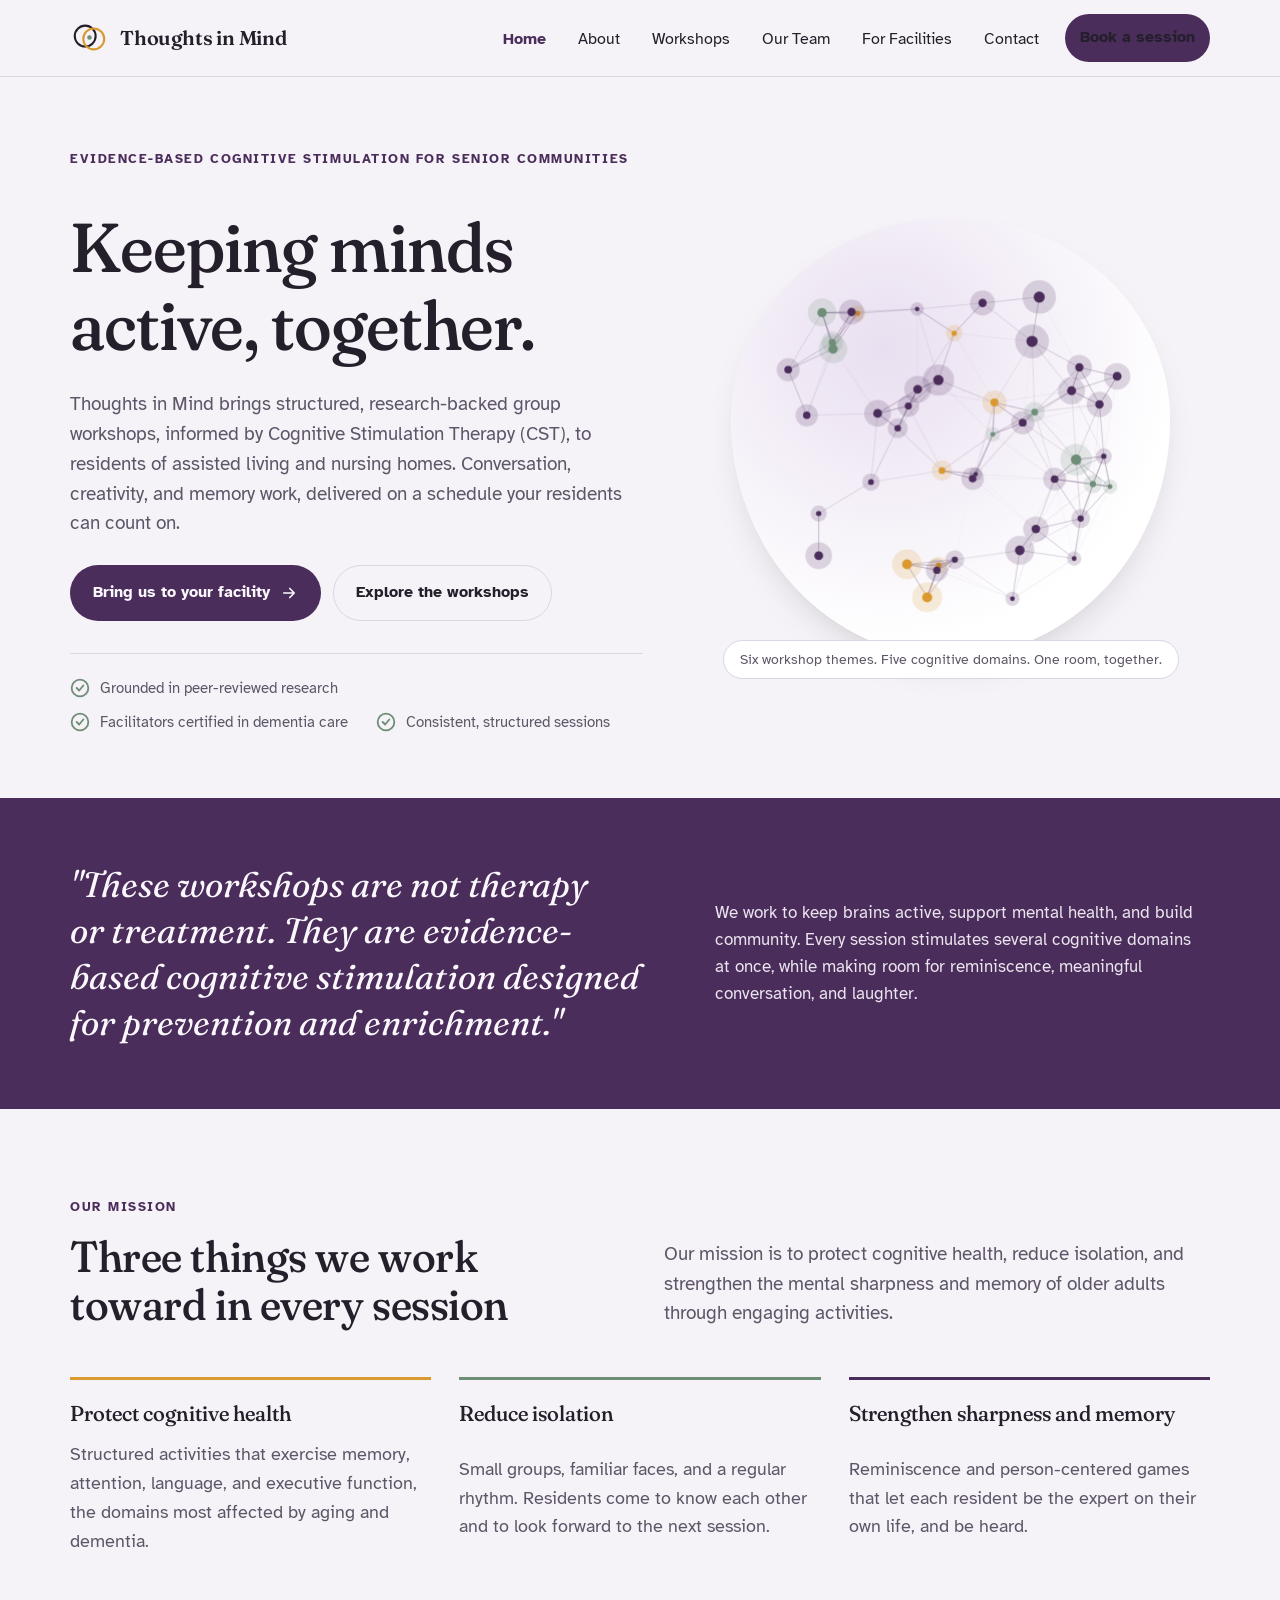
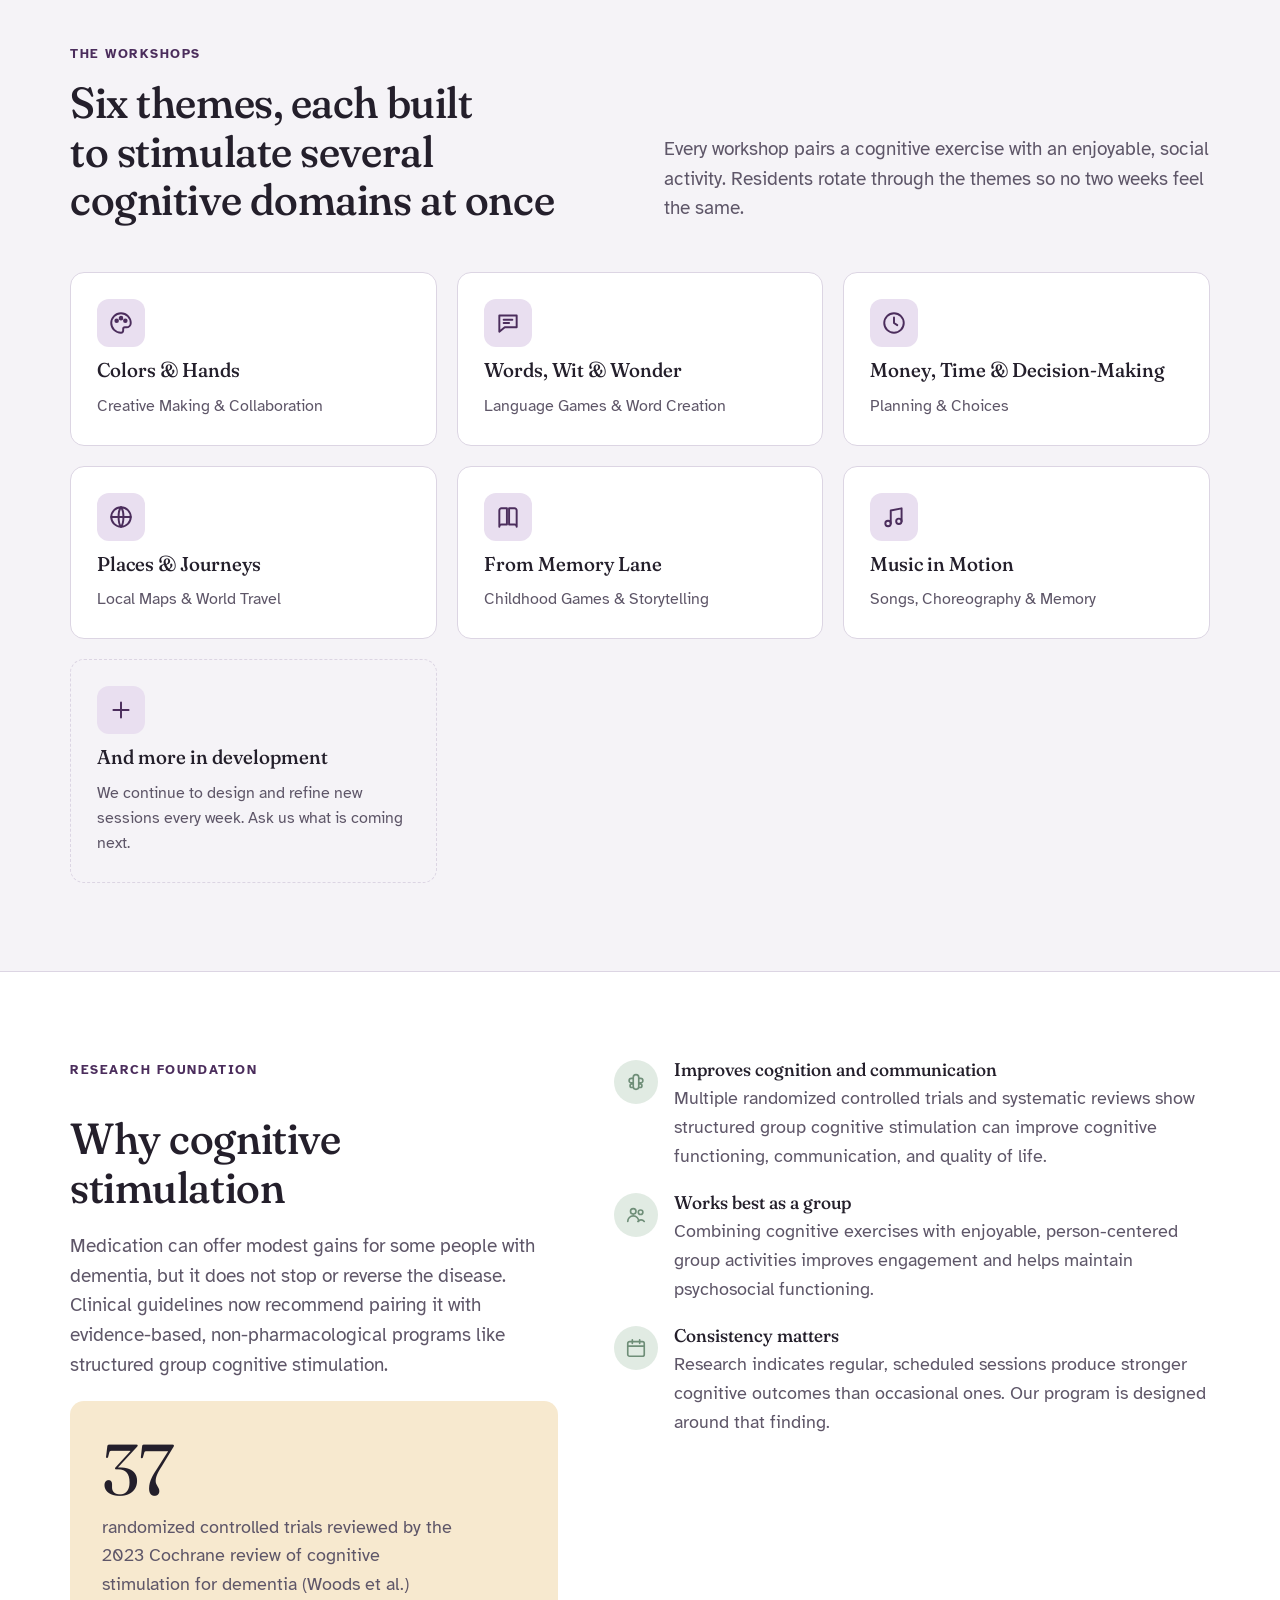
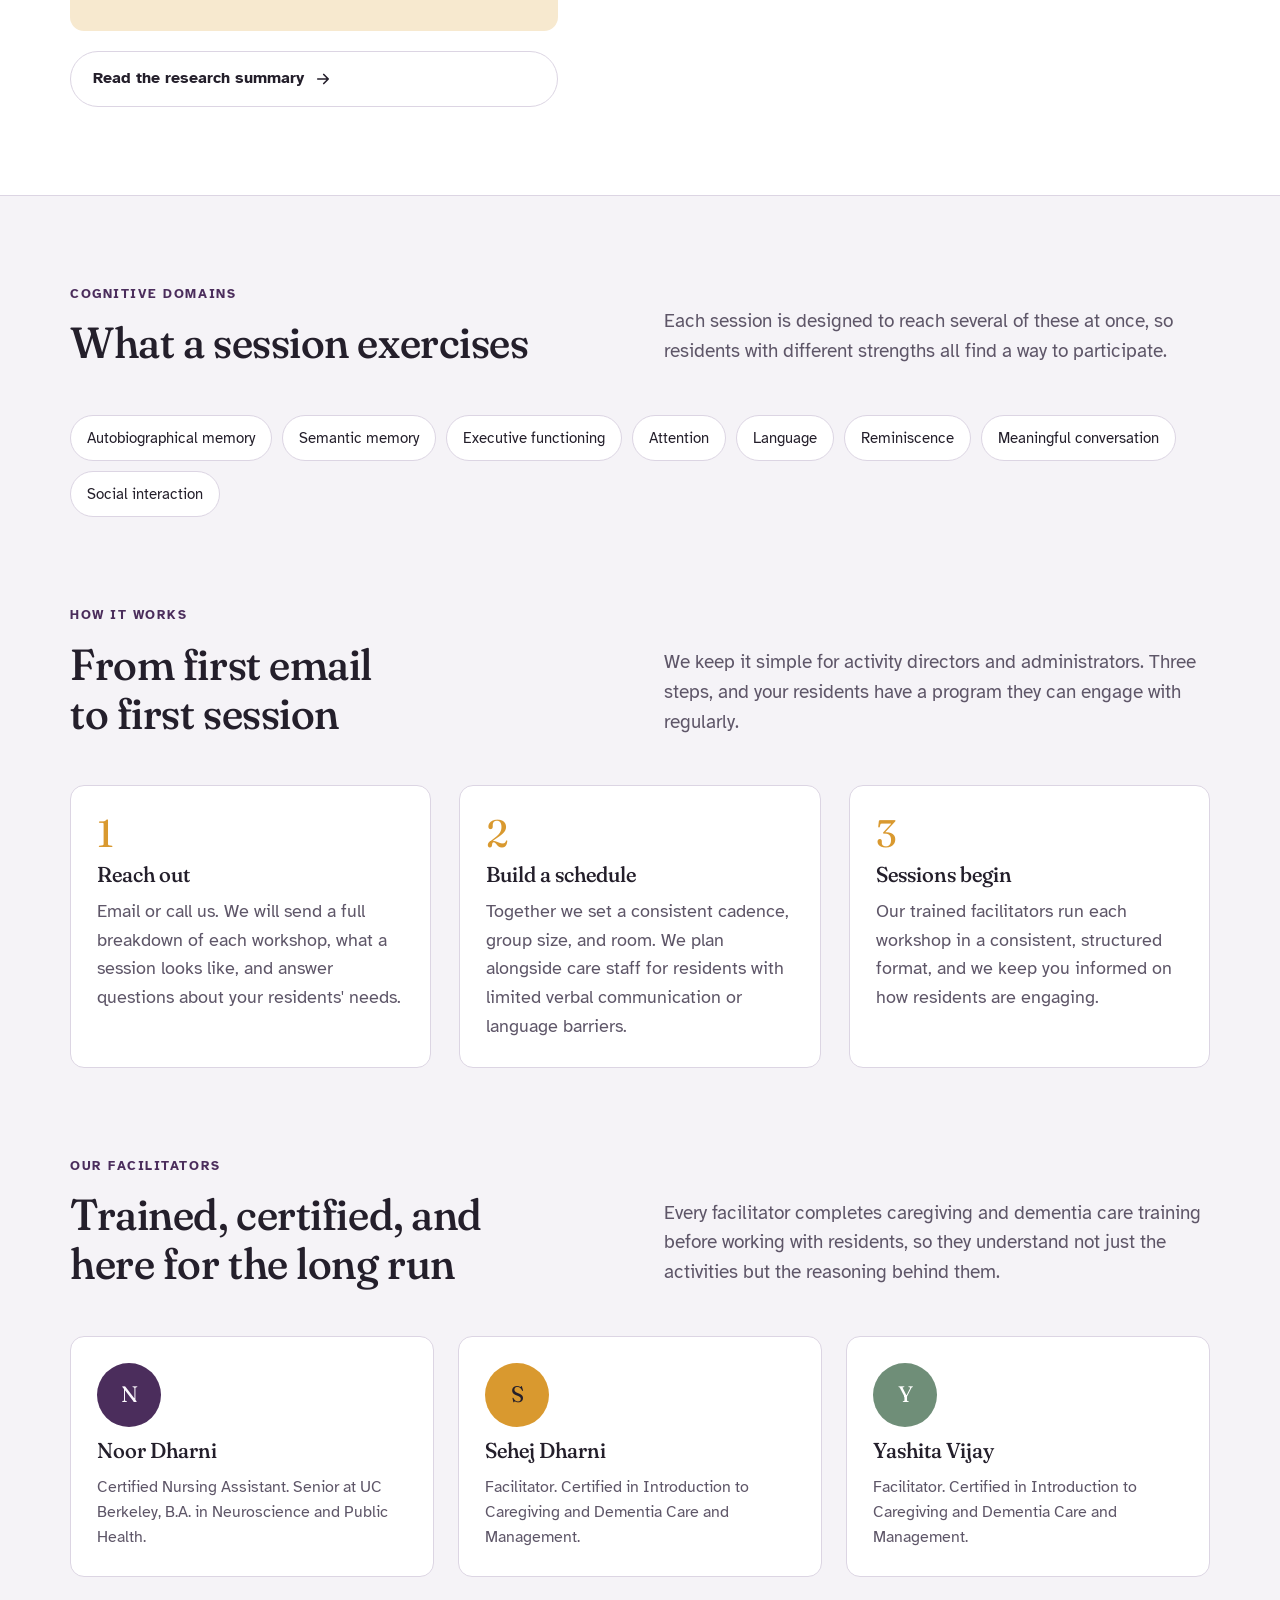
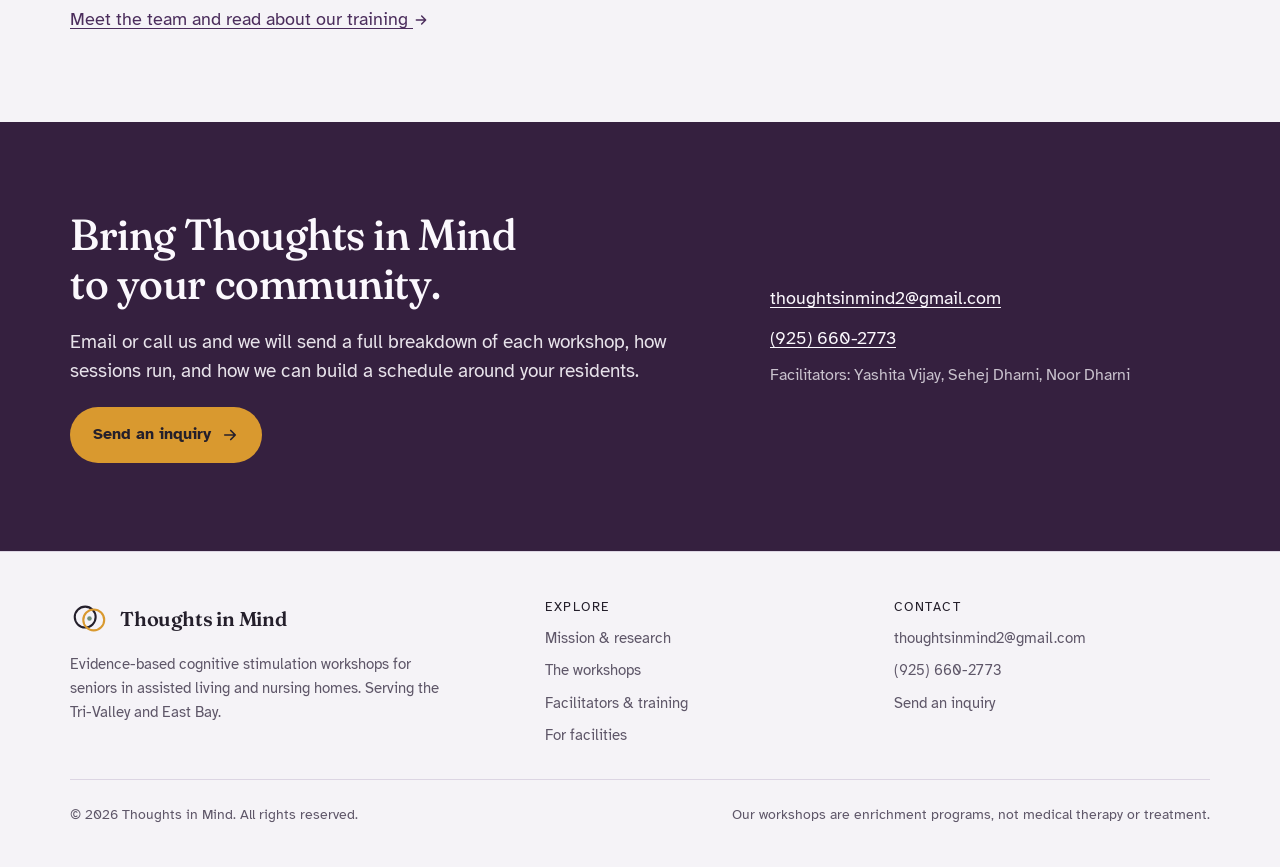
==== index.html @ d36929c8 "Add Thoughts in Mind website Six-page static site: home, about, workshops, team, facilities, contact" ====
<!doctype html>
<html lang="en">
<head>
<meta charset="utf-8">
<meta name="viewport" content="width=device-width, initial-scale=1">
<title>Thoughts in Mind</title><meta name="description" content="Evidence-based cognitive stimulation workshops for seniors in assisted living and nursing homes."><link rel="preconnect" href="https://fonts.googleapis.com"><link rel="preconnect" href="https://fonts.gstatic.com" crossorigin><link rel="stylesheet" href="https://fonts.googleapis.com/css2?family=Fraunces:ital,opsz,wght@0,9..144,300..700;1,9..144,300..700&family=Atkinson+Hyperlegible:ital,wght@0,400;0,700;1,400&display=swap"><link rel="stylesheet" href="styles.css">
</head>
<body>
<a class="skip" href="#main">Skip to content</a>
<header class="nav"><div class="wrap">
  <a class="brand" href="index.html"><svg viewBox="0 0 40 40" aria-hidden="true"><circle cx="16" cy="18" r="11" fill="none" stroke="currentColor" stroke-width="2.2"/><circle cx="25" cy="21" r="11" fill="none" stroke="var(--marigold)" stroke-width="2.2"/><circle cx="20.5" cy="19.5" r="2.4" fill="var(--sage)"/></svg><span>Thoughts in Mind</span></a>
  <button class="menu-btn" aria-expanded="false" aria-controls="nav-links" aria-label="Open menu"><svg viewBox="0 0 24 24" fill="none" stroke="currentColor" stroke-width="2" stroke-linecap="round"><path d="M4 7h16M4 12h16M4 17h16"/></svg></button>
  <nav aria-label="Primary"><ul class="nav-links" id="nav-links"><li><a href="index.html" aria-current="page">Home</a></li><li><a href="about.html">About</a></li><li><a href="workshops.html">Workshops</a></li><li><a href="team.html">Our Team</a></li><li><a href="facilities.html">For Facilities</a></li><li><a href="contact.html">Contact</a></li><li class="nav-cta"><a class="btn btn-primary" href="contact.html">Book a session</a></li></ul></nav>
</div></header>
<main id="main">

<section class="hero"><div class="wrap">
  <div class="hero-copy">
    <p class="eyebrow">Evidence-based cognitive stimulation for senior communities</p>
    <h1>Keeping minds active, together.</h1>
    <p class="lede measure">Thoughts in Mind brings structured, research-backed group workshops, informed by Cognitive Stimulation Therapy (CST), to residents of assisted living and nursing homes. Conversation, creativity, and memory work, delivered on a schedule your residents can count on.</p>
    <div class="hero-actions"><a class="btn btn-primary" href="contact.html">Bring us to your facility <svg viewBox="0 0 24 24" fill="none" stroke="currentColor" stroke-width="2.2" stroke-linecap="round" stroke-linejoin="round" aria-hidden="true"><path d="M5 12h14M13 6l6 6-6 6"/></svg></a><a class="btn btn-ghost" href="workshops.html">Explore the workshops</a></div>
    <div class="trust"><ul>
      <li><svg viewBox="0 0 24 24" fill="none" stroke="currentColor" stroke-width="2.2" stroke-linecap="round" stroke-linejoin="round" aria-hidden="true"><circle cx="12" cy="12" r="10"/><path d="m8 12 3 3 5-6"/></svg><span>Grounded in peer-reviewed research</span></li>
      <li><svg viewBox="0 0 24 24" fill="none" stroke="currentColor" stroke-width="2.2" stroke-linecap="round" stroke-linejoin="round" aria-hidden="true"><circle cx="12" cy="12" r="10"/><path d="m8 12 3 3 5-6"/></svg><span>Facilitators certified in dementia care</span></li>
      <li><svg viewBox="0 0 24 24" fill="none" stroke="currentColor" stroke-width="2.2" stroke-linecap="round" stroke-linejoin="round" aria-hidden="true"><circle cx="12" cy="12" r="10"/><path d="m8 12 3 3 5-6"/></svg><span>Consistent, structured sessions</span></li>
    </ul></div>
  </div>
  <figure class="hero-art"><canvas id="constellation" aria-label="Abstract animation of connected points, representing memory and connection"></canvas><figcaption>Six workshop themes. Five cognitive domains. One room, together.</figcaption></figure>
</div></section>

<section class="band"><div class="wrap">
  <p class="statement">"These workshops are not therapy or treatment. They are evidence-based cognitive stimulation designed for prevention and enrichment."</p>
  <p class="aside">We work to keep brains active, support mental health, and build community. Every session stimulates several cognitive domains at once, while making room for reminiscence, meaningful conversation, and laughter.</p>
</div></section>

<section><div class="wrap">
  <div class="sec-head"><div><p class="eyebrow">Our mission</p><h2>Three things we work toward in every session</h2></div><p class="lede">Our mission is to protect cognitive health, reduce isolation, and strengthen the mental sharpness and memory of older adults through engaging activities.</p></div>
  <div class="pillars">
    <div class="pillar"><h3>Protect cognitive health</h3><p>Structured activities that exercise memory, attention, language, and executive function, the domains most affected by aging and dementia.</p></div>
    <div class="pillar"><h3>Reduce isolation</h3><p>Small groups, familiar faces, and a regular rhythm. Residents come to know each other and to look forward to the next session.</p></div>
    <div class="pillar"><h3>Strengthen sharpness and memory</h3><p>Reminiscence and person-centered games that let each resident be the expert on their own life, and be heard.</p></div>
  </div>
</div></section>

<section style="padding-top:0"><div class="wrap">
  <div class="sec-head"><div><p class="eyebrow">The workshops</p><h2>Six themes, each built to stimulate several cognitive domains at once</h2></div><p class="lede">Every workshop pairs a cognitive exercise with an enjoyable, social activity. Residents rotate through the themes so no two weeks feel the same.</p></div>
  <div class="topics"><a class="topic" href="workshops.html#palette"><div class="icon"><svg viewBox="0 0 24 24" fill="none" stroke="currentColor" stroke-width="1.8" stroke-linecap="round" stroke-linejoin="round" aria-hidden="true"><path d="M12 3a9 9 0 1 0 0 18c1.5 0 2-1 2-2v-1.5a1.5 1.5 0 0 1 1.5-1.5H17a4 4 0 0 0 4-4c0-5-4-9-9-9Z"/><circle cx="8" cy="10" r="1.2" fill="currentColor"/><circle cx="12" cy="7.5" r="1.2" fill="currentColor"/><circle cx="16" cy="10" r="1.2" fill="currentColor"/></svg></div><h3>Colors &amp; Hands</h3><p class="sub">Creative Making &amp; Collaboration</p></a><a class="topic" href="workshops.html#words"><div class="icon"><svg viewBox="0 0 24 24" fill="none" stroke="currentColor" stroke-width="1.8" stroke-linecap="round" stroke-linejoin="round" aria-hidden="true"><path d="M4 5h16v11H9l-5 4V5Z"/><path d="M8 9h8M8 12h5"/></svg></div><h3>Words, Wit &amp; Wonder</h3><p class="sub">Language Games &amp; Word Creation</p></a><a class="topic" href="workshops.html#coins"><div class="icon"><svg viewBox="0 0 24 24" fill="none" stroke="currentColor" stroke-width="1.8" stroke-linecap="round" stroke-linejoin="round" aria-hidden="true"><circle cx="12" cy="12" r="9"/><path d="M12 7v5l3 2"/></svg></div><h3>Money, Time &amp; Decision-Making</h3><p class="sub">Planning &amp; Choices</p></a><a class="topic" href="workshops.html#map"><div class="icon"><svg viewBox="0 0 24 24" fill="none" stroke="currentColor" stroke-width="1.8" stroke-linecap="round" stroke-linejoin="round" aria-hidden="true"><circle cx="12" cy="12" r="9"/><path d="M3 12h18M12 3c3 3.5 3 14.5 0 18M12 3c-3 3.5-3 14.5 0 18"/></svg></div><h3>Places &amp; Journeys</h3><p class="sub">Local Maps &amp; World Travel</p></a><a class="topic" href="workshops.html#memory"><div class="icon"><svg viewBox="0 0 24 24" fill="none" stroke="currentColor" stroke-width="1.8" stroke-linecap="round" stroke-linejoin="round" aria-hidden="true"><path d="M4 19V6a2 2 0 0 1 2-2h5v15H6a2 2 0 0 0-2 2Z"/><path d="M20 19V6a2 2 0 0 0-2-2h-5v15h5a2 2 0 0 1 2 2Z"/></svg></div><h3>From Memory Lane</h3><p class="sub">Childhood Games &amp; Storytelling</p></a><a class="topic" href="workshops.html#music"><div class="icon"><svg viewBox="0 0 24 24" fill="none" stroke="currentColor" stroke-width="1.8" stroke-linecap="round" stroke-linejoin="round" aria-hidden="true"><path d="M9 18V6l10-2v12"/><circle cx="6.5" cy="18" r="2.5"/><circle cx="16.5" cy="16" r="2.5"/></svg></div><h3>Music in Motion</h3><p class="sub">Songs, Choreography &amp; Memory</p></a><div class="topic topic-more"><div class="icon"><svg viewBox="0 0 24 24" fill="none" stroke="currentColor" stroke-width="1.8" stroke-linecap="round" aria-hidden="true"><path d="M12 5v14M5 12h14"/></svg></div><h3>And more in development</h3><p class="sub">We continue to design and refine new sessions every week. Ask us what is coming next.</p></div></div>
</div></section>

<section class="evidence"><div class="wrap">
  <div class="stack">
    <p class="eyebrow">Research foundation</p>
    <h2>Why cognitive stimulation</h2>
    <p class="lede">Medication can offer modest gains for some people with dementia, but it does not stop or reverse the disease. Clinical guidelines now recommend pairing it with evidence-based, non-pharmacological programs like structured group cognitive stimulation.</p>
    <div class="stat"><span class="big">37</span><span class="cap">randomized controlled trials reviewed by the 2023 Cochrane review of cognitive stimulation for dementia (Woods et al.)</span></div>
    <a class="btn btn-ghost" href="about.html#research">Read the research summary <svg viewBox="0 0 24 24" fill="none" stroke="currentColor" stroke-width="2.2" stroke-linecap="round" stroke-linejoin="round" aria-hidden="true"><path d="M5 12h14M13 6l6 6-6 6"/></svg></a>
  </div>
  <ul class="points">
    <li><span class="dot"><svg viewBox="0 0 24 24" fill="none" stroke="currentColor" stroke-width="1.8" stroke-linecap="round" stroke-linejoin="round" aria-hidden="true"><path d="M12 4a3 3 0 0 0-3 3v10a3 3 0 0 0 3 3 3 3 0 0 0 3-3V7a3 3 0 0 0-3-3Z"/><path d="M9 8H7a2.5 2.5 0 0 0 0 5h2M9 14H7.5a2 2 0 0 0 0 4H9M15 8h2a2.5 2.5 0 0 1 0 5h-2M15 14h1.5a2 2 0 0 1 0 4H15"/></svg></span><div><h3>Improves cognition and communication</h3><p>Multiple randomized controlled trials and systematic reviews show structured group cognitive stimulation can improve cognitive functioning, communication, and quality of life.</p></div></li>
    <li><span class="dot"><svg viewBox="0 0 24 24" fill="none" stroke="currentColor" stroke-width="1.8" stroke-linecap="round" stroke-linejoin="round" aria-hidden="true"><circle cx="9" cy="8" r="3"/><circle cx="17" cy="9" r="2.5"/><path d="M3 19a6 6 0 0 1 12 0M14 19a4.5 4.5 0 0 1 7 0"/></svg></span><div><h3>Works best as a group</h3><p>Combining cognitive exercises with enjoyable, person-centered group activities improves engagement and helps maintain psychosocial functioning.</p></div></li>
    <li><span class="dot"><svg viewBox="0 0 24 24" fill="none" stroke="currentColor" stroke-width="1.8" stroke-linecap="round" stroke-linejoin="round" aria-hidden="true"><rect x="3" y="5" width="18" height="16" rx="2"/><path d="M3 10h18M8 3v4M16 3v4"/></svg></span><div><h3>Consistency matters</h3><p>Research indicates regular, scheduled sessions produce stronger cognitive outcomes than occasional ones. Our program is designed around that finding.</p></div></li>
  </ul>
</div></section>

<section><div class="wrap">
  <div class="sec-head"><div><p class="eyebrow">Cognitive domains</p><h2>What a session exercises</h2></div><p class="lede">Each session is designed to reach several of these at once, so residents with different strengths all find a way to participate.</p></div>
  <ul class="domains"><li>Autobiographical memory</li><li>Semantic memory</li><li>Executive functioning</li><li>Attention</li><li>Language</li><li>Reminiscence</li><li>Meaningful conversation</li><li>Social interaction</li></ul>
</div></section>

<section style="padding-top:0"><div class="wrap">
  <div class="sec-head"><div><p class="eyebrow">How it works</p><h2>From first email to first session</h2></div><p class="lede">We keep it simple for activity directors and administrators. Three steps, and your residents have a program they can engage with regularly.</p></div>
  <div class="steps">
    <div class="step"><h3>Reach out</h3><p>Email or call us. We will send a full breakdown of each workshop, what a session looks like, and answer questions about your residents' needs.</p></div>
    <div class="step"><h3>Build a schedule</h3><p>Together we set a consistent cadence, group size, and room. We plan alongside care staff for residents with limited verbal communication or language barriers.</p></div>
    <div class="step"><h3>Sessions begin</h3><p>Our trained facilitators run each workshop in a consistent, structured format, and we keep you informed on how residents are engaging.</p></div>
  </div>
</div></section>

<section style="padding-top:0"><div class="wrap">
  <div class="sec-head"><div><p class="eyebrow">Our facilitators</p><h2>Trained, certified, and here for the long run</h2></div><p class="lede">Every facilitator completes caregiving and dementia care training before working with residents, so they understand not just the activities but the reasoning behind them.</p></div>
  <div class="team">
    <div class="person"><div class="avatar">N</div><h3>Noor Dharni</h3><p class="role">Certified Nursing Assistant. Senior at UC Berkeley, B.A. in Neuroscience and Public Health.</p></div>
    <div class="person"><div class="avatar gold">S</div><h3>Sehej Dharni</h3><p class="role">Facilitator. Certified in Introduction to Caregiving and Dementia Care and Management.</p></div>
    <div class="person"><div class="avatar sage">Y</div><h3>Yashita Vijay</h3><p class="role">Facilitator. Certified in Introduction to Caregiving and Dementia Care and Management.</p></div>
  </div>
  <p style="margin-top:28px"><a href="team.html">Meet the team and read about our training <svg style="width:16px;height:16px;display:inline;vertical-align:-3px" viewBox="0 0 24 24" fill="none" stroke="currentColor" stroke-width="2.2" stroke-linecap="round" stroke-linejoin="round" aria-hidden="true"><path d="M5 12h14M13 6l6 6-6 6"/></svg></a></p>
</div></section>

<section class="cta"><div class="wrap">
  <div class="stack"><h2>Bring Thoughts in Mind to your community.</h2><p class="lede" style="color:inherit;opacity:.9">Email or call us and we will send a full breakdown of each workshop, how sessions run, and how we can build a schedule around your residents.</p>
    <div class="hero-actions"><a class="btn btn-gold" href="contact.html">Send an inquiry <svg viewBox="0 0 24 24" fill="none" stroke="currentColor" stroke-width="2.2" stroke-linecap="round" stroke-linejoin="round" aria-hidden="true"><path d="M5 12h14M13 6l6 6-6 6"/></svg></a></div></div>
  <div class="contact-lines"><a href="mailto:thoughtsinmind2@gmail.com">thoughtsinmind2@gmail.com</a><a href="tel:+19256602773">(925) 660-2773</a><span class="muted" style="color:inherit;opacity:.75;font-size:1rem">Facilitators: Yashita Vijay, Sehej Dharni, Noor Dharni</span></div>
</div></section>

</main>
<footer><div class="wrap">
  <div><a class="brand" href="index.html"><svg viewBox="0 0 40 40" aria-hidden="true"><circle cx="16" cy="18" r="11" fill="none" stroke="currentColor" stroke-width="2.2"/><circle cx="25" cy="21" r="11" fill="none" stroke="var(--marigold)" stroke-width="2.2"/><circle cx="20.5" cy="19.5" r="2.4" fill="var(--sage)"/></svg><span>Thoughts in Mind</span></a>
    <p style="margin-top:14px;max-width:38ch">Evidence-based cognitive stimulation workshops for seniors in assisted living and nursing homes. Serving the Tri-Valley and East Bay.</p></div>
  <div><h4>Explore</h4><ul><li><a href="about.html">Mission &amp; research</a></li><li><a href="workshops.html">The workshops</a></li><li><a href="team.html">Facilitators &amp; training</a></li><li><a href="facilities.html">For facilities</a></li></ul></div>
  <div><h4>Contact</h4><ul><li><a href="mailto:thoughtsinmind2@gmail.com">thoughtsinmind2@gmail.com</a></li><li><a href="tel:+19256602773">(925) 660-2773</a></li><li><a href="contact.html">Send an inquiry</a></li></ul></div>
  <div class="foot-note"><span>&copy; <span id="year">2026</span> Thoughts in Mind. All rights reserved.</span><span>Our workshops are enrichment programs, not medical therapy or treatment.</span></div>
</div></footer>
<script src="site.js"></script>
</body>
</html>
---- styles.css ----
/* Thoughts in Mind — shared styles */
:root {
  --ground: #F5F3F7;
  --surface: #FFFFFF;
  --surface-2: #ECE7F0;
  --ink: #241F2B;
  --muted: #5E5668;
  --line: #DCD5E3;
  --plum: #4B2D5C;
  --plum-deep: #35203F;
  --plum-soft: #E9DFF0;
  --marigold: #D9992F;
  --marigold-soft: #F7E9CF;
  --sage: #6F8E78;
  --sage-soft: #E1EBE3;
  --on-plum: #FBF8FD;
  --shadow: 0 18px 40px -24px rgba(53, 32, 63, .35);
  --radius: 14px;
  color-scheme: light;
}
@media (prefers-color-scheme: dark) {
  :root:not([data-theme="light"]) {
    --ground: #17131D; --surface: #211B29; --surface-2: #2A2333; --ink: #ECE6F0; --muted: #B3A9BE;
    --line: #362D41; --plum: #CBA9DC; --plum-deep: #E2CDEB; --plum-soft: #2E2438; --marigold: #EEBD5E;
    --marigold-soft: #3A2E1E; --sage: #93B39A; --sage-soft: #1F2B22; --on-plum: #17131D;
    --shadow: 0 18px 40px -24px rgba(0,0,0,.6); color-scheme: dark;
  }
}
:root[data-theme="dark"] {
  --ground: #17131D; --surface: #211B29; --surface-2: #2A2333; --ink: #ECE6F0; --muted: #B3A9BE;
  --line: #362D41; --plum: #CBA9DC; --plum-deep: #E2CDEB; --plum-soft: #2E2438; --marigold: #EEBD5E;
  --marigold-soft: #3A2E1E; --sage: #93B39A; --sage-soft: #1F2B22; --on-plum: #17131D;
  --shadow: 0 18px 40px -24px rgba(0,0,0,.6); color-scheme: dark;
}

*, *::before, *::after { box-sizing: border-box; }
html { scroll-behavior: smooth; }
@media (prefers-reduced-motion: reduce) { html { scroll-behavior: auto; } *, *::before, *::after { animation: none !important; transition: none !important; } }
body {
  margin: 0; background: var(--ground); color: var(--ink);
  font-family: "Atkinson Hyperlegible", "Segoe UI", system-ui, sans-serif;
  font-size: 18px; line-height: 1.6; -webkit-font-smoothing: antialiased;
}
img, svg { max-width: 100%; display: block; }
a { color: var(--plum); text-decoration-thickness: 1px; text-underline-offset: 3px; }
a:hover { color: var(--plum-deep); }
:focus-visible { outline: 3px solid var(--marigold); outline-offset: 3px; border-radius: 4px; }
h1, h2, h3, h4 { font-family: "Fraunces", Georgia, "Times New Roman", serif; font-weight: 500; line-height: 1.12; margin: 0; text-wrap: balance; color: var(--ink); font-variation-settings: "SOFT" 60, "opsz" 72; }
h1 { font-size: clamp(2.5rem, 5.4vw, 4.4rem); letter-spacing: -.015em; }
h2 { font-size: clamp(1.9rem, 3.4vw, 2.75rem); letter-spacing: -.01em; }
h3 { font-size: 1.35rem; }
p { margin: 0; }
.measure { max-width: 66ch; }
.eyebrow { font-size: .8rem; letter-spacing: .12em; text-transform: uppercase; font-weight: 700; color: var(--plum); margin-bottom: 14px; }
.lede { font-size: 1.2rem; color: var(--muted); line-height: 1.55; }
.muted { color: var(--muted); }
.skip { position: absolute; left: -999px; top: 8px; background: var(--plum); color: var(--on-plum); padding: 8px 14px; z-index: 100; }
.skip:focus { left: 8px; }

.wrap { width: min(1140px, calc(100% - 48px)); margin: 0 auto; }
section { padding: 88px 0; }
.stack { display: grid; gap: 20px; }
.stack-sm { display: grid; gap: 12px; }

/* Nav */
.nav { position: sticky; top: 0; z-index: 50; background: color-mix(in srgb, var(--ground) 88%, transparent); backdrop-filter: blur(12px); border-bottom: 1px solid var(--line); }
.nav .wrap { display: flex; align-items: center; justify-content: space-between; gap: 24px; min-height: 76px; }
.brand { display: flex; align-items: center; gap: 12px; white-space: nowrap; text-decoration: none; color: var(--ink); font-family: "Fraunces", Georgia, serif; font-size: 1.25rem; font-weight: 600; letter-spacing: -.01em; }
.brand svg { width: 38px; height: 38px; }
.nav-links { display: flex; align-items: center; gap: 4px; list-style: none; margin: 0; padding: 0; }
.nav-links a { text-decoration: none; color: var(--ink); padding: 10px 14px; border-radius: 999px; font-size: .98rem; }
.nav-links a:hover { background: var(--surface-2); }
.nav-links a[aria-current="page"] { color: var(--plum); font-weight: 700; }
.nav-cta { margin-left: 8px; }
.menu-btn { display: none; background: none; border: 1px solid var(--line); border-radius: 10px; padding: 8px 10px; color: var(--ink); cursor: pointer; }
.menu-btn svg { width: 24px; height: 24px; }
@media (max-width: 900px) {
  .menu-btn { display: inline-flex; }
  .nav-links { display: none; position: absolute; left: 0; right: 0; top: 76px; flex-direction: column; align-items: stretch; background: var(--surface); border-bottom: 1px solid var(--line); padding: 12px 24px 20px; gap: 6px; box-shadow: var(--shadow); }
  .nav-links.open { display: flex; }
  .nav-links a { padding: 12px 14px; }
  .nav-cta { margin: 6px 0 0; }
}

/* Buttons */
.btn { display: inline-flex; align-items: center; gap: 10px; padding: 14px 22px; border-radius: 999px; font-weight: 700; text-decoration: none; font-size: 1rem; border: 1px solid transparent; transition: transform .15s ease, background .15s ease; cursor: pointer; font-family: inherit; }
.btn:hover { transform: translateY(-1px); }
.btn-primary { background: var(--plum); color: var(--on-plum); }
.btn-primary:hover { background: var(--plum-deep); color: var(--on-plum); }
.btn-ghost { background: transparent; color: var(--ink); border-color: var(--line); }
.btn-ghost:hover { background: var(--surface-2); color: var(--ink); }
.btn-gold { background: var(--marigold); color: #241F2B; }
.btn-gold:hover { background: color-mix(in srgb, var(--marigold) 85%, black); color: #241F2B; }
.btn svg { width: 18px; height: 18px; }

/* Hero (home) */
.hero { padding: 72px 0 64px; position: relative; overflow: hidden; }
.hero .wrap { display: grid; grid-template-columns: 1.05fr .95fr; gap: 48px; align-items: center; }
.hero-copy { display: grid; gap: 26px; }
.hero-actions { display: flex; flex-wrap: wrap; gap: 12px; }
.hero-art { position: relative; aspect-ratio: 1 / 1; max-height: 560px; }
.hero-art canvas { width: 100%; height: 100%; border-radius: 50% 50% 50% 50% / 46% 46% 54% 54%; background: radial-gradient(circle at 35% 30%, var(--plum-soft), var(--surface) 70%); box-shadow: var(--shadow); }
.hero-art figcaption { position: absolute; left: 50%; bottom: -14px; transform: translateX(-50%); background: var(--surface); border: 1px solid var(--line); border-radius: 999px; padding: 8px 16px; font-size: .85rem; color: var(--muted); white-space: nowrap; }
.trust { display: flex; flex-wrap: wrap; gap: 10px 28px; padding-top: 6px; border-top: 1px solid var(--line); margin-top: 6px; padding-top: 22px; }
.trust li { list-style: none; display: flex; align-items: center; gap: 10px; font-size: .95rem; color: var(--muted); }
.trust svg { width: 20px; height: 20px; color: var(--sage); flex: none; }
.trust ul { display: contents; }
@media (max-width: 900px) { .hero .wrap { grid-template-columns: 1fr; } .hero-art { max-width: 420px; margin: 0 auto; } }

/* Statement band */
.band { background: var(--plum); color: var(--on-plum); padding: 64px 0; }
.band p, .band h2 { color: var(--on-plum); }
.band .statement { font-family: "Fraunces", Georgia, serif; font-size: clamp(1.5rem, 2.8vw, 2.2rem); line-height: 1.3; font-weight: 400; font-style: italic; max-width: 26ch; text-wrap: balance; }
.band .wrap { display: grid; grid-template-columns: 1.1fr .9fr; gap: 40px; align-items: center; }
.band .aside { font-size: 1.05rem; opacity: .9; max-width: 44ch; }
@media (max-width: 800px) { .band .wrap { grid-template-columns: 1fr; } }

/* Section headers */
.sec-head { display: grid; grid-template-columns: 1fr 1fr; gap: 24px 48px; align-items: end; margin-bottom: 48px; }
.sec-head .lede { max-width: 52ch; }
@media (max-width: 800px) { .sec-head { grid-template-columns: 1fr; } }

/* Pillars */
.pillars { display: grid; grid-template-columns: repeat(3, 1fr); gap: 28px; }
.pillar { display: grid; gap: 14px; padding-top: 22px; border-top: 3px solid var(--marigold); }
.pillar:nth-child(2) { border-top-color: var(--sage); }
.pillar:nth-child(3) { border-top-color: var(--plum); }
.pillar p { color: var(--muted); }
@media (max-width: 800px) { .pillars { grid-template-columns: 1fr; } }

/* Workshop grid */
.topics { display: grid; grid-template-columns: repeat(3, 1fr); gap: 20px; }
.topic { background: var(--surface); border: 1px solid var(--line); border-radius: var(--radius); padding: 26px; display: grid; gap: 12px; align-content: start; text-decoration: none; color: var(--ink); transition: transform .18s ease, box-shadow .18s ease; }
.topic:hover { transform: translateY(-3px); box-shadow: var(--shadow); color: var(--ink); }
.topic .icon { width: 48px; height: 48px; display: grid; place-items: center; border-radius: 12px; background: var(--plum-soft); color: var(--plum); }
.topic .icon svg { width: 26px; height: 26px; }
.topic h3 { font-size: 1.25rem; }
.topic .sub { color: var(--muted); font-size: .98rem; }
.topic .tag { font-size: .8rem; letter-spacing: .08em; text-transform: uppercase; color: var(--sage); font-weight: 700; }
.topic-more { border-style: dashed; background: transparent; justify-items: start; }
@media (max-width: 900px) { .topics { grid-template-columns: 1fr 1fr; } }
@media (max-width: 600px) { .topics { grid-template-columns: 1fr; } }

/* Evidence */
.evidence { background: var(--surface); border-top: 1px solid var(--line); border-bottom: 1px solid var(--line); }
.evidence .wrap { display: grid; grid-template-columns: .9fr 1.1fr; gap: 56px; align-items: start; }
.stat { background: var(--marigold-soft); border-radius: var(--radius); padding: 32px; display: grid; gap: 8px; }
.stat .big { font-family: "Fraunces", Georgia, serif; font-size: clamp(3rem, 6vw, 4.5rem); line-height: 1; color: var(--ink); font-variant-numeric: tabular-nums; }
.stat .cap { color: var(--muted); max-width: 30ch; }
.points { display: grid; gap: 22px; list-style: none; margin: 0; padding: 0; }
.points li { display: grid; grid-template-columns: 44px 1fr; gap: 16px; align-items: start; }
.points .dot { width: 44px; height: 44px; border-radius: 50%; background: var(--sage-soft); color: var(--sage); display: grid; place-items: center; }
.points .dot svg { width: 22px; height: 22px; }
.points h3 { font-size: 1.15rem; margin-bottom: 4px; }
.points p { color: var(--muted); }
@media (max-width: 800px) { .evidence .wrap { grid-template-columns: 1fr; } }

/* Domains strip */
.domains { display: flex; flex-wrap: wrap; gap: 10px; list-style: none; padding: 0; margin: 0; }
.domains li { padding: 10px 16px; border-radius: 999px; background: var(--surface); border: 1px solid var(--line); font-size: .95rem; }

/* Steps */
.steps { display: grid; grid-template-columns: repeat(3, 1fr); gap: 28px; counter-reset: step; }
.step { position: relative; background: var(--surface); border: 1px solid var(--line); border-radius: var(--radius); padding: 28px 26px 26px; display: grid; gap: 10px; align-content: start; }
.step::before { counter-increment: step; content: counter(step); font-family: "Fraunces", Georgia, serif; font-size: 2.4rem; color: var(--marigold); line-height: 1; }
.step p { color: var(--muted); }
@media (max-width: 800px) { .steps { grid-template-columns: 1fr; } }

/* Team */
.team { display: grid; grid-template-columns: repeat(3, 1fr); gap: 24px; }
.person { background: var(--surface); border: 1px solid var(--line); border-radius: var(--radius); padding: 26px; display: grid; gap: 12px; align-content: start; }
.avatar { width: 64px; height: 64px; border-radius: 50%; display: grid; place-items: center; font-family: "Fraunces", Georgia, serif; font-size: 1.4rem; color: var(--on-plum); background: var(--plum); }
.avatar.gold { background: var(--marigold); color: #241F2B; }
.avatar.sage { background: var(--sage); color: #fff; }
.person .role { color: var(--muted); font-size: .98rem; }
.creds { list-style: none; padding: 0; margin: 4px 0 0; display: grid; gap: 8px; font-size: .95rem; }
.creds li { display: flex; gap: 10px; align-items: start; }
.creds svg { width: 18px; height: 18px; flex: none; margin-top: 4px; color: var(--sage); }
@media (max-width: 900px) { .team { grid-template-columns: 1fr; } }

/* CTA */
.cta { background: var(--plum-deep); color: var(--on-plum); }
.cta .wrap { display: grid; grid-template-columns: 1.2fr .8fr; gap: 40px; align-items: center; }
.cta h2, .cta p { color: var(--on-plum); }
.cta .contact-lines { display: grid; gap: 10px; font-size: 1.15rem; }
.cta .contact-lines a { color: var(--on-plum); }
@media (max-width: 800px) { .cta .wrap { grid-template-columns: 1fr; } }
:root[data-theme="dark"] .cta, :root[data-theme="dark"] .band { --on-plum: #17131D; }

/* Footer */
footer { padding: 48px 0 40px; border-top: 1px solid var(--line); color: var(--muted); font-size: .95rem; }
footer .wrap { display: grid; grid-template-columns: 1.4fr 1fr 1fr; gap: 32px; }
footer h4 { font-family: inherit; font-size: .8rem; letter-spacing: .12em; text-transform: uppercase; color: var(--ink); margin-bottom: 12px; }
footer ul { list-style: none; margin: 0; padding: 0; display: grid; gap: 8px; }
footer a { color: var(--muted); text-decoration: none; }
footer a:hover { color: var(--plum); text-decoration: underline; }
.foot-note { grid-column: 1 / -1; padding-top: 24px; border-top: 1px solid var(--line); display: flex; flex-wrap: wrap; justify-content: space-between; gap: 12px; font-size: .88rem; }
@media (max-width: 800px) { footer .wrap { grid-template-columns: 1fr; } }

/* Inner-page header */
.page-head { padding: 72px 0 48px; border-bottom: 1px solid var(--line); background: linear-gradient(180deg, var(--plum-soft), var(--ground)); }
.page-head .wrap { display: grid; gap: 18px; }
.page-head .lede { max-width: 60ch; }

/* Prose */
.prose { display: grid; gap: 22px; max-width: 70ch; }
.prose h2 { margin-top: 24px; font-size: clamp(1.6rem, 2.6vw, 2.1rem); }
.prose h3 { margin-top: 8px; }
.prose ul { margin: 0; padding-left: 22px; display: grid; gap: 8px; }
.split { display: grid; grid-template-columns: 1fr 1fr; gap: 48px; align-items: start; }
.split .sticky { position: sticky; top: 100px; }
@media (max-width: 900px) { .split { grid-template-columns: 1fr; } .split .sticky { position: static; } }

/* Callout */
.callout { background: var(--surface); border-left: 4px solid var(--marigold); border-radius: 0 var(--radius) var(--radius) 0; padding: 22px 26px; display: grid; gap: 8px; }
.callout.sage { border-left-color: var(--sage); }
.callout.plum { border-left-color: var(--plum); }
.callout h3 { font-size: 1.1rem; }

/* References */
.refs { list-style: none; padding: 0; margin: 0; display: grid; gap: 14px; counter-reset: ref; }
.refs li { display: grid; grid-template-columns: 34px 1fr; gap: 12px; font-size: .98rem; color: var(--muted); padding: 14px 0; border-top: 1px solid var(--line); }
.refs li::before { counter-increment: ref; content: counter(ref); font-family: "Fraunces", Georgia, serif; color: var(--plum); font-size: 1.15rem; }
.refs li:last-child { border-bottom: 1px solid var(--line); }
.refs em { color: var(--ink); }

/* Workshop detail list */
.ws-list { display: grid; gap: 20px; }
.ws { display: grid; grid-template-columns: 72px 1fr; gap: 22px; background: var(--surface); border: 1px solid var(--line); border-radius: var(--radius); padding: 28px; }
.ws .icon { width: 64px; height: 64px; display: grid; place-items: center; border-radius: 16px; background: var(--plum-soft); color: var(--plum); }
.ws .icon svg { width: 32px; height: 32px; }
.ws .body { display: grid; gap: 10px; }
.ws .sub { color: var(--plum); font-weight: 700; font-size: .98rem; }
.ws p { color: var(--muted); }
.ws .doms { display: flex; flex-wrap: wrap; gap: 8px; list-style: none; padding: 0; margin: 6px 0 0; }
.ws .doms li { font-size: .82rem; padding: 5px 11px; border-radius: 999px; background: var(--sage-soft); color: var(--ink); }
@media (max-width: 600px) { .ws { grid-template-columns: 1fr; } }

/* Session timeline */
.timeline { display: grid; gap: 0; list-style: none; padding: 0; margin: 0; }
.timeline li { display: grid; grid-template-columns: 110px 1fr; gap: 18px; padding: 18px 0; border-top: 1px solid var(--line); }
.timeline li:last-child { border-bottom: 1px solid var(--line); }
.timeline .t { font-size: .8rem; letter-spacing: .1em; text-transform: uppercase; font-weight: 700; color: var(--marigold); padding-top: 4px; }
.timeline h3 { font-size: 1.1rem; margin-bottom: 4px; }
.timeline p { color: var(--muted); }

/* FAQ */
.faq { display: grid; gap: 0; }
.faq details { border-top: 1px solid var(--line); }
.faq details:last-child { border-bottom: 1px solid var(--line); }
.faq summary { cursor: pointer; padding: 20px 0; font-family: "Fraunces", Georgia, serif; font-size: 1.2rem; list-style: none; display: flex; justify-content: space-between; gap: 16px; align-items: center; }
.faq summary::-webkit-details-marker { display: none; }
.faq summary::after { content: "+"; font-size: 1.6rem; color: var(--plum); line-height: 1; flex: none; }
.faq details[open] summary::after { content: "–"; }
.faq .a { padding: 0 0 22px; color: var(--muted); max-width: 66ch; }

/* Checklist */
.check { list-style: none; padding: 0; margin: 0; display: grid; gap: 12px; }
.check li { display: grid; grid-template-columns: 26px 1fr; gap: 12px; align-items: start; }
.check svg { width: 22px; height: 22px; color: var(--sage); margin-top: 4px; }

/* Contact */
.contact-grid { display: grid; grid-template-columns: .9fr 1.1fr; gap: 48px; align-items: start; }
.contact-card { background: var(--surface); border: 1px solid var(--line); border-radius: var(--radius); padding: 28px; display: grid; gap: 18px; }
.contact-card .line { display: grid; gap: 4px; }
.contact-card .line span { font-size: .8rem; letter-spacing: .1em; text-transform: uppercase; color: var(--muted); font-weight: 700; }
.contact-card .line a { font-size: 1.15rem; text-decoration: none; }
form { display: grid; gap: 18px; }
.field { display: grid; gap: 6px; }
.field label { font-weight: 700; font-size: .95rem; }
.field input, .field select, .field textarea { font: inherit; padding: 12px 14px; border: 1px solid var(--line); border-radius: 10px; background: var(--surface); color: var(--ink); width: 100%; }
.field textarea { min-height: 140px; resize: vertical; }
.two { display: grid; grid-template-columns: 1fr 1fr; gap: 18px; }
.form-note { font-size: .9rem; color: var(--muted); }
@media (max-width: 900px) { .contact-grid { grid-template-columns: 1fr; } .two { grid-template-columns: 1fr; } }

/* Utility */
.grid-2 { display: grid; grid-template-columns: 1fr 1fr; gap: 28px; }
@media (max-width: 800px) { .grid-2 { grid-template-columns: 1fr; } }
.card { background: var(--surface); border: 1px solid var(--line); border-radius: var(--radius); padding: 26px; display: grid; gap: 12px; align-content: start; }
.card p { color: var(--muted); }
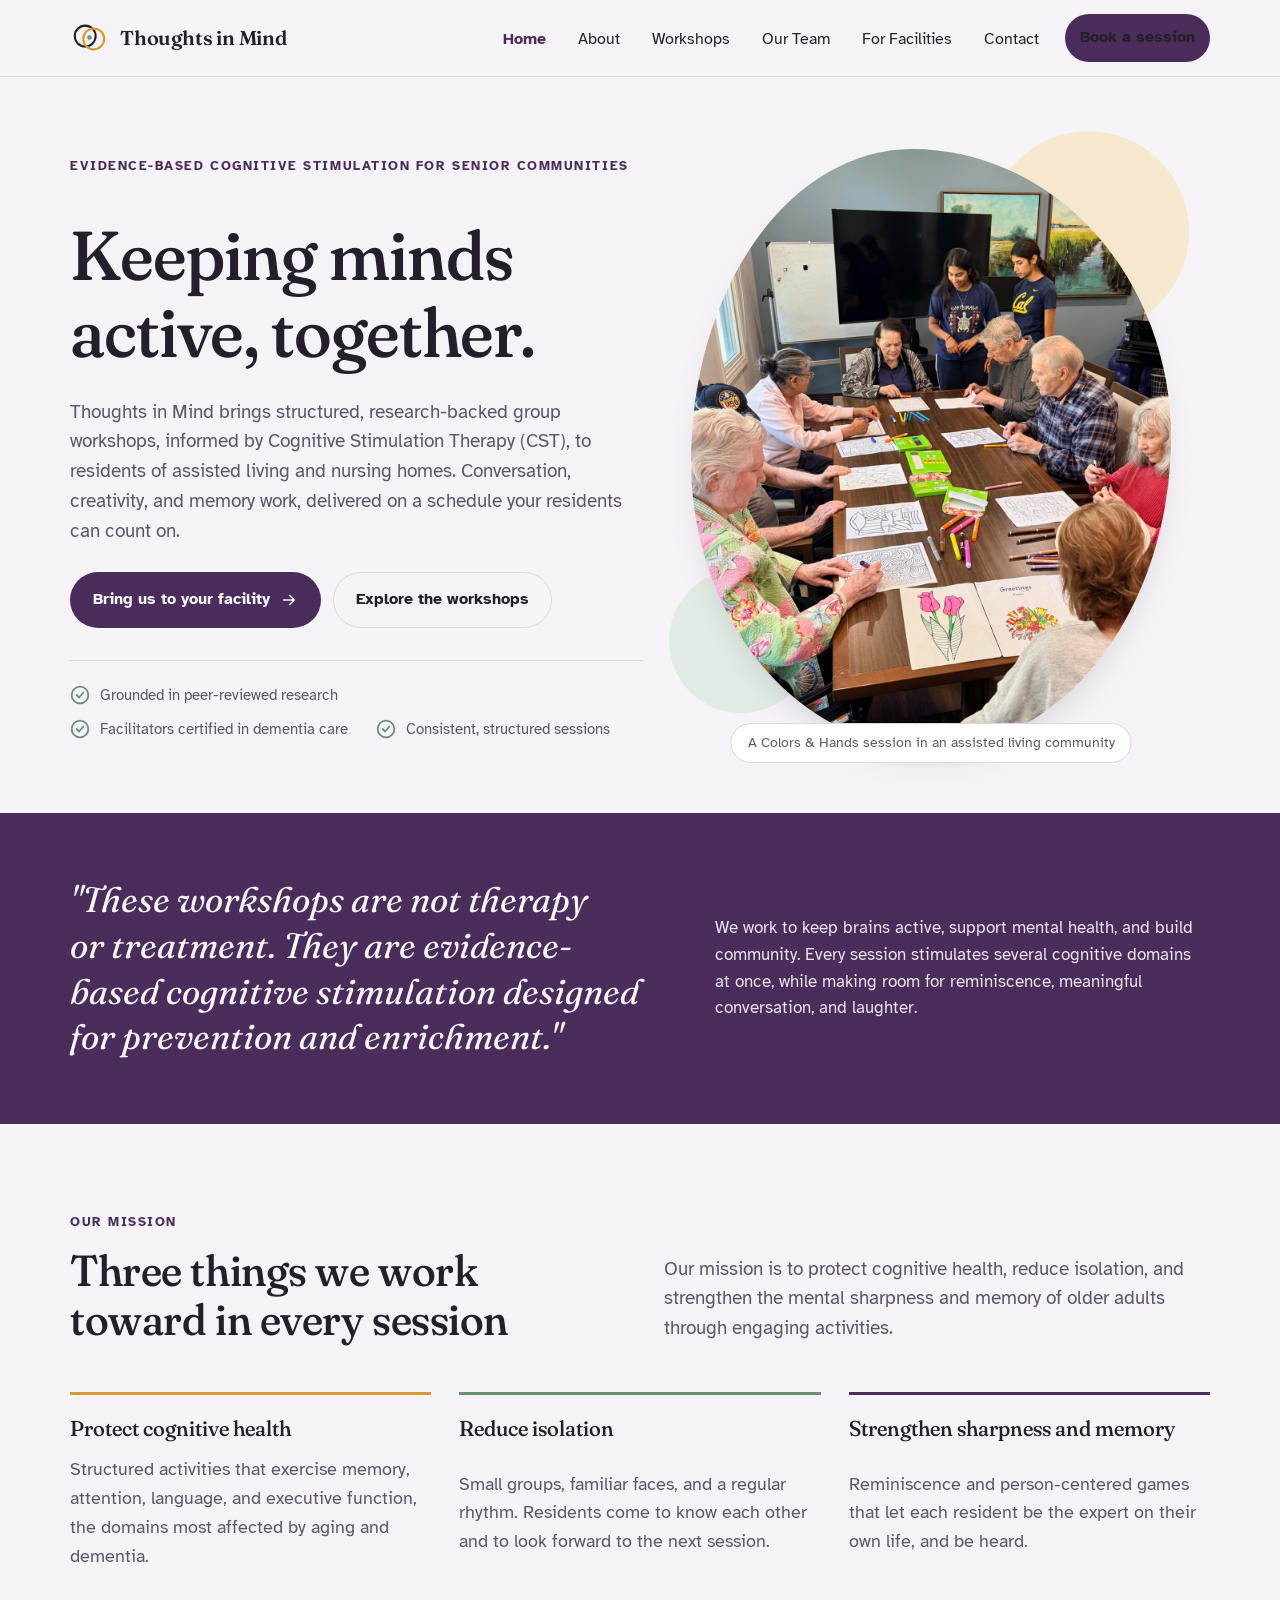
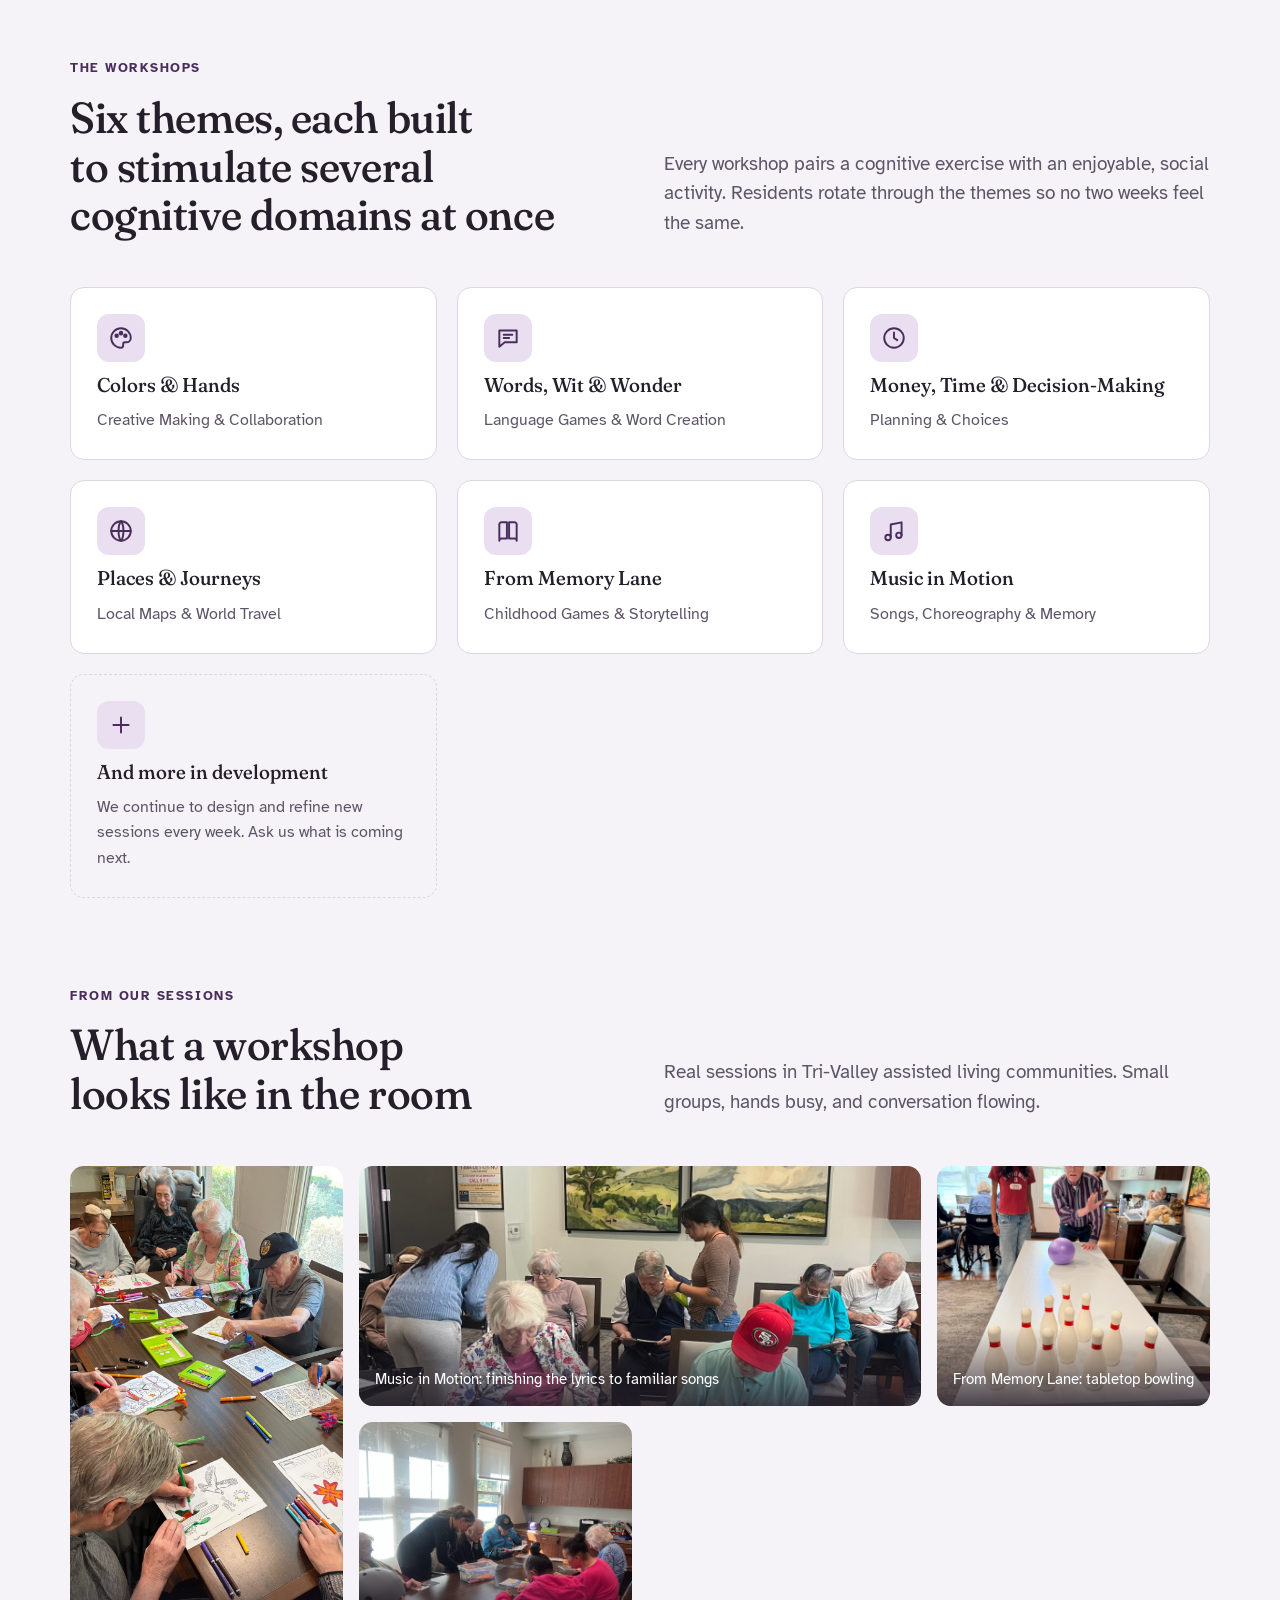
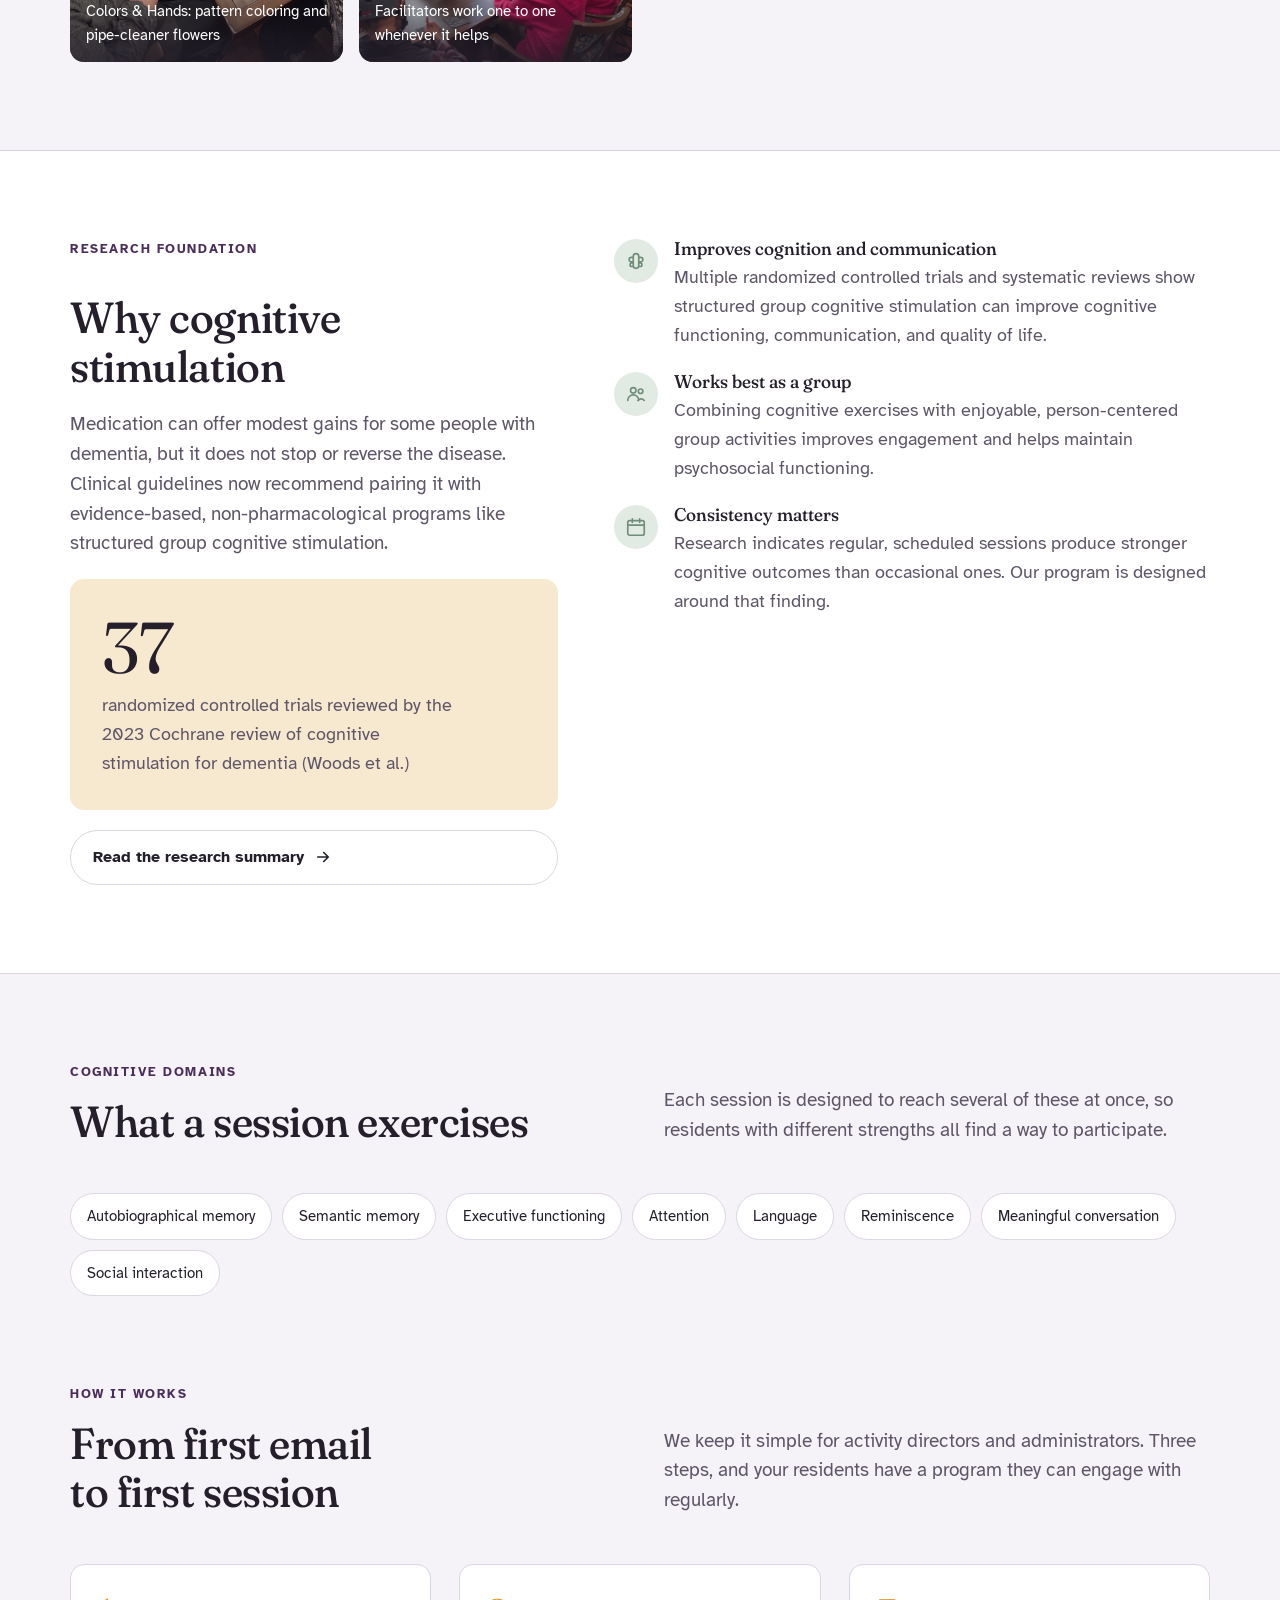
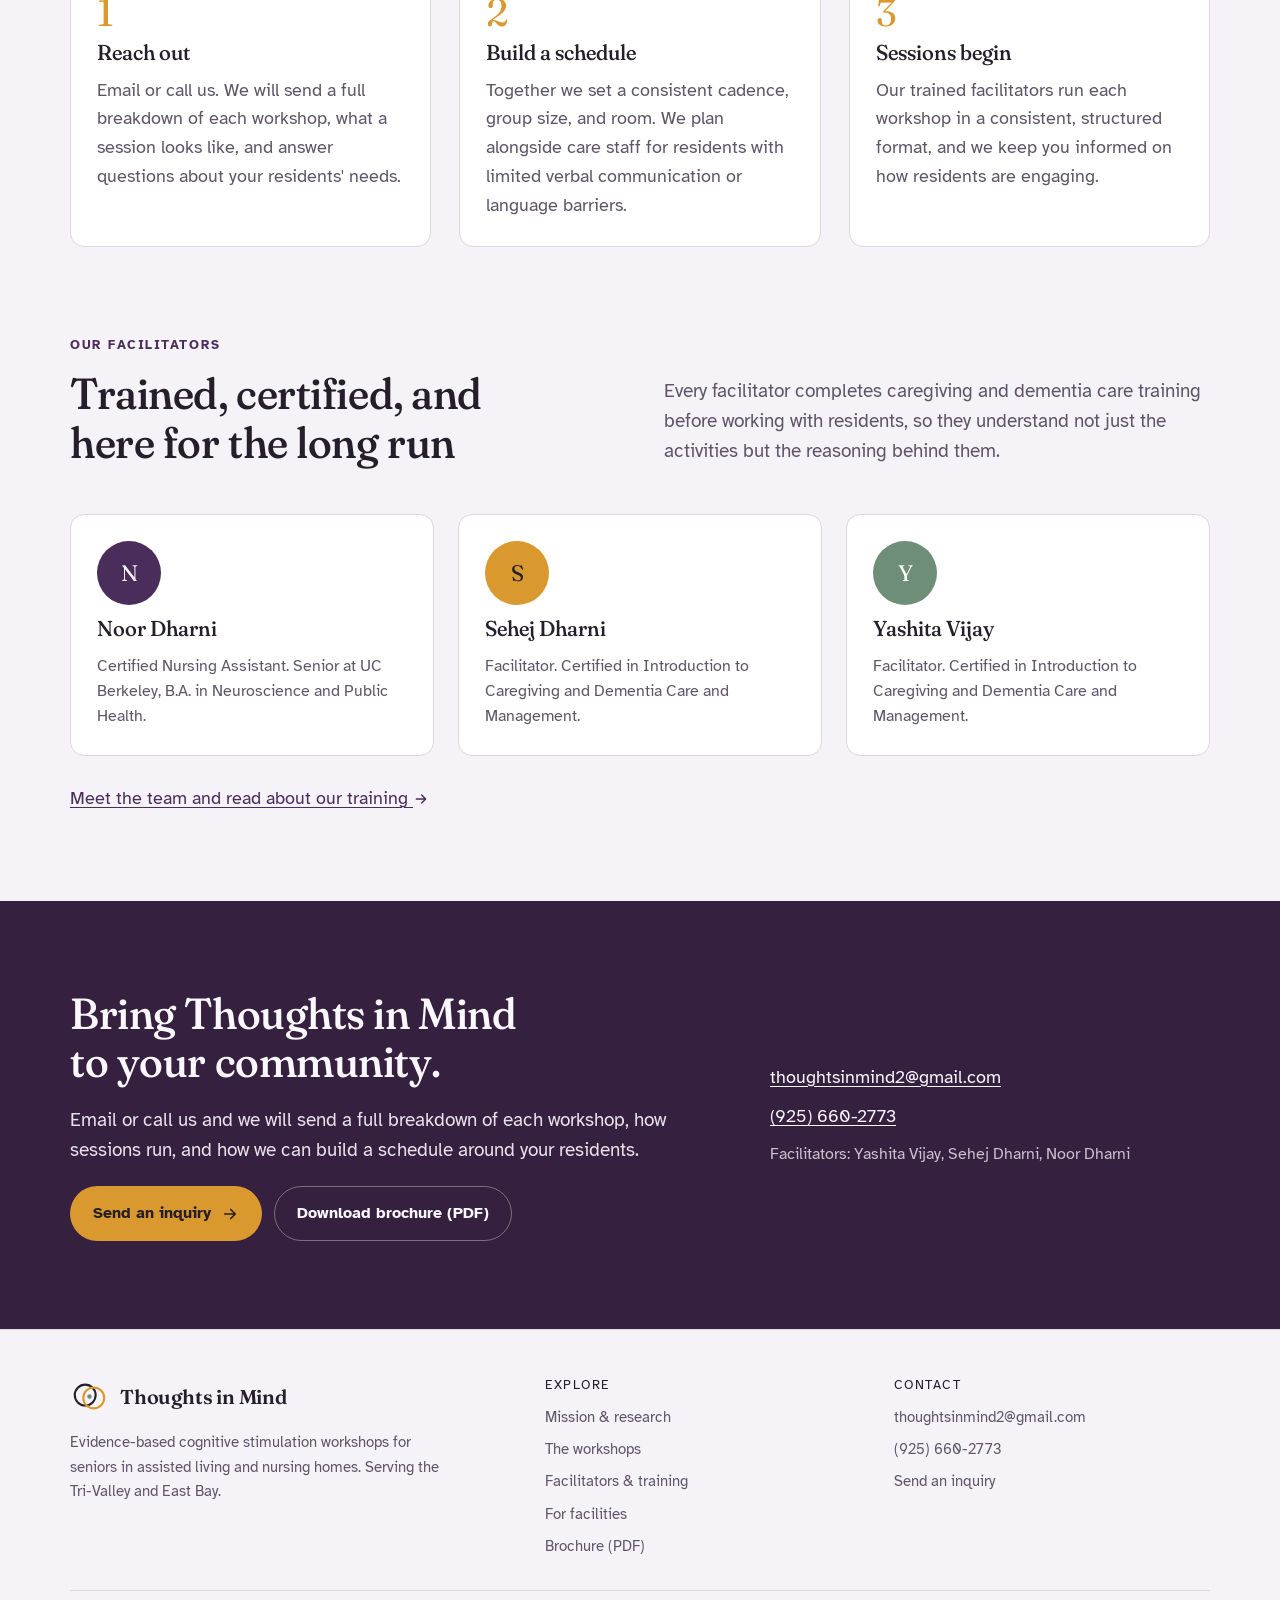
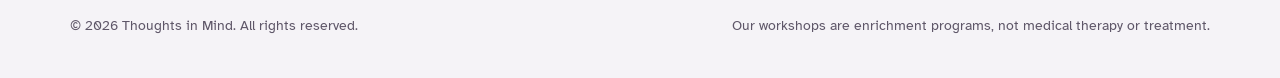
==== commit af43392a: "Add session photos, gallery, and downloadable PDF brochure Co-Authored-By: Claude Fable 5.1 <noreply" ====
--- a/index.html
+++ b/index.html
@@ -26,7 +26,7 @@
       <li><svg viewBox="0 0 24 24" fill="none" stroke="currentColor" stroke-width="2.2" stroke-linecap="round" stroke-linejoin="round" aria-hidden="true"><circle cx="12" cy="12" r="10"/><path d="m8 12 3 3 5-6"/></svg><span>Consistent, structured sessions</span></li>
     </ul></div>
   </div>
-  <figure class="hero-art"><canvas id="constellation" aria-label="Abstract animation of connected points, representing memory and connection"></canvas><figcaption>Six workshop themes. Five cognitive domains. One room, together.</figcaption></figure>
+  <figure class="hero-photo"><img src="images/session-group.jpg" alt="Residents coloring and making greeting cards around a table while two facilitators look on" width="1200" height="1600" fetchpriority="high"><figcaption>A Colors &amp; Hands session in an assisted living community</figcaption></figure>
 </div></section>
 
 <section class="band"><div class="wrap">
@@ -46,6 +46,16 @@
 <section style="padding-top:0"><div class="wrap">
   <div class="sec-head"><div><p class="eyebrow">The workshops</p><h2>Six themes, each built to stimulate several cognitive domains at once</h2></div><p class="lede">Every workshop pairs a cognitive exercise with an enjoyable, social activity. Residents rotate through the themes so no two weeks feel the same.</p></div>
   <div class="topics"><a class="topic" href="workshops.html#palette"><div class="icon"><svg viewBox="0 0 24 24" fill="none" stroke="currentColor" stroke-width="1.8" stroke-linecap="round" stroke-linejoin="round" aria-hidden="true"><path d="M12 3a9 9 0 1 0 0 18c1.5 0 2-1 2-2v-1.5a1.5 1.5 0 0 1 1.5-1.5H17a4 4 0 0 0 4-4c0-5-4-9-9-9Z"/><circle cx="8" cy="10" r="1.2" fill="currentColor"/><circle cx="12" cy="7.5" r="1.2" fill="currentColor"/><circle cx="16" cy="10" r="1.2" fill="currentColor"/></svg></div><h3>Colors &amp; Hands</h3><p class="sub">Creative Making &amp; Collaboration</p></a><a class="topic" href="workshops.html#words"><div class="icon"><svg viewBox="0 0 24 24" fill="none" stroke="currentColor" stroke-width="1.8" stroke-linecap="round" stroke-linejoin="round" aria-hidden="true"><path d="M4 5h16v11H9l-5 4V5Z"/><path d="M8 9h8M8 12h5"/></svg></div><h3>Words, Wit &amp; Wonder</h3><p class="sub">Language Games &amp; Word Creation</p></a><a class="topic" href="workshops.html#coins"><div class="icon"><svg viewBox="0 0 24 24" fill="none" stroke="currentColor" stroke-width="1.8" stroke-linecap="round" stroke-linejoin="round" aria-hidden="true"><circle cx="12" cy="12" r="9"/><path d="M12 7v5l3 2"/></svg></div><h3>Money, Time &amp; Decision-Making</h3><p class="sub">Planning &amp; Choices</p></a><a class="topic" href="workshops.html#map"><div class="icon"><svg viewBox="0 0 24 24" fill="none" stroke="currentColor" stroke-width="1.8" stroke-linecap="round" stroke-linejoin="round" aria-hidden="true"><circle cx="12" cy="12" r="9"/><path d="M3 12h18M12 3c3 3.5 3 14.5 0 18M12 3c-3 3.5-3 14.5 0 18"/></svg></div><h3>Places &amp; Journeys</h3><p class="sub">Local Maps &amp; World Travel</p></a><a class="topic" href="workshops.html#memory"><div class="icon"><svg viewBox="0 0 24 24" fill="none" stroke="currentColor" stroke-width="1.8" stroke-linecap="round" stroke-linejoin="round" aria-hidden="true"><path d="M4 19V6a2 2 0 0 1 2-2h5v15H6a2 2 0 0 0-2 2Z"/><path d="M20 19V6a2 2 0 0 0-2-2h-5v15h5a2 2 0 0 1 2 2Z"/></svg></div><h3>From Memory Lane</h3><p class="sub">Childhood Games &amp; Storytelling</p></a><a class="topic" href="workshops.html#music"><div class="icon"><svg viewBox="0 0 24 24" fill="none" stroke="currentColor" stroke-width="1.8" stroke-linecap="round" stroke-linejoin="round" aria-hidden="true"><path d="M9 18V6l10-2v12"/><circle cx="6.5" cy="18" r="2.5"/><circle cx="16.5" cy="16" r="2.5"/></svg></div><h3>Music in Motion</h3><p class="sub">Songs, Choreography &amp; Memory</p></a><div class="topic topic-more"><div class="icon"><svg viewBox="0 0 24 24" fill="none" stroke="currentColor" stroke-width="1.8" stroke-linecap="round" aria-hidden="true"><path d="M12 5v14M5 12h14"/></svg></div><h3>And more in development</h3><p class="sub">We continue to design and refine new sessions every week. Ask us what is coming next.</p></div></div>
+</div></section>
+
+<section style="padding-top:0"><div class="wrap">
+  <div class="sec-head"><div><p class="eyebrow">From our sessions</p><h2>What a workshop looks like in the room</h2></div><p class="lede">Real sessions in Tri-Valley assisted living communities. Small groups, hands busy, and conversation flowing.</p></div>
+  <div class="gallery">
+    <figure class="tall"><img src="images/coloring-closeup.jpg" alt="Close-up of residents coloring detailed patterns with markers and pipe cleaners" loading="lazy"><figcaption>Colors &amp; Hands: pattern coloring and pipe-cleaner flowers</figcaption></figure>
+    <figure class="wide"><img src="images/song-lyrics.jpg" alt="Residents seated in a circle writing on clipboards while a facilitator helps one of them" loading="lazy"><figcaption>Music in Motion: finishing the lyrics to familiar songs</figcaption></figure>
+    <figure><img src="images/tabletop-bowling.jpg" alt="A resident rolling a ball toward tabletop bowling pins as a facilitator watches" loading="lazy"><figcaption>From Memory Lane: tabletop bowling</figcaption></figure>
+    <figure><img src="images/creative-table.jpg" alt="A facilitator leaning in to help residents with scratch-art cards at a long table" loading="lazy"><figcaption>Facilitators work one to one whenever it helps</figcaption></figure>
+  </div>
 </div></section>
 
 <section class="evidence"><div class="wrap">
@@ -89,7 +99,7 @@
 
 <section class="cta"><div class="wrap">
   <div class="stack"><h2>Bring Thoughts in Mind to your community.</h2><p class="lede" style="color:inherit;opacity:.9">Email or call us and we will send a full breakdown of each workshop, how sessions run, and how we can build a schedule around your residents.</p>
-    <div class="hero-actions"><a class="btn btn-gold" href="contact.html">Send an inquiry <svg viewBox="0 0 24 24" fill="none" stroke="currentColor" stroke-width="2.2" stroke-linecap="round" stroke-linejoin="round" aria-hidden="true"><path d="M5 12h14M13 6l6 6-6 6"/></svg></a></div></div>
+    <div class="hero-actions"><a class="btn btn-gold" href="contact.html">Send an inquiry <svg viewBox="0 0 24 24" fill="none" stroke="currentColor" stroke-width="2.2" stroke-linecap="round" stroke-linejoin="round" aria-hidden="true"><path d="M5 12h14M13 6l6 6-6 6"/></svg></a><a class="btn btn-ghost" style="color:inherit;border-color:rgba(255,255,255,.35)" href="Thoughts-in-Mind-Brochure.pdf" download>Download brochure (PDF)</a></div></div>
   <div class="contact-lines"><a href="mailto:thoughtsinmind2@gmail.com">thoughtsinmind2@gmail.com</a><a href="tel:+19256602773">(925) 660-2773</a><span class="muted" style="color:inherit;opacity:.75;font-size:1rem">Facilitators: Yashita Vijay, Sehej Dharni, Noor Dharni</span></div>
 </div></section>
 
@@ -97,7 +107,7 @@
 <footer><div class="wrap">
   <div><a class="brand" href="index.html"><svg viewBox="0 0 40 40" aria-hidden="true"><circle cx="16" cy="18" r="11" fill="none" stroke="currentColor" stroke-width="2.2"/><circle cx="25" cy="21" r="11" fill="none" stroke="var(--marigold)" stroke-width="2.2"/><circle cx="20.5" cy="19.5" r="2.4" fill="var(--sage)"/></svg><span>Thoughts in Mind</span></a>
     <p style="margin-top:14px;max-width:38ch">Evidence-based cognitive stimulation workshops for seniors in assisted living and nursing homes. Serving the Tri-Valley and East Bay.</p></div>
-  <div><h4>Explore</h4><ul><li><a href="about.html">Mission &amp; research</a></li><li><a href="workshops.html">The workshops</a></li><li><a href="team.html">Facilitators &amp; training</a></li><li><a href="facilities.html">For facilities</a></li></ul></div>
+  <div><h4>Explore</h4><ul><li><a href="about.html">Mission &amp; research</a></li><li><a href="workshops.html">The workshops</a></li><li><a href="team.html">Facilitators &amp; training</a></li><li><a href="facilities.html">For facilities</a></li><li><a href="Thoughts-in-Mind-Brochure.pdf" download>Brochure (PDF)</a></li></ul></div>
   <div><h4>Contact</h4><ul><li><a href="mailto:thoughtsinmind2@gmail.com">thoughtsinmind2@gmail.com</a></li><li><a href="tel:+19256602773">(925) 660-2773</a></li><li><a href="contact.html">Send an inquiry</a></li></ul></div>
   <div class="foot-note"><span>&copy; <span id="year">2026</span> Thoughts in Mind. All rights reserved.</span><span>Our workshops are enrichment programs, not medical therapy or treatment.</span></div>
 </div></footer>
--- a/styles.css
+++ b/styles.css
@@ -279,3 +279,32 @@
 @media (max-width: 800px) { .grid-2 { grid-template-columns: 1fr; } }
 .card { background: var(--surface); border: 1px solid var(--line); border-radius: var(--radius); padding: 26px; display: grid; gap: 12px; align-content: start; }
 .card p { color: var(--muted); }
+
+/* Photos */
+.hero-photo { position: relative; aspect-ratio: 4 / 5; max-height: 600px; margin: 0; }
+.hero-photo img { width: 100%; height: 100%; object-fit: cover; border-radius: 46% 54% 50% 50% / 52% 48% 52% 48%; box-shadow: var(--shadow); }
+.hero-photo::before { content: ""; position: absolute; inset: -18px -18px auto auto; width: 42%; aspect-ratio: 1; border-radius: 50%; background: var(--marigold-soft); z-index: -1; }
+.hero-photo::after { content: ""; position: absolute; left: -22px; bottom: 6%; width: 30%; aspect-ratio: 1; border-radius: 50%; background: var(--sage-soft); z-index: -1; }
+.hero-photo figcaption { position: absolute; left: 50%; bottom: -14px; transform: translateX(-50%); background: var(--surface); border: 1px solid var(--line); border-radius: 999px; padding: 8px 16px; font-size: .85rem; color: var(--muted); white-space: nowrap; }
+@media (max-width: 900px) { .hero-photo { max-width: 400px; margin: 0 auto; } }
+
+.gallery { display: grid; grid-template-columns: repeat(4, 1fr); grid-auto-rows: 240px; gap: 16px; }
+.gallery figure { margin: 0; position: relative; border-radius: var(--radius); overflow: hidden; background: var(--surface-2); }
+.gallery img { width: 100%; height: 100%; object-fit: cover; transition: transform .4s ease; }
+.gallery figure:hover img { transform: scale(1.03); }
+.gallery figcaption { position: absolute; left: 0; right: 0; bottom: 0; padding: 40px 16px 14px; color: #fff; font-size: .92rem; background: linear-gradient(180deg, transparent, rgba(36,31,43,.82)); }
+.gallery .tall { grid-row: span 2; }
+.gallery .wide { grid-column: span 2; }
+@media (max-width: 900px) { .gallery { grid-template-columns: 1fr 1fr; grid-auto-rows: 200px; } }
+@media (max-width: 560px) { .gallery { grid-template-columns: 1fr; grid-auto-rows: 240px; } .gallery .tall { grid-row: span 1; } .gallery .wide { grid-column: span 1; } }
+
+.photo-band { display: grid; grid-template-columns: 1fr 1fr; gap: 24px; }
+.photo-band figure { margin: 0; border-radius: var(--radius); overflow: hidden; aspect-ratio: 3 / 2; }
+.photo-band img { width: 100%; height: 100%; object-fit: cover; }
+@media (max-width: 700px) { .photo-band { grid-template-columns: 1fr; } }
+
+.split-photo { border-radius: var(--radius); overflow: hidden; aspect-ratio: 4 / 5; margin: 0; }
+.split-photo img { width: 100%; height: 100%; object-fit: cover; }
+
+.dl { display: inline-flex; align-items: center; gap: 10px; }
+.dl small { font-weight: 400; opacity: .75; }
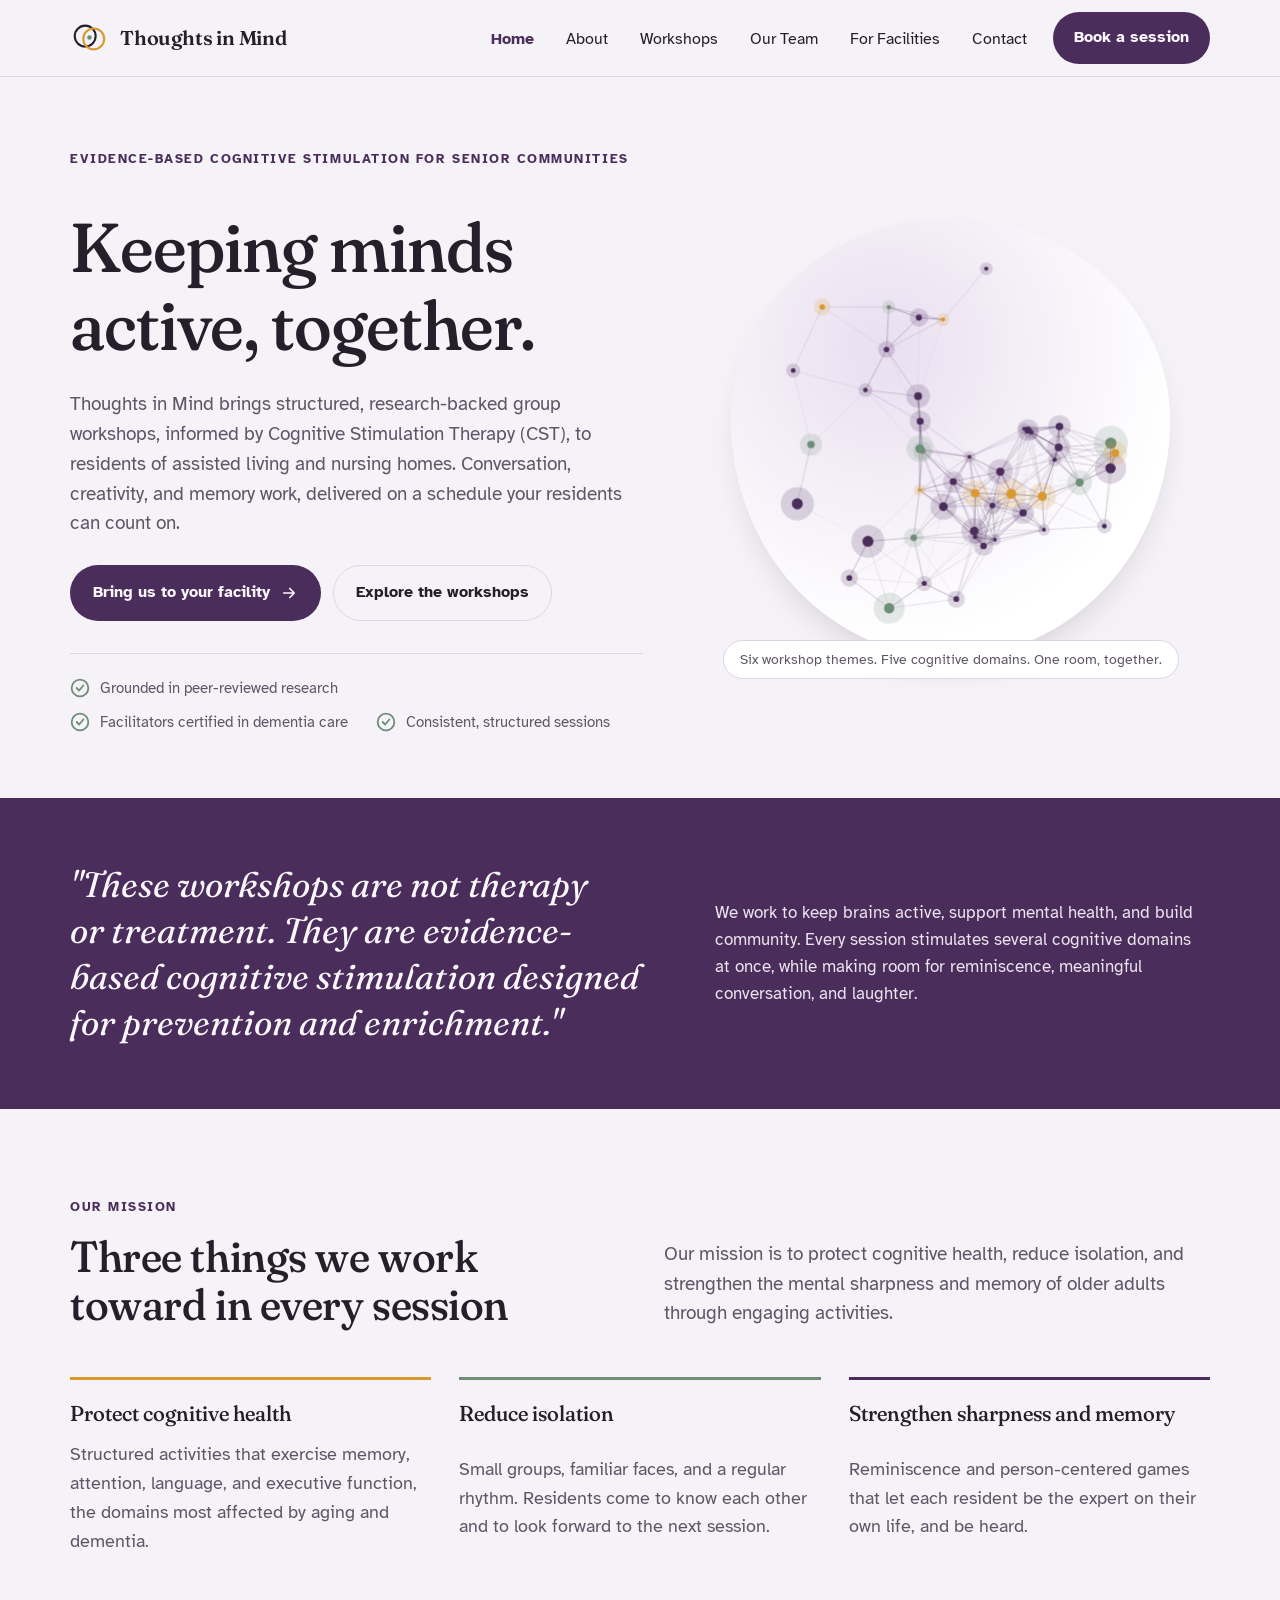
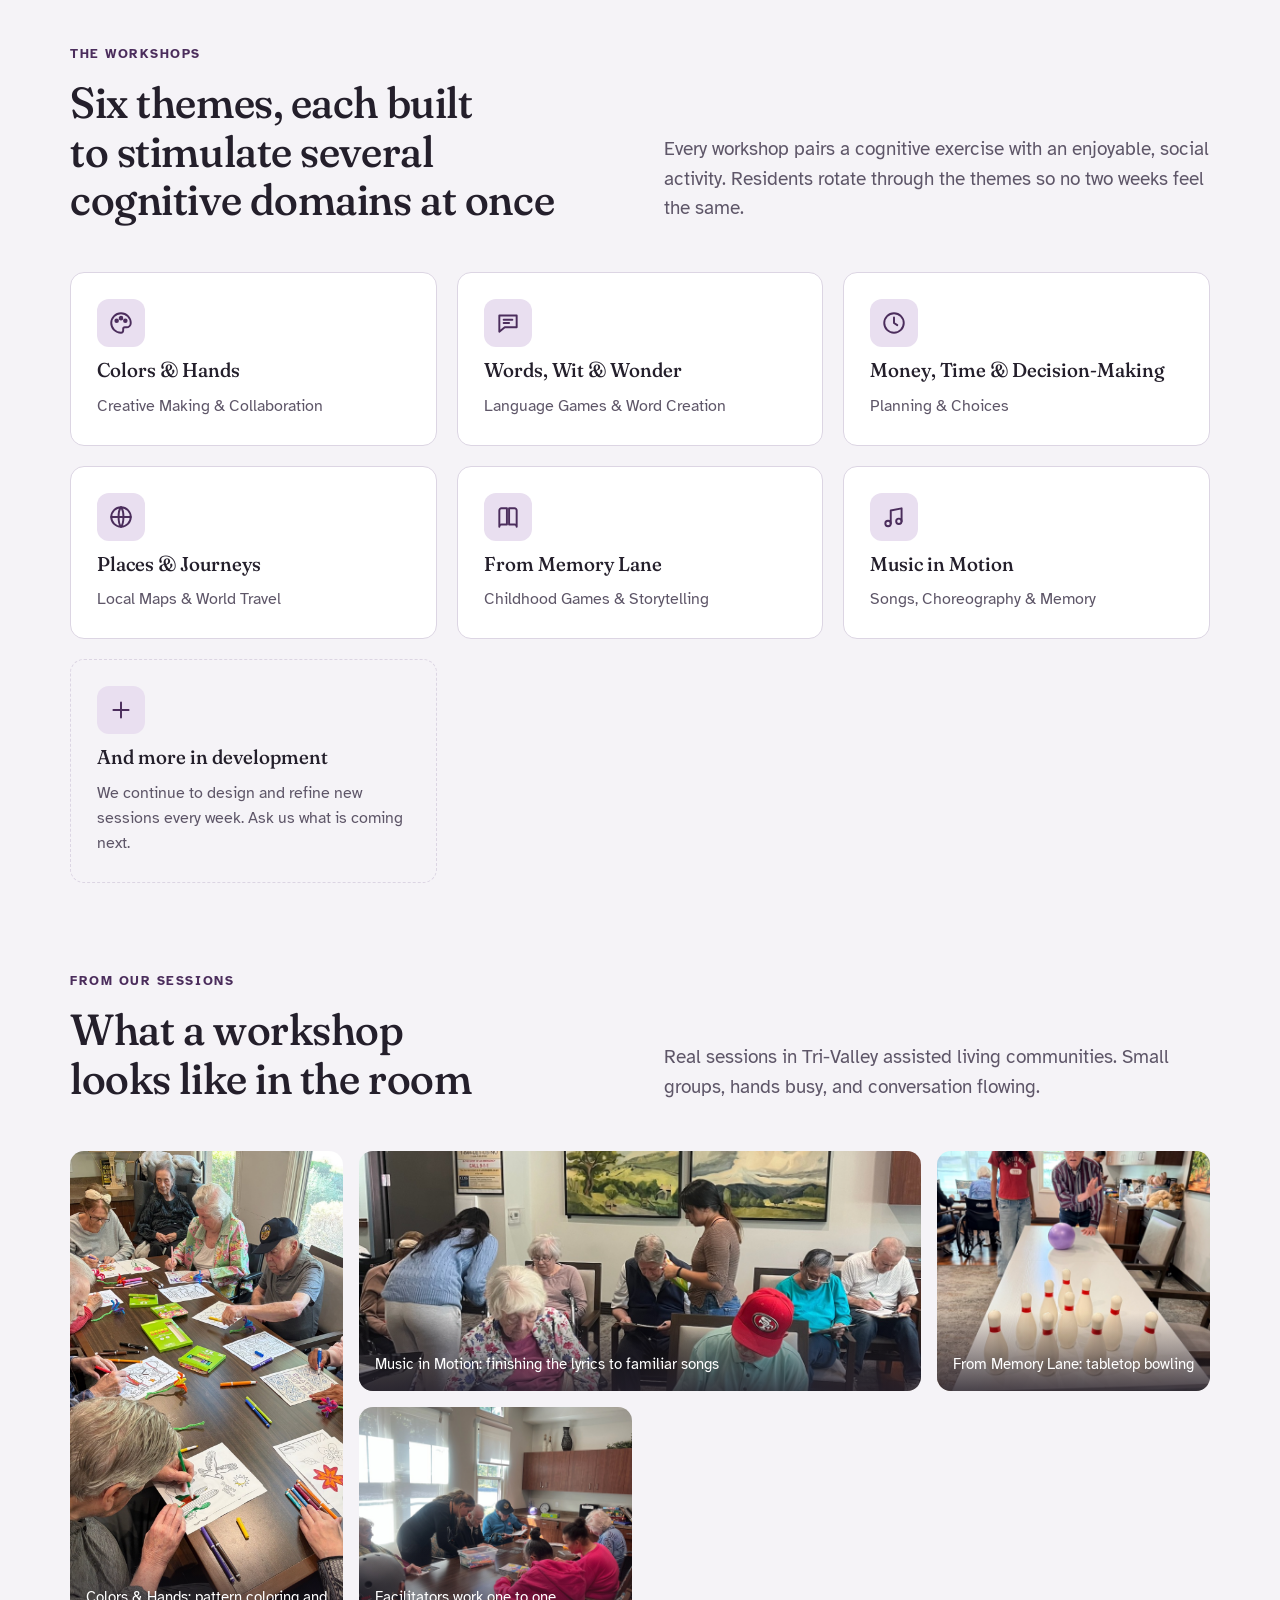
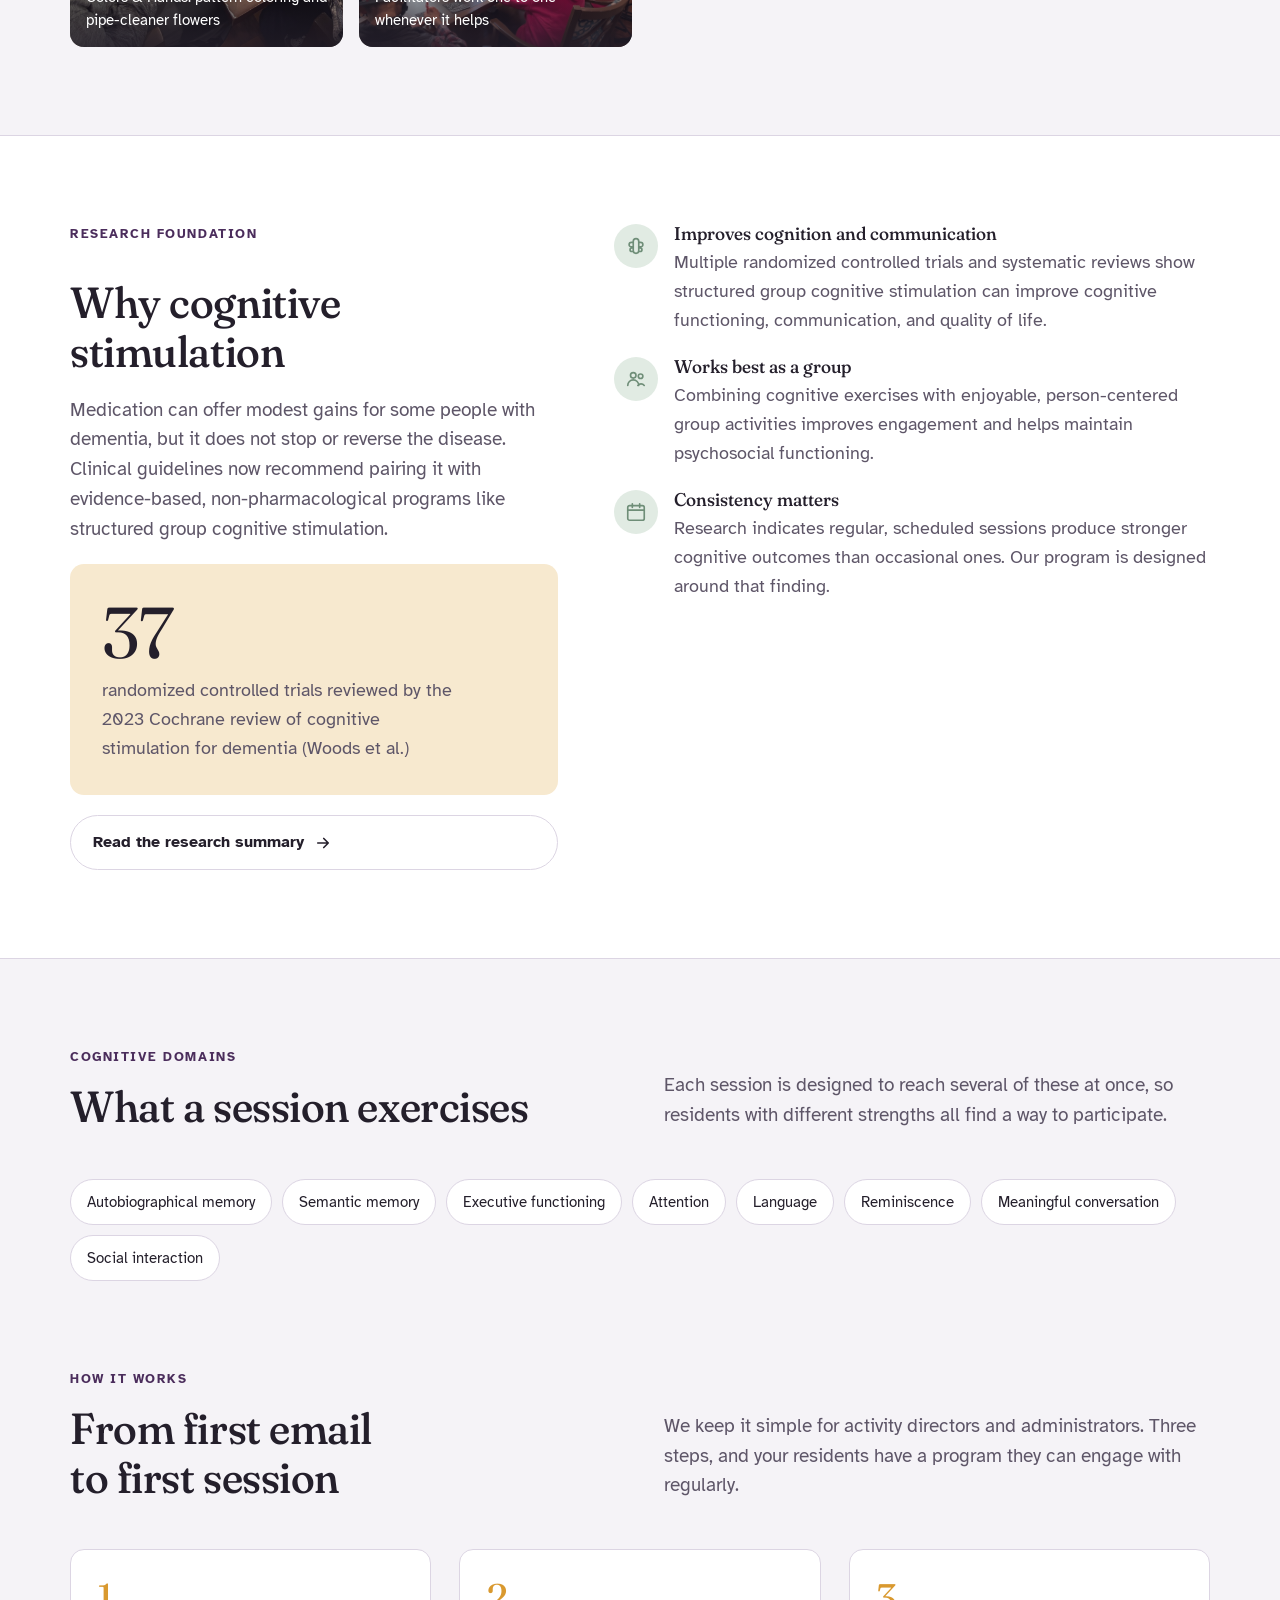
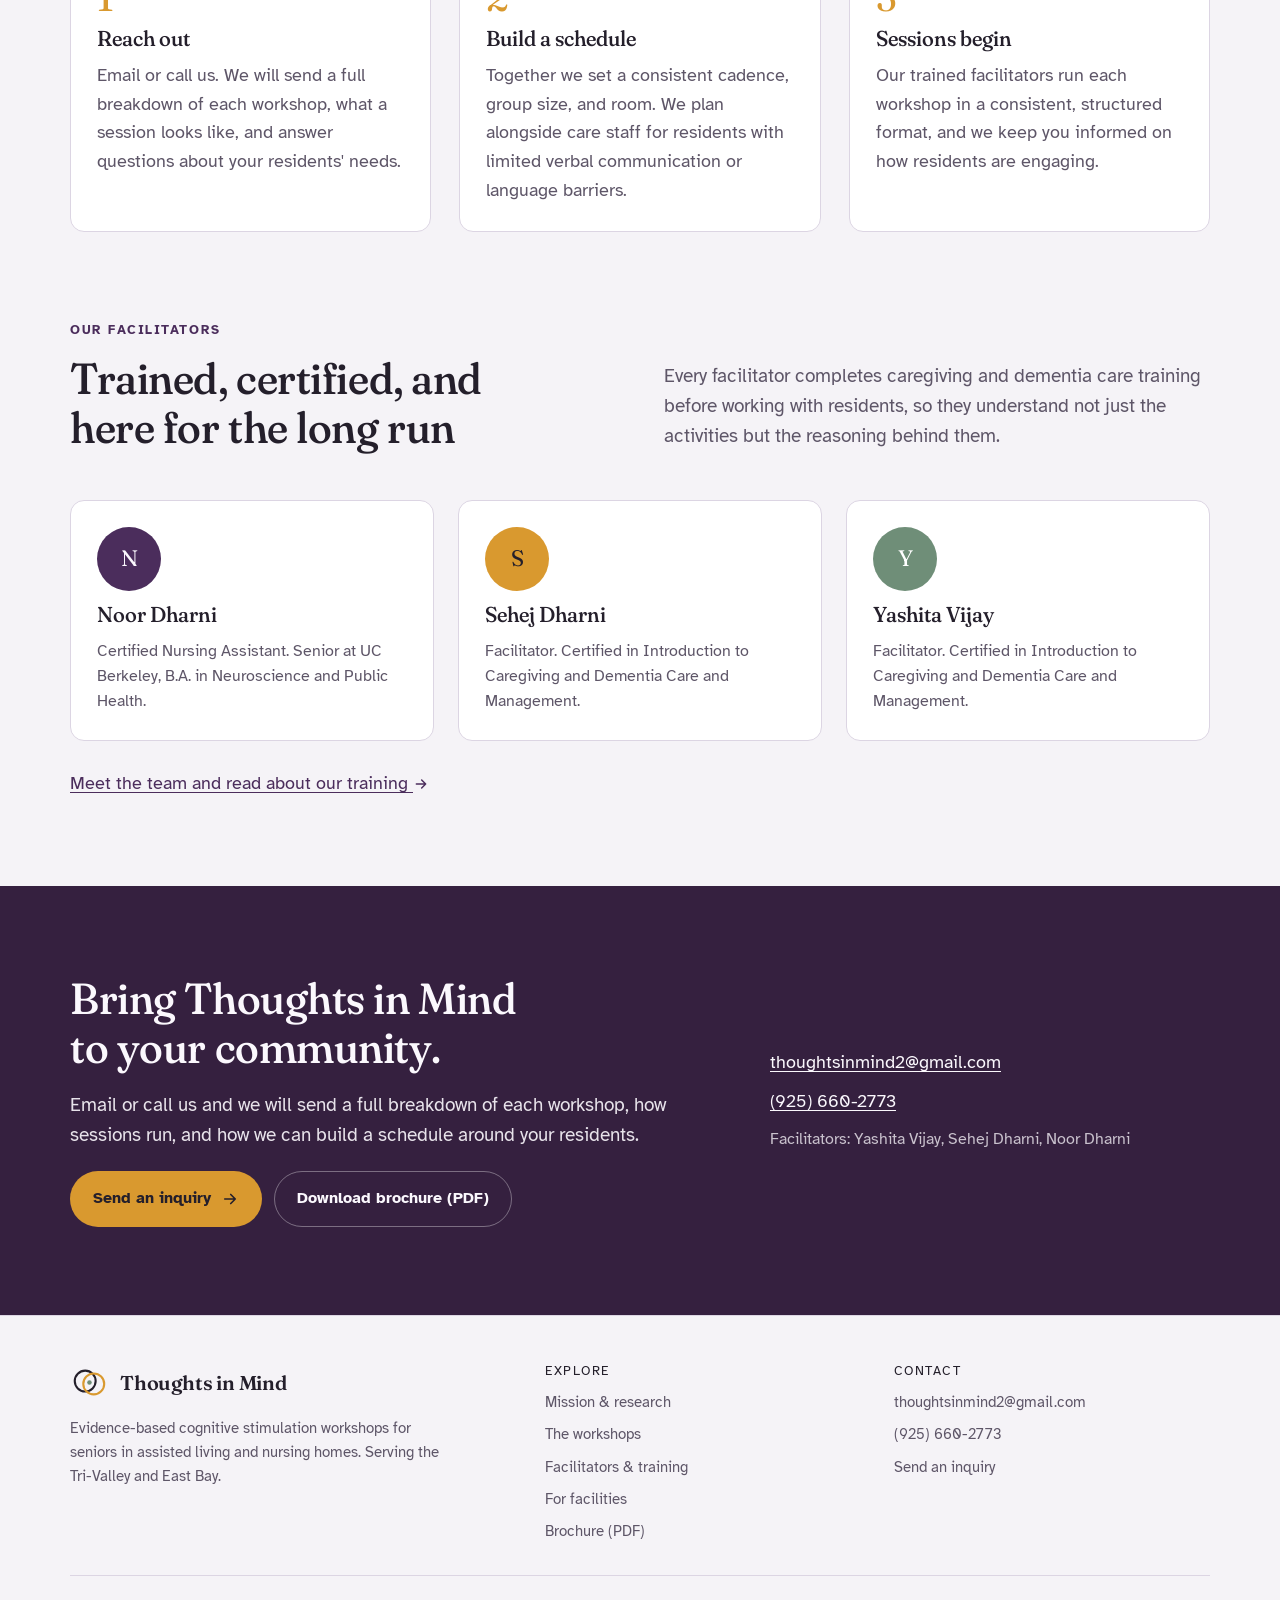
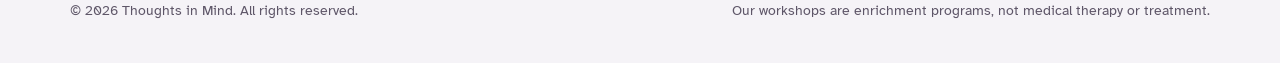
==== commit 1bcecdb7: "Restore animated hero, add link-preview image and Open Graph tags Co-Authored-By: Claude Fable 5.1 <" ====
--- a/index.html
+++ b/index.html
@@ -3,7 +3,7 @@
 <head>
 <meta charset="utf-8">
 <meta name="viewport" content="width=device-width, initial-scale=1">
-<title>Thoughts in Mind</title><meta name="description" content="Evidence-based cognitive stimulation workshops for seniors in assisted living and nursing homes."><link rel="preconnect" href="https://fonts.googleapis.com"><link rel="preconnect" href="https://fonts.gstatic.com" crossorigin><link rel="stylesheet" href="https://fonts.googleapis.com/css2?family=Fraunces:ital,opsz,wght@0,9..144,300..700;1,9..144,300..700&family=Atkinson+Hyperlegible:ital,wght@0,400;0,700;1,400&display=swap"><link rel="stylesheet" href="styles.css">
+<title>Thoughts in Mind</title><meta name="description" content="Evidence-based cognitive stimulation workshops for seniors in assisted living and nursing homes."><meta property="og:type" content="website"><meta property="og:site_name" content="Thoughts in Mind"><meta property="og:title" content="Thoughts in Mind"><meta property="og:description" content="Evidence-based cognitive stimulation workshops for seniors in assisted living and nursing homes."><meta property="og:url" content="https://thoughtsinmind.org/"><meta property="og:image" content="https://thoughtsinmind.org/images/og.png"><meta property="og:image:width" content="1200"><meta property="og:image:height" content="630"><meta name="twitter:card" content="summary_large_image"><meta name="twitter:title" content="Thoughts in Mind"><meta name="twitter:description" content="Evidence-based cognitive stimulation workshops for seniors in assisted living and nursing homes."><meta name="twitter:image" content="https://thoughtsinmind.org/images/og.png"><link rel="canonical" href="https://thoughtsinmind.org/"><link rel="preconnect" href="https://fonts.googleapis.com"><link rel="preconnect" href="https://fonts.gstatic.com" crossorigin><link rel="stylesheet" href="https://fonts.googleapis.com/css2?family=Fraunces:ital,opsz,wght@0,9..144,300..700;1,9..144,300..700&family=Atkinson+Hyperlegible:ital,wght@0,400;0,700;1,400&display=swap"><link rel="stylesheet" href="styles.css">
 </head>
 <body>
 <a class="skip" href="#main">Skip to content</a>
@@ -26,7 +26,7 @@
       <li><svg viewBox="0 0 24 24" fill="none" stroke="currentColor" stroke-width="2.2" stroke-linecap="round" stroke-linejoin="round" aria-hidden="true"><circle cx="12" cy="12" r="10"/><path d="m8 12 3 3 5-6"/></svg><span>Consistent, structured sessions</span></li>
     </ul></div>
   </div>
-  <figure class="hero-photo"><img src="images/session-group.jpg" alt="Residents coloring and making greeting cards around a table while two facilitators look on" width="1200" height="1600" fetchpriority="high"><figcaption>A Colors &amp; Hands session in an assisted living community</figcaption></figure>
+  <figure class="hero-art"><canvas id="constellation" aria-label="Abstract animation of connected points, representing memory and connection"></canvas><figcaption>Six workshop themes. Five cognitive domains. One room, together.</figcaption></figure>
 </div></section>
 
 <section class="band"><div class="wrap">
--- a/styles.css
+++ b/styles.css
@@ -308,3 +308,12 @@
 
 .dl { display: inline-flex; align-items: center; gap: 10px; }
 .dl small { font-weight: 400; opacity: .75; }
+
+/* Nav CTA: beat the generic .nav-links a rules */
+.nav-links .nav-cta .btn-primary, .nav-links .nav-cta .btn-primary:hover, .nav-links .nav-cta .btn-primary[aria-current="page"] { color: var(--on-plum); background: var(--plum); font-weight: 700; padding: 12px 20px; }
+.nav-links .nav-cta .btn-primary:hover { background: var(--plum-deep); }
+
+/* Contact: prepared-message panel */
+.sent-panel { background: var(--surface); border: 1px solid var(--line); border-left: 4px solid var(--sage); border-radius: 0 var(--radius) var(--radius) 0; padding: 22px 24px; display: grid; gap: 12px; }
+.sent-panel h3 { font-size: 1.15rem; }
+.sent-panel pre { margin: 0; white-space: pre-wrap; word-break: break-word; font: inherit; font-size: .95rem; background: var(--ground); border: 1px solid var(--line); border-radius: 10px; padding: 14px 16px; color: var(--ink); }
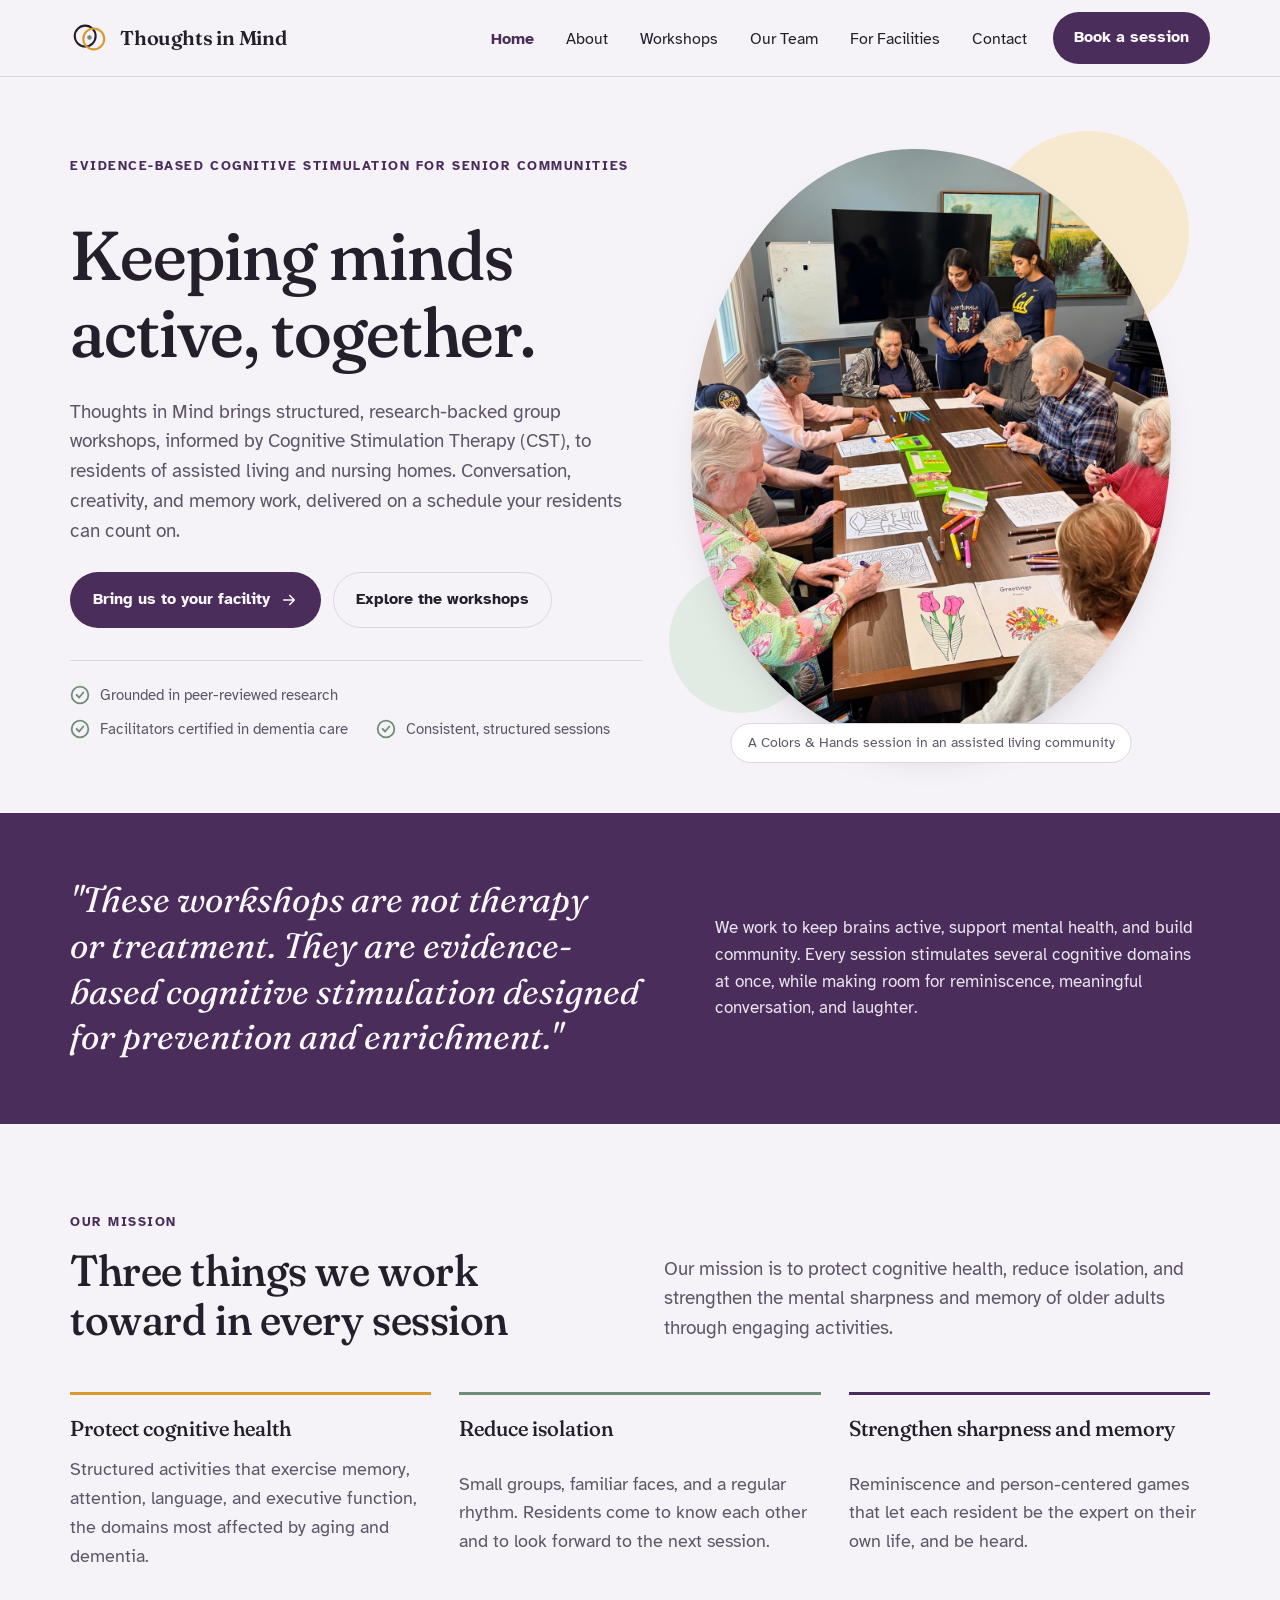
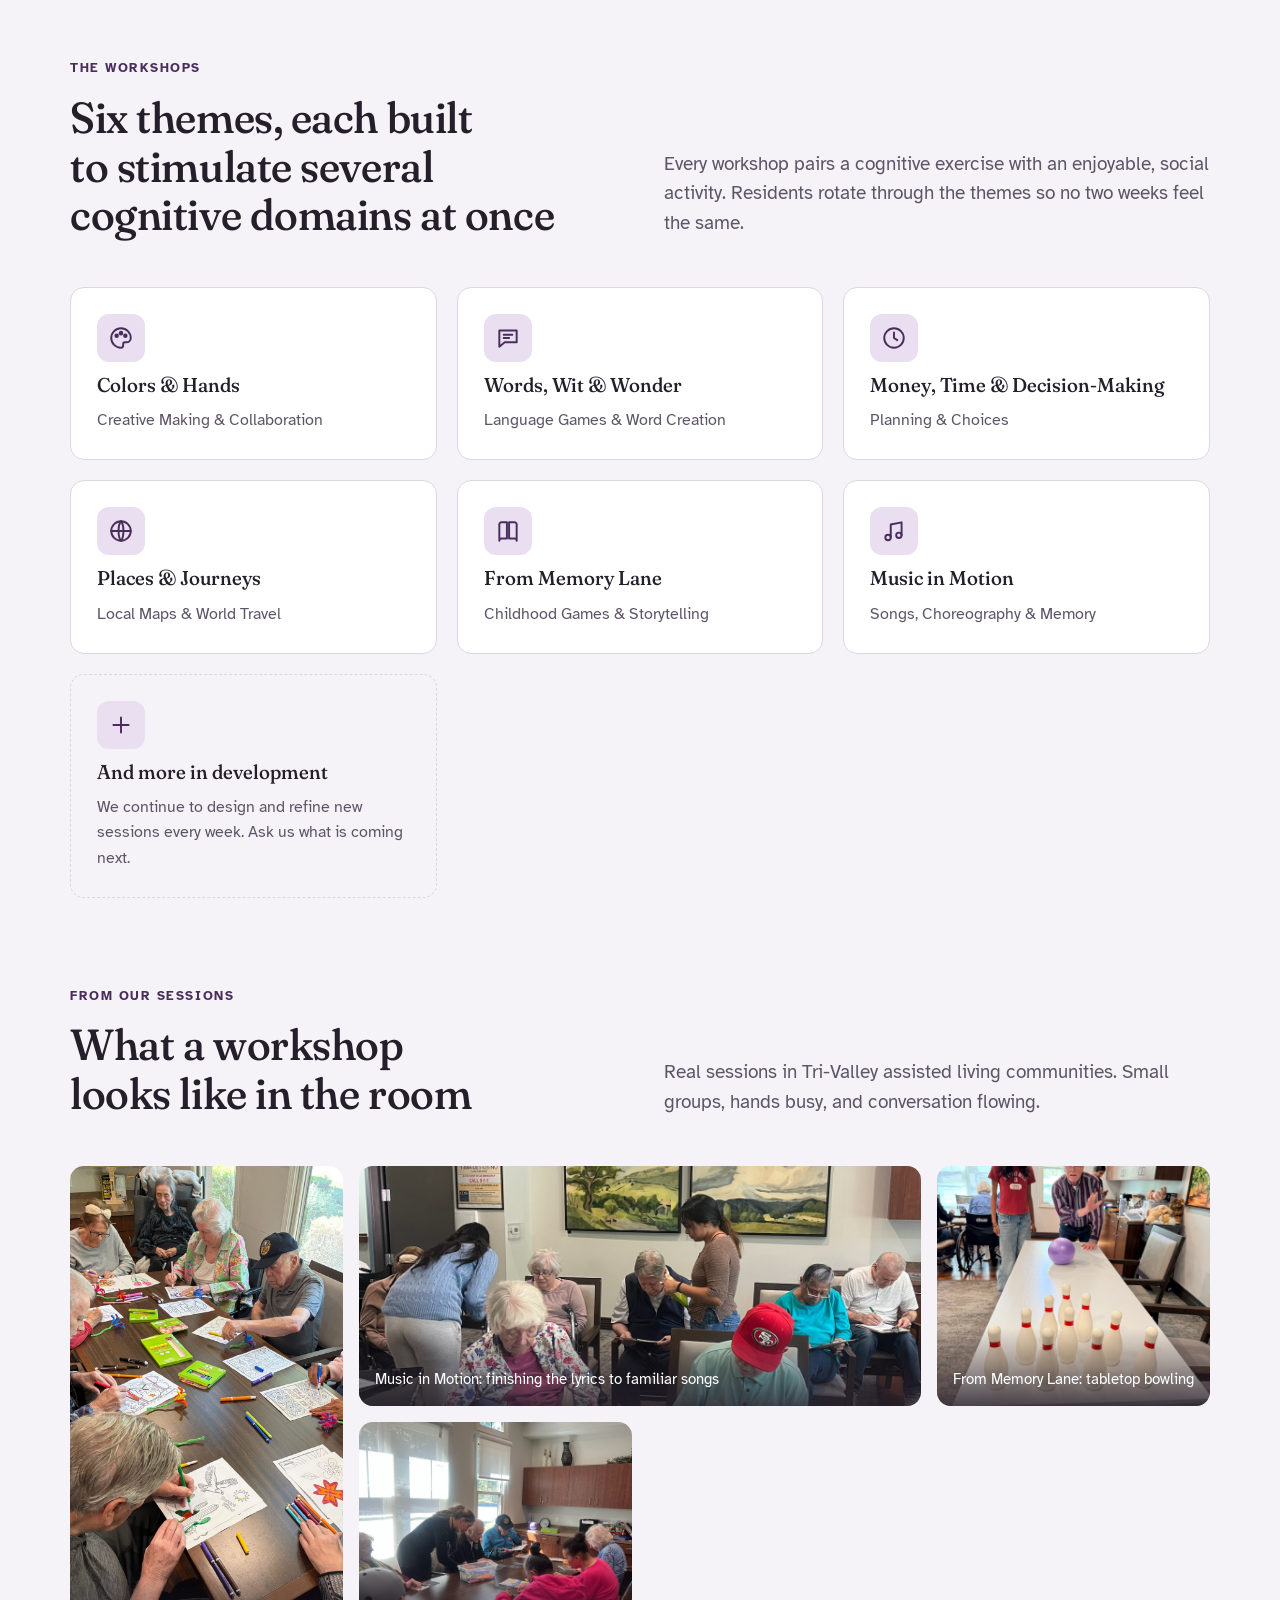
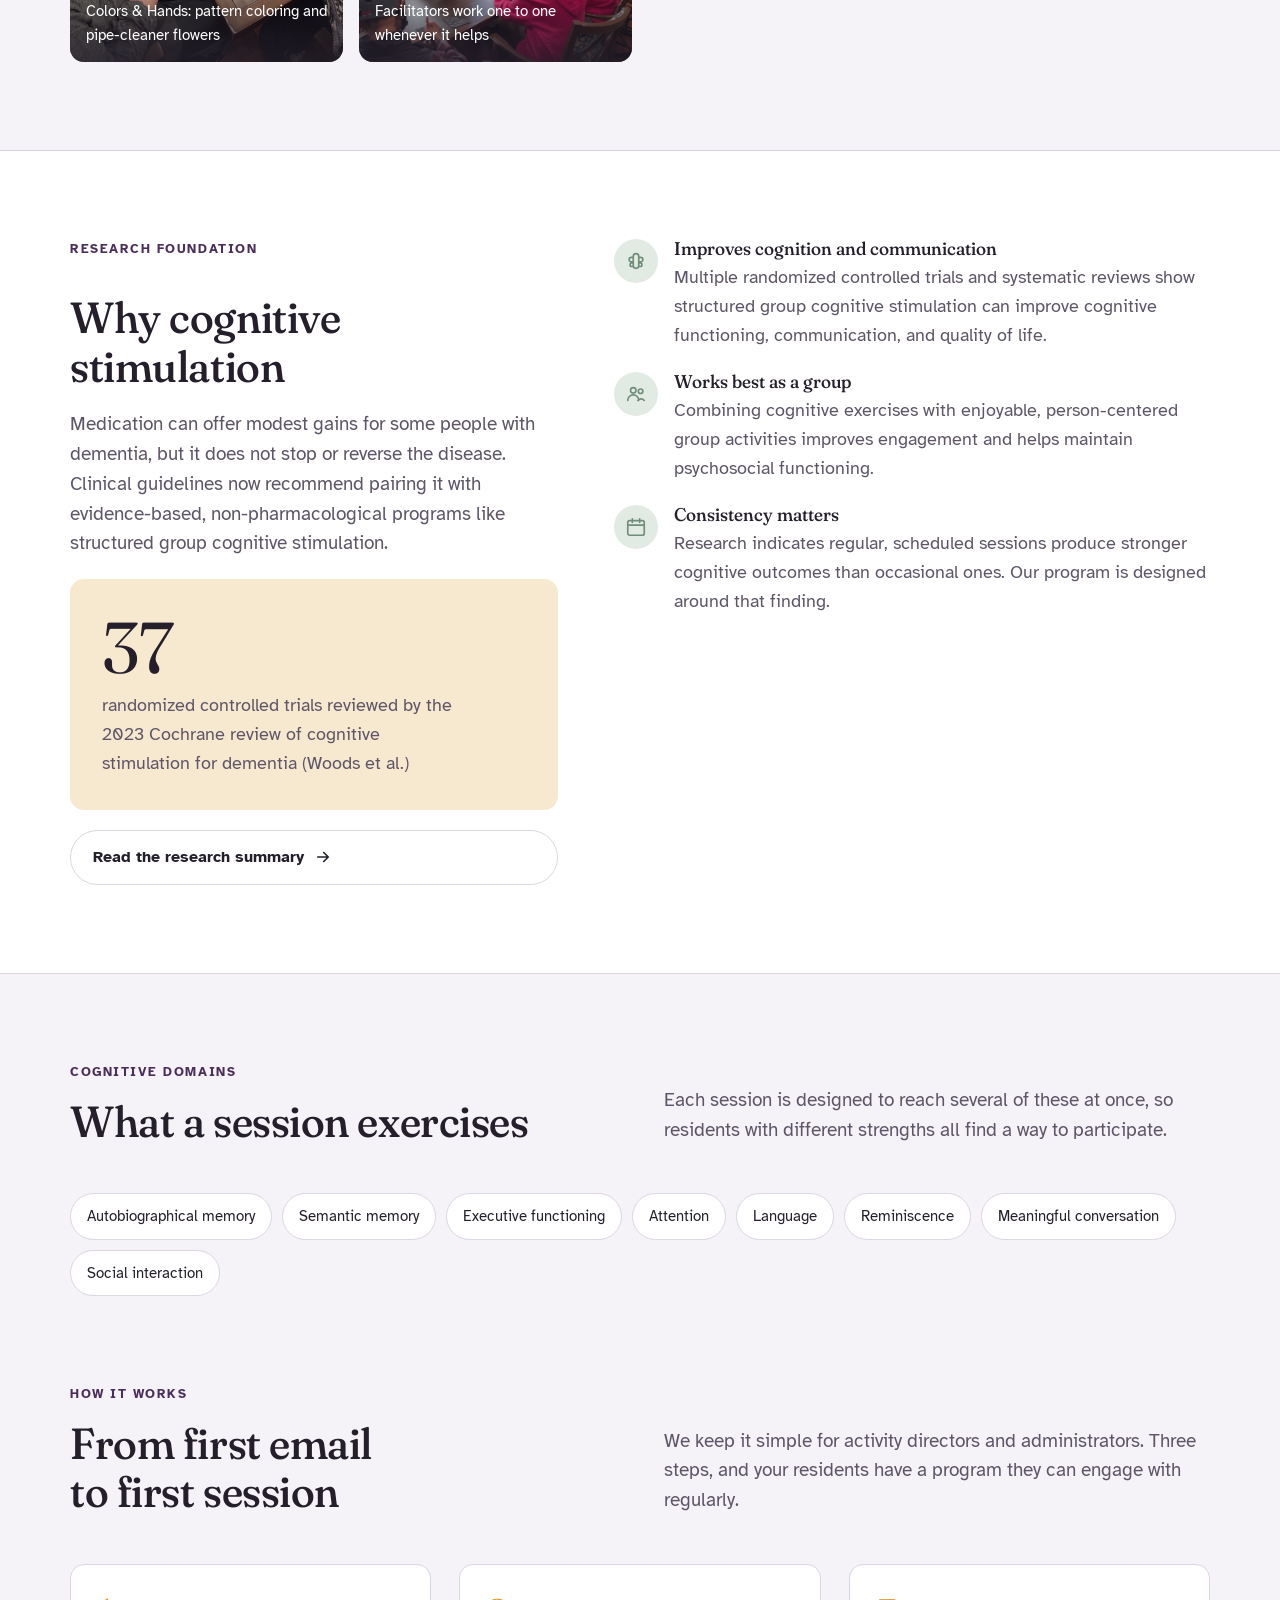
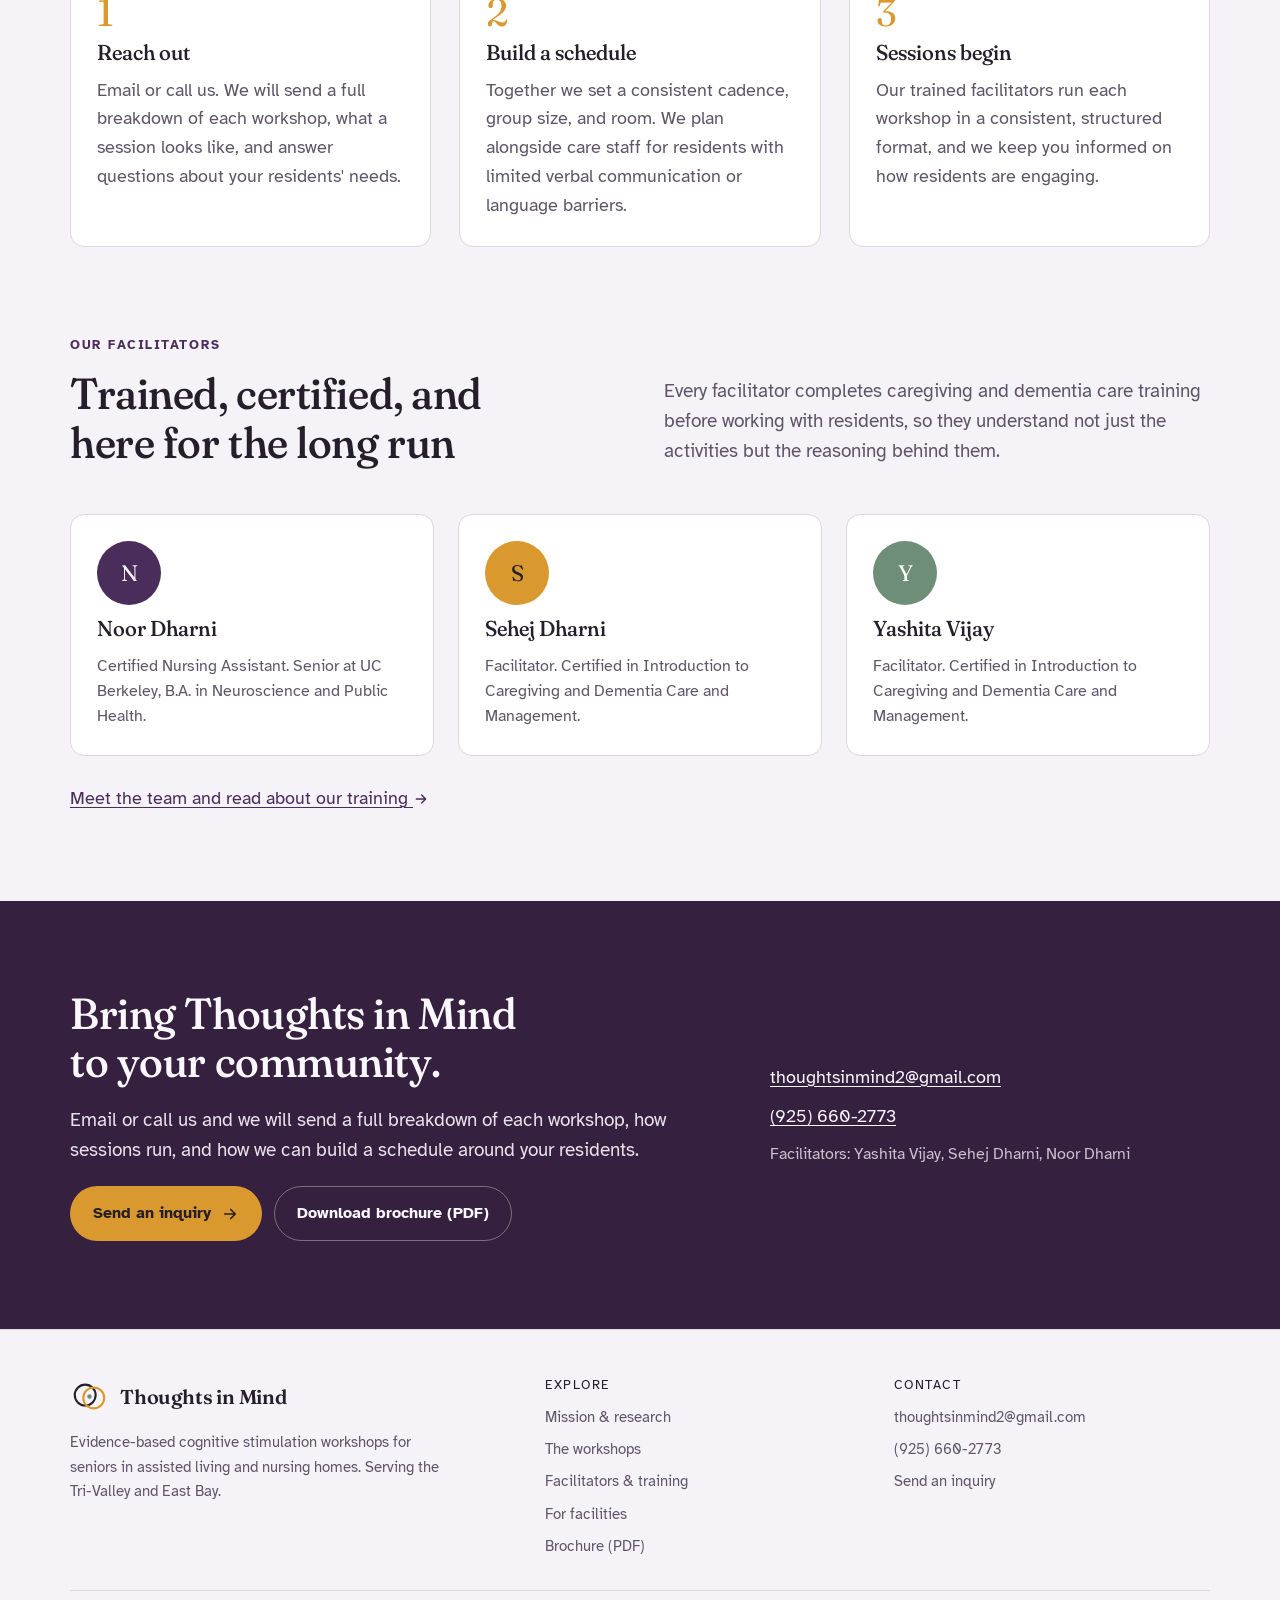
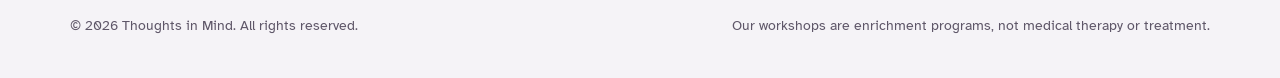
==== commit a9ae9438: "Restore session photo as home page hero Co-Authored-By: Claude Fable 5.1 <noreply@anthropic.com>" ====
--- a/index.html
+++ b/index.html
@@ -26,7 +26,7 @@
       <li><svg viewBox="0 0 24 24" fill="none" stroke="currentColor" stroke-width="2.2" stroke-linecap="round" stroke-linejoin="round" aria-hidden="true"><circle cx="12" cy="12" r="10"/><path d="m8 12 3 3 5-6"/></svg><span>Consistent, structured sessions</span></li>
     </ul></div>
   </div>
-  <figure class="hero-art"><canvas id="constellation" aria-label="Abstract animation of connected points, representing memory and connection"></canvas><figcaption>Six workshop themes. Five cognitive domains. One room, together.</figcaption></figure>
+  <figure class="hero-photo"><img src="images/session-group.jpg" alt="Residents coloring and making greeting cards around a table while two facilitators look on" width="1200" height="1600" fetchpriority="high"><figcaption>A Colors &amp; Hands session in an assisted living community</figcaption></figure>
 </div></section>
 
 <section class="band"><div class="wrap">
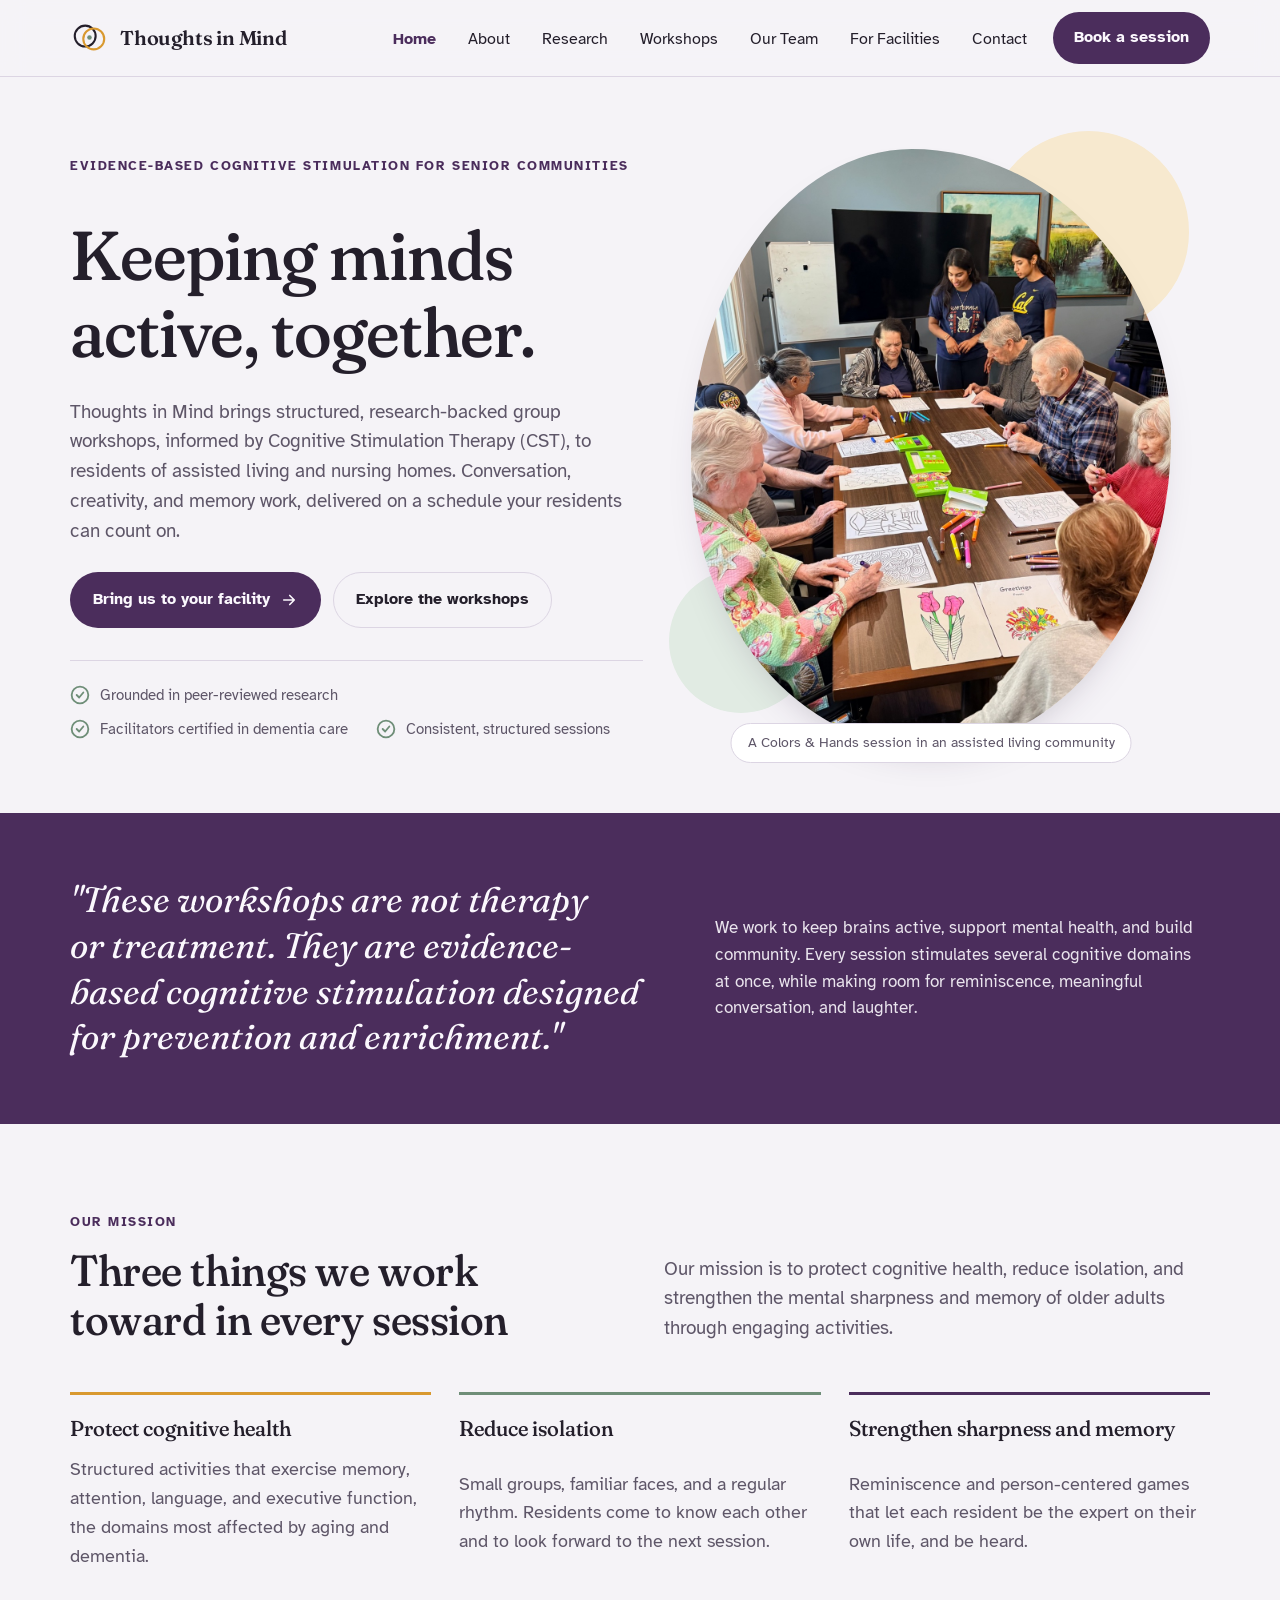
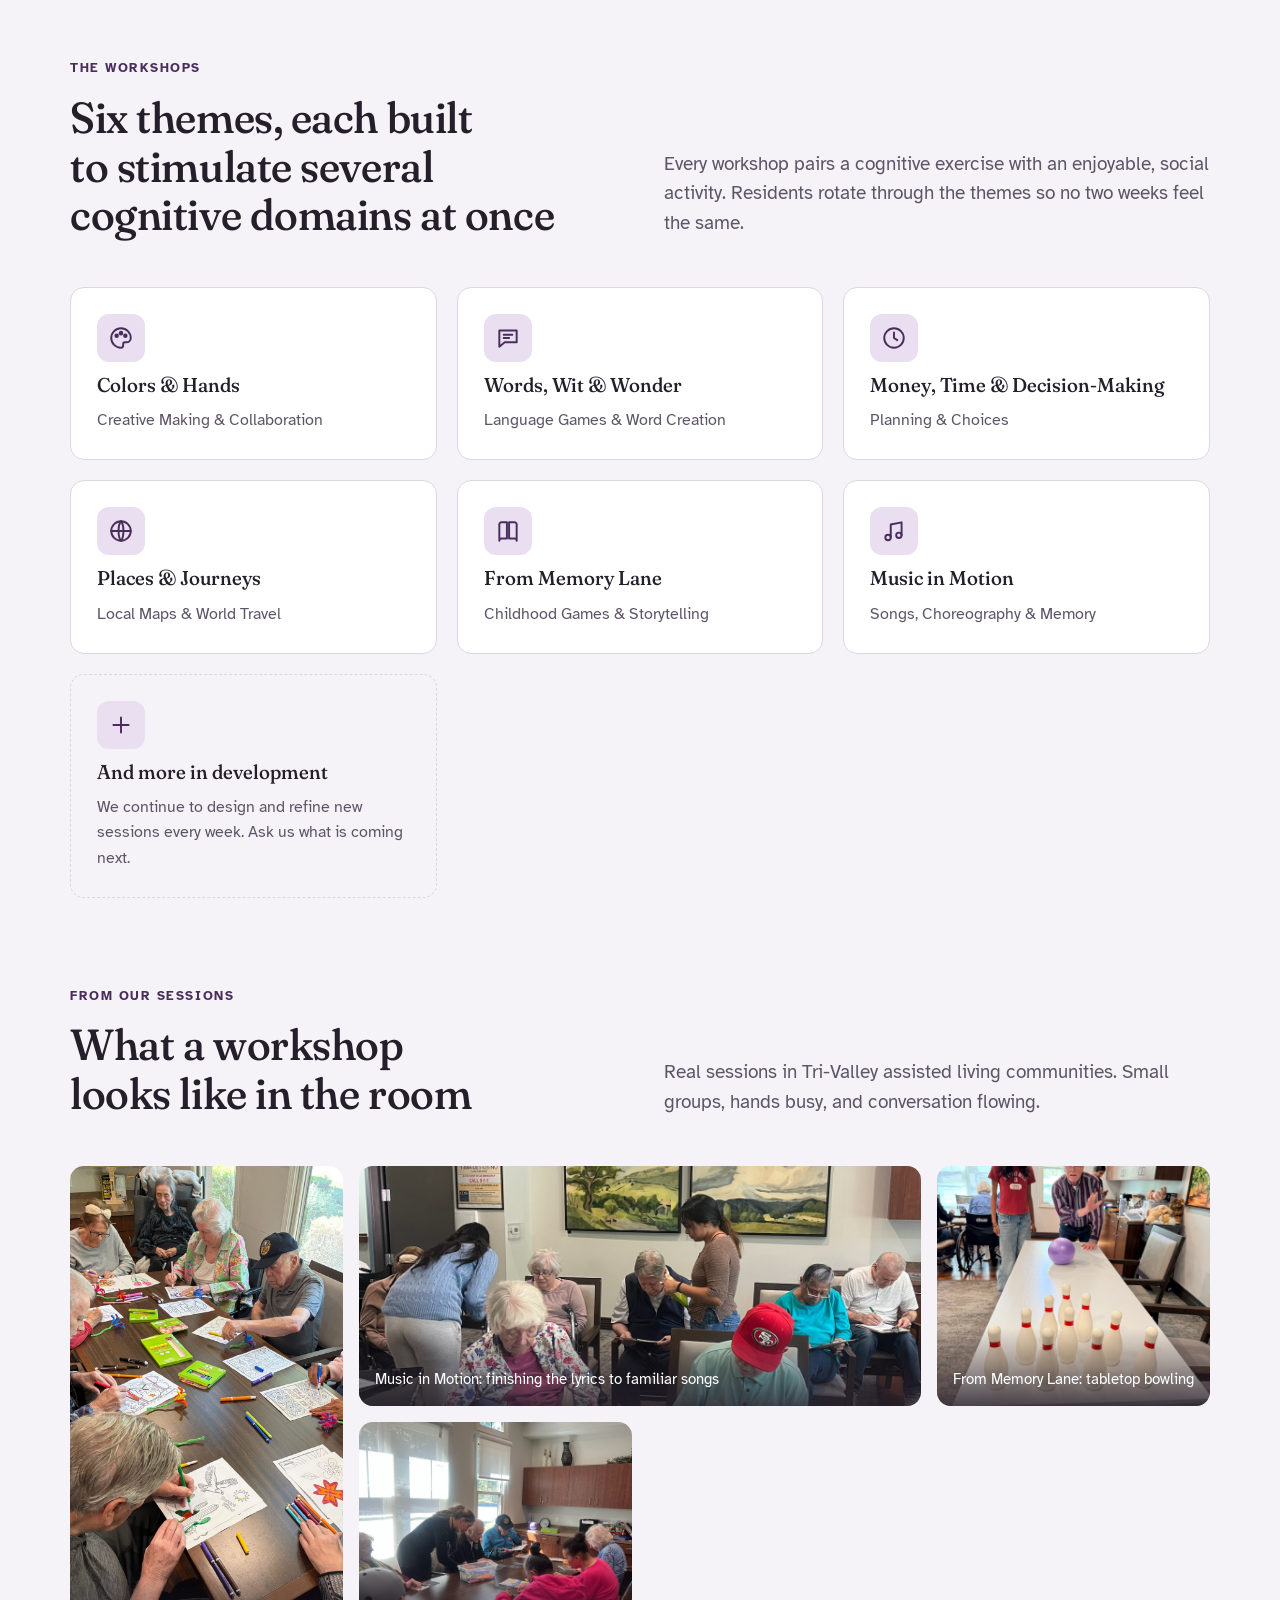
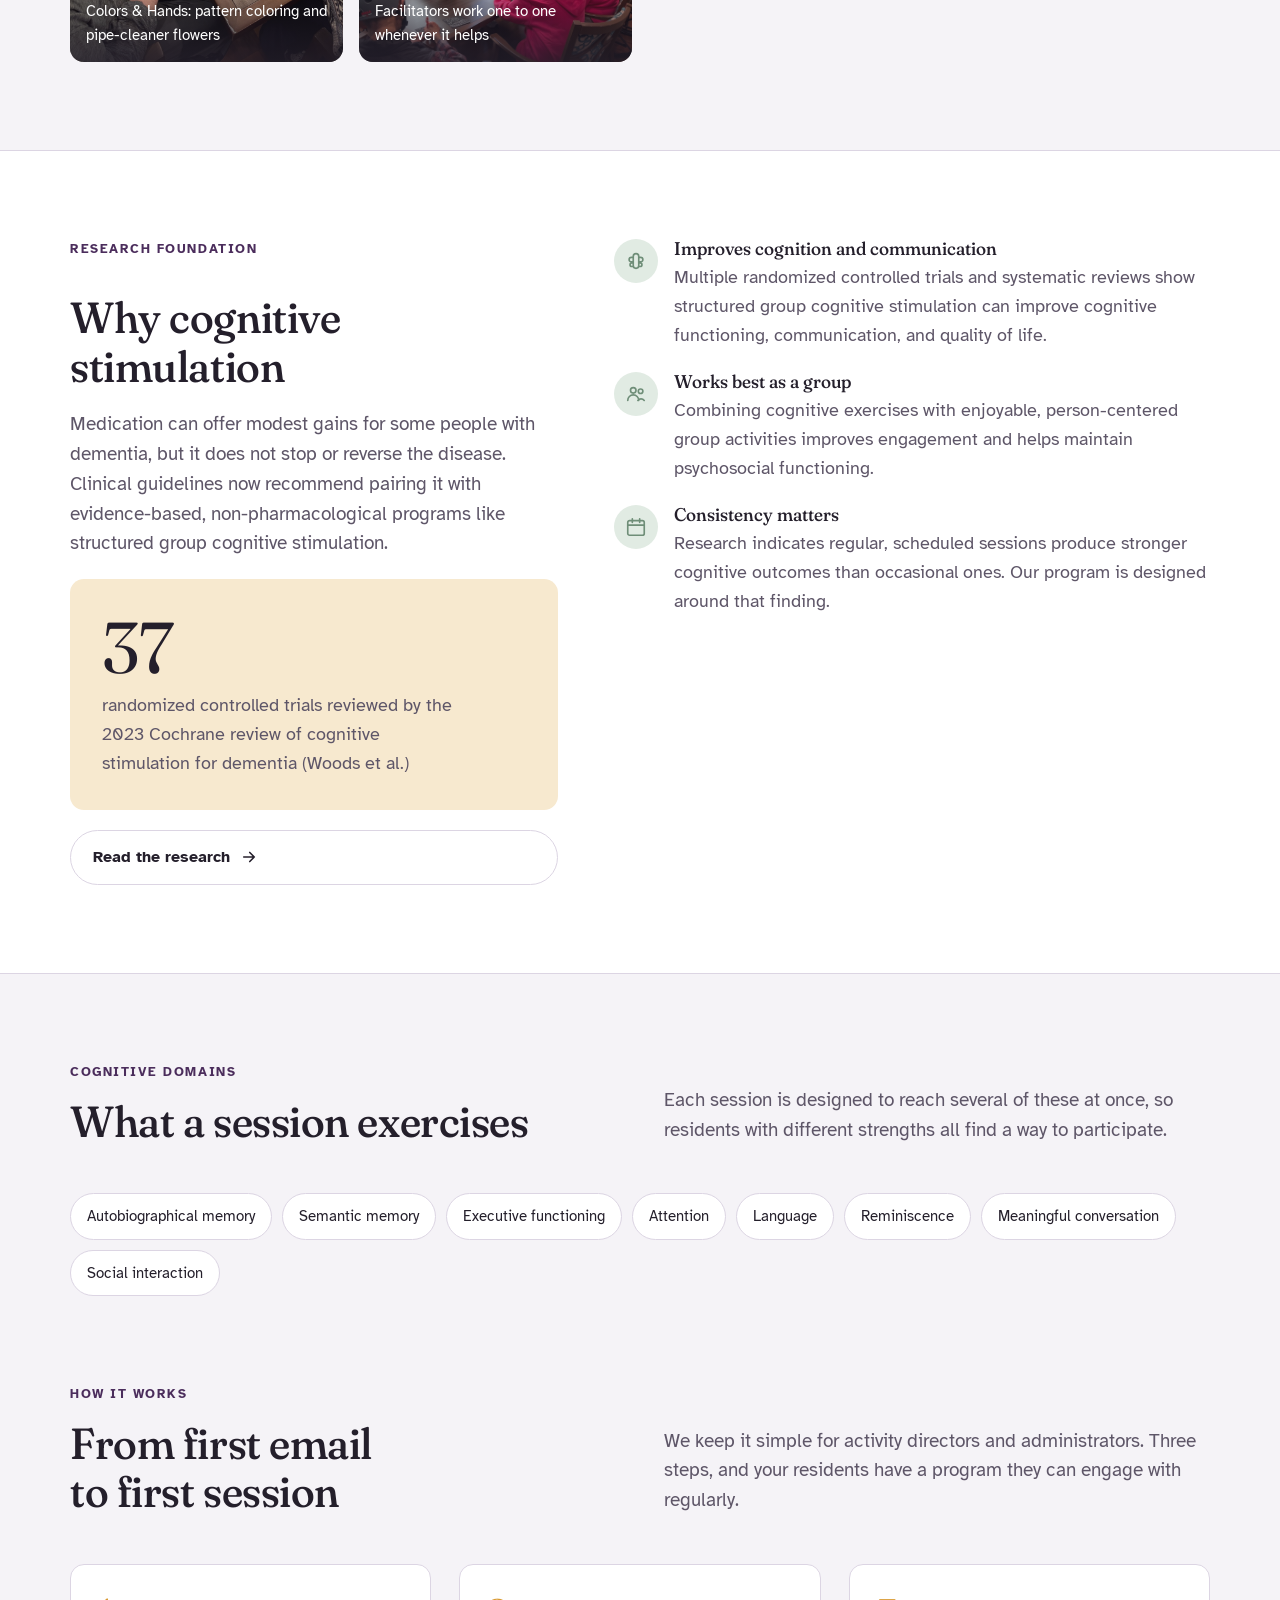
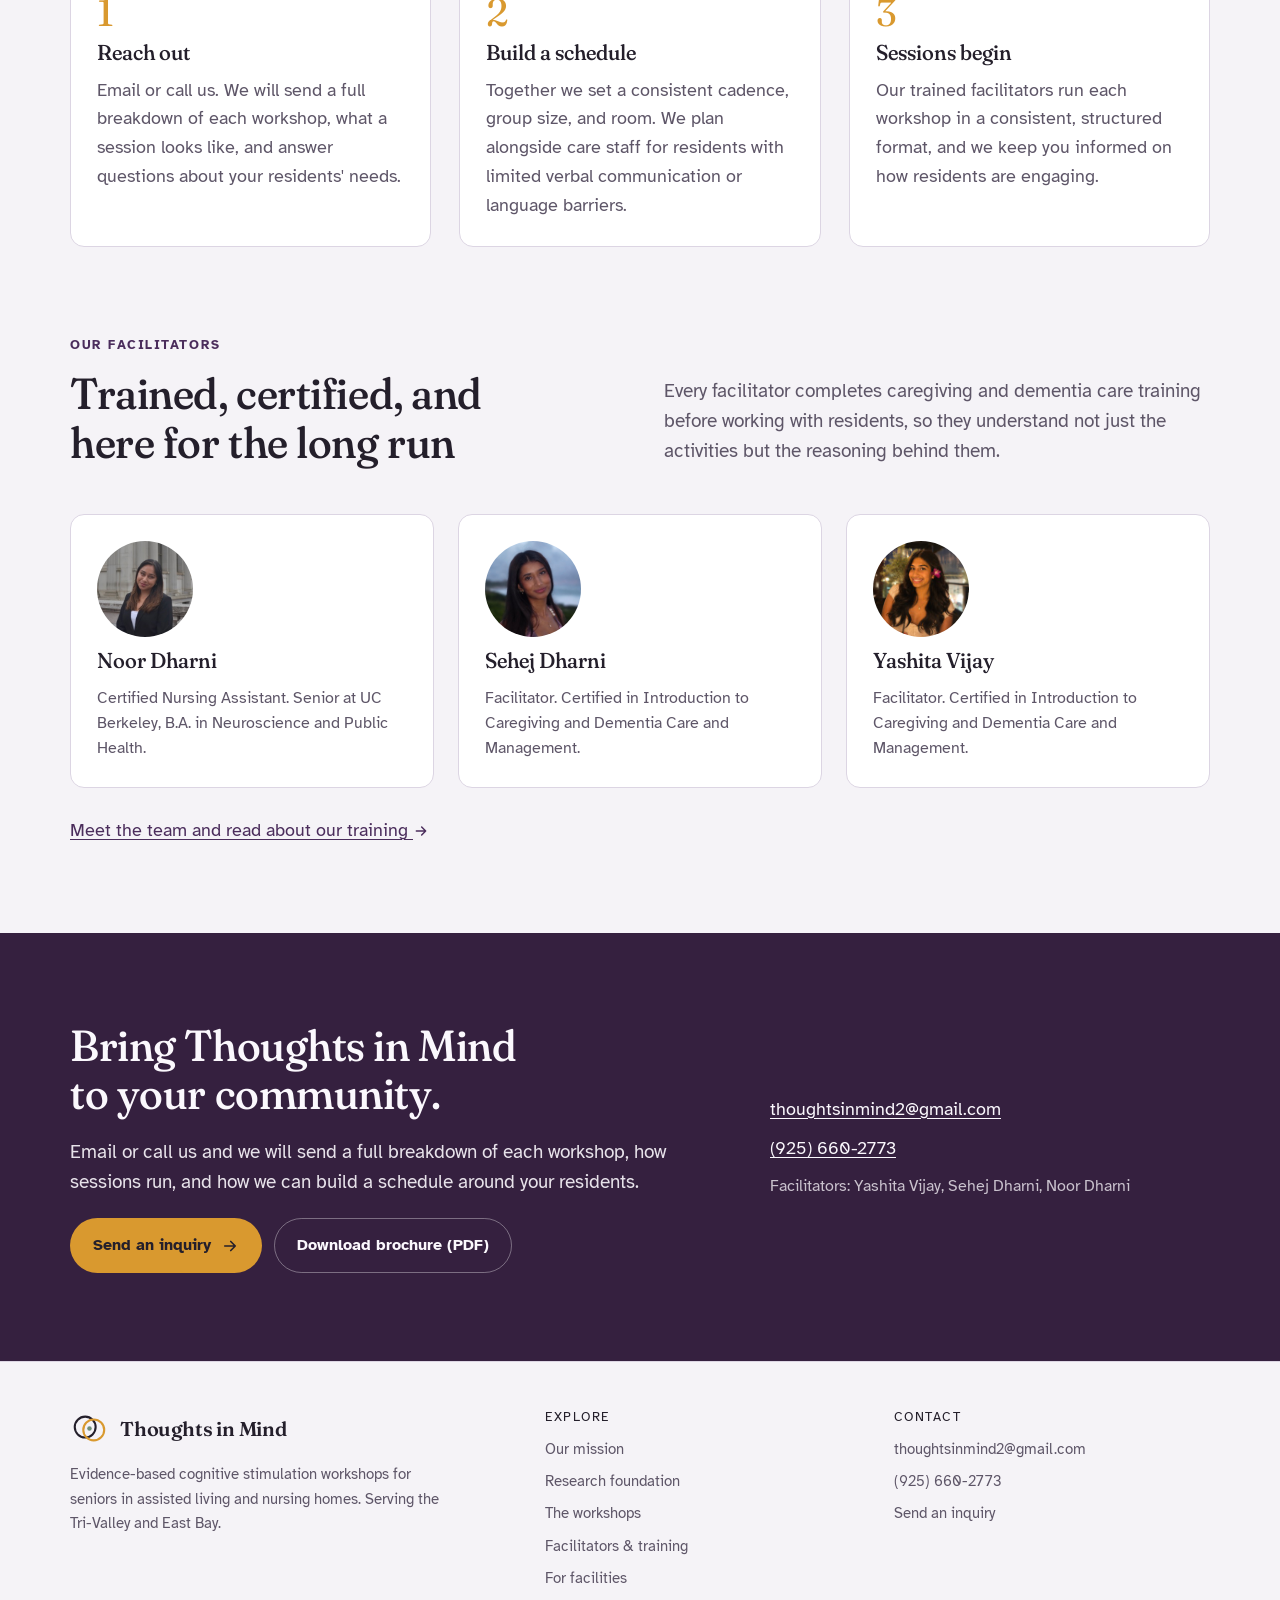
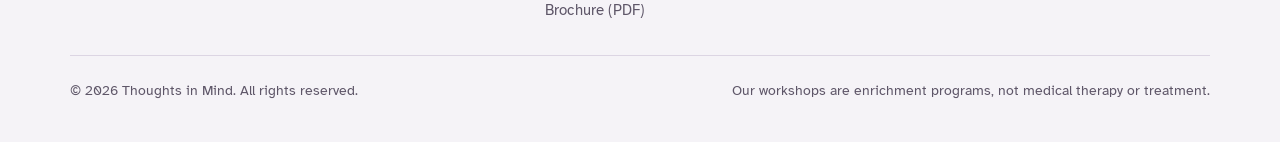
==== commit f2ac21dd: "Add facilitator photos, dedicated Research page, update senior bios Co-Authored-By: Claude Fable 5.1" ====
--- a/index.html
+++ b/index.html
@@ -10,7 +10,7 @@
 <header class="nav"><div class="wrap">
   <a class="brand" href="index.html"><svg viewBox="0 0 40 40" aria-hidden="true"><circle cx="16" cy="18" r="11" fill="none" stroke="currentColor" stroke-width="2.2"/><circle cx="25" cy="21" r="11" fill="none" stroke="var(--marigold)" stroke-width="2.2"/><circle cx="20.5" cy="19.5" r="2.4" fill="var(--sage)"/></svg><span>Thoughts in Mind</span></a>
   <button class="menu-btn" aria-expanded="false" aria-controls="nav-links" aria-label="Open menu"><svg viewBox="0 0 24 24" fill="none" stroke="currentColor" stroke-width="2" stroke-linecap="round"><path d="M4 7h16M4 12h16M4 17h16"/></svg></button>
-  <nav aria-label="Primary"><ul class="nav-links" id="nav-links"><li><a href="index.html" aria-current="page">Home</a></li><li><a href="about.html">About</a></li><li><a href="workshops.html">Workshops</a></li><li><a href="team.html">Our Team</a></li><li><a href="facilities.html">For Facilities</a></li><li><a href="contact.html">Contact</a></li><li class="nav-cta"><a class="btn btn-primary" href="contact.html">Book a session</a></li></ul></nav>
+  <nav aria-label="Primary"><ul class="nav-links" id="nav-links"><li><a href="index.html" aria-current="page">Home</a></li><li><a href="about.html">About</a></li><li><a href="research.html">Research</a></li><li><a href="workshops.html">Workshops</a></li><li><a href="team.html">Our Team</a></li><li><a href="facilities.html">For Facilities</a></li><li><a href="contact.html">Contact</a></li><li class="nav-cta"><a class="btn btn-primary" href="contact.html">Book a session</a></li></ul></nav>
 </div></header>
 <main id="main">
 
@@ -64,7 +64,7 @@
     <h2>Why cognitive stimulation</h2>
     <p class="lede">Medication can offer modest gains for some people with dementia, but it does not stop or reverse the disease. Clinical guidelines now recommend pairing it with evidence-based, non-pharmacological programs like structured group cognitive stimulation.</p>
     <div class="stat"><span class="big">37</span><span class="cap">randomized controlled trials reviewed by the 2023 Cochrane review of cognitive stimulation for dementia (Woods et al.)</span></div>
-    <a class="btn btn-ghost" href="about.html#research">Read the research summary <svg viewBox="0 0 24 24" fill="none" stroke="currentColor" stroke-width="2.2" stroke-linecap="round" stroke-linejoin="round" aria-hidden="true"><path d="M5 12h14M13 6l6 6-6 6"/></svg></a>
+    <a class="btn btn-ghost" href="research.html">Read the research <svg viewBox="0 0 24 24" fill="none" stroke="currentColor" stroke-width="2.2" stroke-linecap="round" stroke-linejoin="round" aria-hidden="true"><path d="M5 12h14M13 6l6 6-6 6"/></svg></a>
   </div>
   <ul class="points">
     <li><span class="dot"><svg viewBox="0 0 24 24" fill="none" stroke="currentColor" stroke-width="1.8" stroke-linecap="round" stroke-linejoin="round" aria-hidden="true"><path d="M12 4a3 3 0 0 0-3 3v10a3 3 0 0 0 3 3 3 3 0 0 0 3-3V7a3 3 0 0 0-3-3Z"/><path d="M9 8H7a2.5 2.5 0 0 0 0 5h2M9 14H7.5a2 2 0 0 0 0 4H9M15 8h2a2.5 2.5 0 0 1 0 5h-2M15 14h1.5a2 2 0 0 1 0 4H15"/></svg></span><div><h3>Improves cognition and communication</h3><p>Multiple randomized controlled trials and systematic reviews show structured group cognitive stimulation can improve cognitive functioning, communication, and quality of life.</p></div></li>
@@ -90,9 +90,9 @@
 <section style="padding-top:0"><div class="wrap">
   <div class="sec-head"><div><p class="eyebrow">Our facilitators</p><h2>Trained, certified, and here for the long run</h2></div><p class="lede">Every facilitator completes caregiving and dementia care training before working with residents, so they understand not just the activities but the reasoning behind them.</p></div>
   <div class="team">
-    <div class="person"><div class="avatar">N</div><h3>Noor Dharni</h3><p class="role">Certified Nursing Assistant. Senior at UC Berkeley, B.A. in Neuroscience and Public Health.</p></div>
-    <div class="person"><div class="avatar gold">S</div><h3>Sehej Dharni</h3><p class="role">Facilitator. Certified in Introduction to Caregiving and Dementia Care and Management.</p></div>
-    <div class="person"><div class="avatar sage">Y</div><h3>Yashita Vijay</h3><p class="role">Facilitator. Certified in Introduction to Caregiving and Dementia Care and Management.</p></div>
+    <div class="person"><div class="avatar"><img src="images/team-noor.jpg" alt="Noor Dharni" width="270" height="270"></div><h3>Noor Dharni</h3><p class="role">Certified Nursing Assistant. Senior at UC Berkeley, B.A. in Neuroscience and Public Health.</p></div>
+    <div class="person"><div class="avatar"><img src="images/team-sehej.jpg" alt="Sehej Dharni" width="228" height="228"></div><h3>Sehej Dharni</h3><p class="role">Facilitator. Certified in Introduction to Caregiving and Dementia Care and Management.</p></div>
+    <div class="person"><div class="avatar"><img src="images/team-yashita.jpg" alt="Yashita Vijay" width="208" height="208"></div><h3>Yashita Vijay</h3><p class="role">Facilitator. Certified in Introduction to Caregiving and Dementia Care and Management.</p></div>
   </div>
   <p style="margin-top:28px"><a href="team.html">Meet the team and read about our training <svg style="width:16px;height:16px;display:inline;vertical-align:-3px" viewBox="0 0 24 24" fill="none" stroke="currentColor" stroke-width="2.2" stroke-linecap="round" stroke-linejoin="round" aria-hidden="true"><path d="M5 12h14M13 6l6 6-6 6"/></svg></a></p>
 </div></section>
@@ -107,7 +107,7 @@
 <footer><div class="wrap">
   <div><a class="brand" href="index.html"><svg viewBox="0 0 40 40" aria-hidden="true"><circle cx="16" cy="18" r="11" fill="none" stroke="currentColor" stroke-width="2.2"/><circle cx="25" cy="21" r="11" fill="none" stroke="var(--marigold)" stroke-width="2.2"/><circle cx="20.5" cy="19.5" r="2.4" fill="var(--sage)"/></svg><span>Thoughts in Mind</span></a>
     <p style="margin-top:14px;max-width:38ch">Evidence-based cognitive stimulation workshops for seniors in assisted living and nursing homes. Serving the Tri-Valley and East Bay.</p></div>
-  <div><h4>Explore</h4><ul><li><a href="about.html">Mission &amp; research</a></li><li><a href="workshops.html">The workshops</a></li><li><a href="team.html">Facilitators &amp; training</a></li><li><a href="facilities.html">For facilities</a></li><li><a href="Thoughts-in-Mind-Brochure.pdf" download>Brochure (PDF)</a></li></ul></div>
+  <div><h4>Explore</h4><ul><li><a href="about.html">Our mission</a></li><li><a href="research.html">Research foundation</a></li><li><a href="workshops.html">The workshops</a></li><li><a href="team.html">Facilitators &amp; training</a></li><li><a href="facilities.html">For facilities</a></li><li><a href="Thoughts-in-Mind-Brochure.pdf" download>Brochure (PDF)</a></li></ul></div>
   <div><h4>Contact</h4><ul><li><a href="mailto:thoughtsinmind2@gmail.com">thoughtsinmind2@gmail.com</a></li><li><a href="tel:+19256602773">(925) 660-2773</a></li><li><a href="contact.html">Send an inquiry</a></li></ul></div>
   <div class="foot-note"><span>&copy; <span id="year">2026</span> Thoughts in Mind. All rights reserved.</span><span>Our workshops are enrichment programs, not medical therapy or treatment.</span></div>
 </div></footer>
--- a/styles.css
+++ b/styles.css
@@ -317,3 +317,7 @@
 .sent-panel { background: var(--surface); border: 1px solid var(--line); border-left: 4px solid var(--sage); border-radius: 0 var(--radius) var(--radius) 0; padding: 22px 24px; display: grid; gap: 12px; }
 .sent-panel h3 { font-size: 1.15rem; }
 .sent-panel pre { margin: 0; white-space: pre-wrap; word-break: break-word; font: inherit; font-size: .95rem; background: var(--ground); border: 1px solid var(--line); border-radius: 10px; padding: 14px 16px; color: var(--ink); }
+
+/* Facilitator photos */
+.avatar { overflow: hidden; width: 96px; height: 96px; }
+.avatar img { width: 100%; height: 100%; object-fit: cover; }
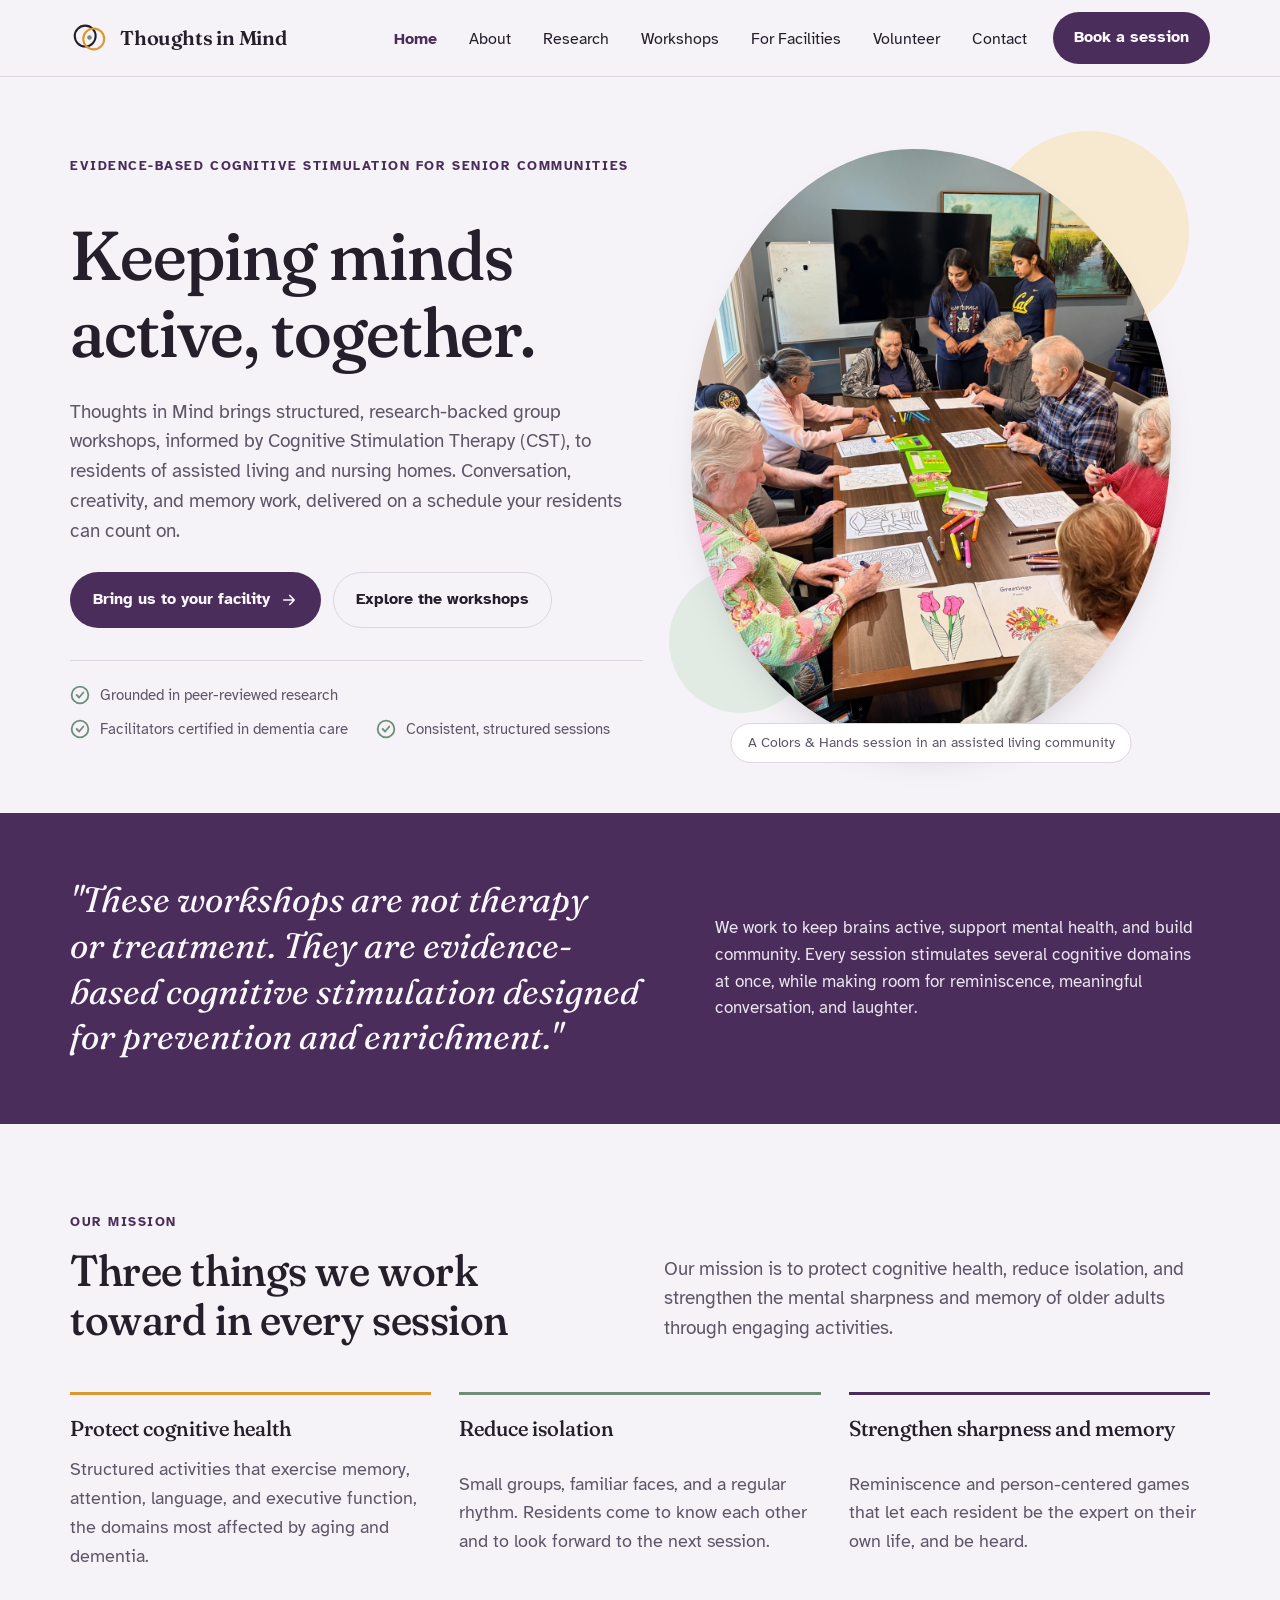
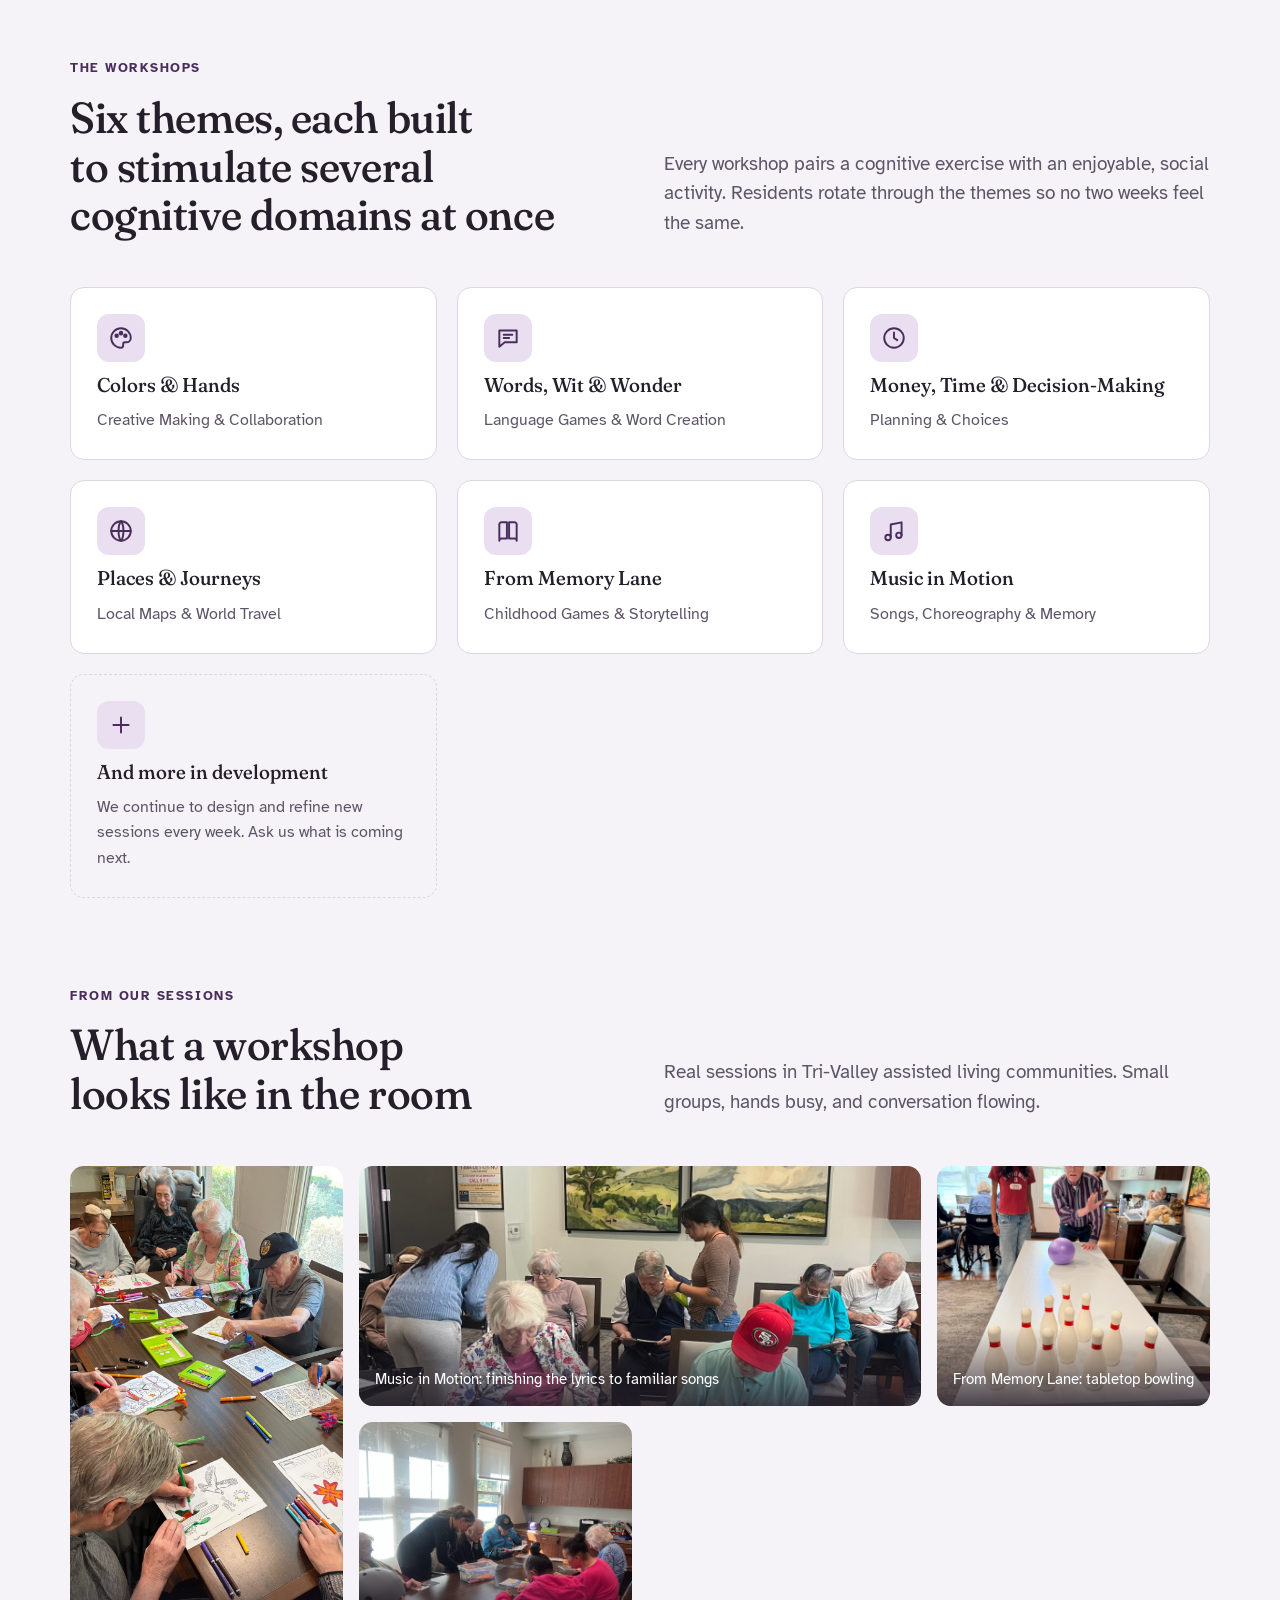
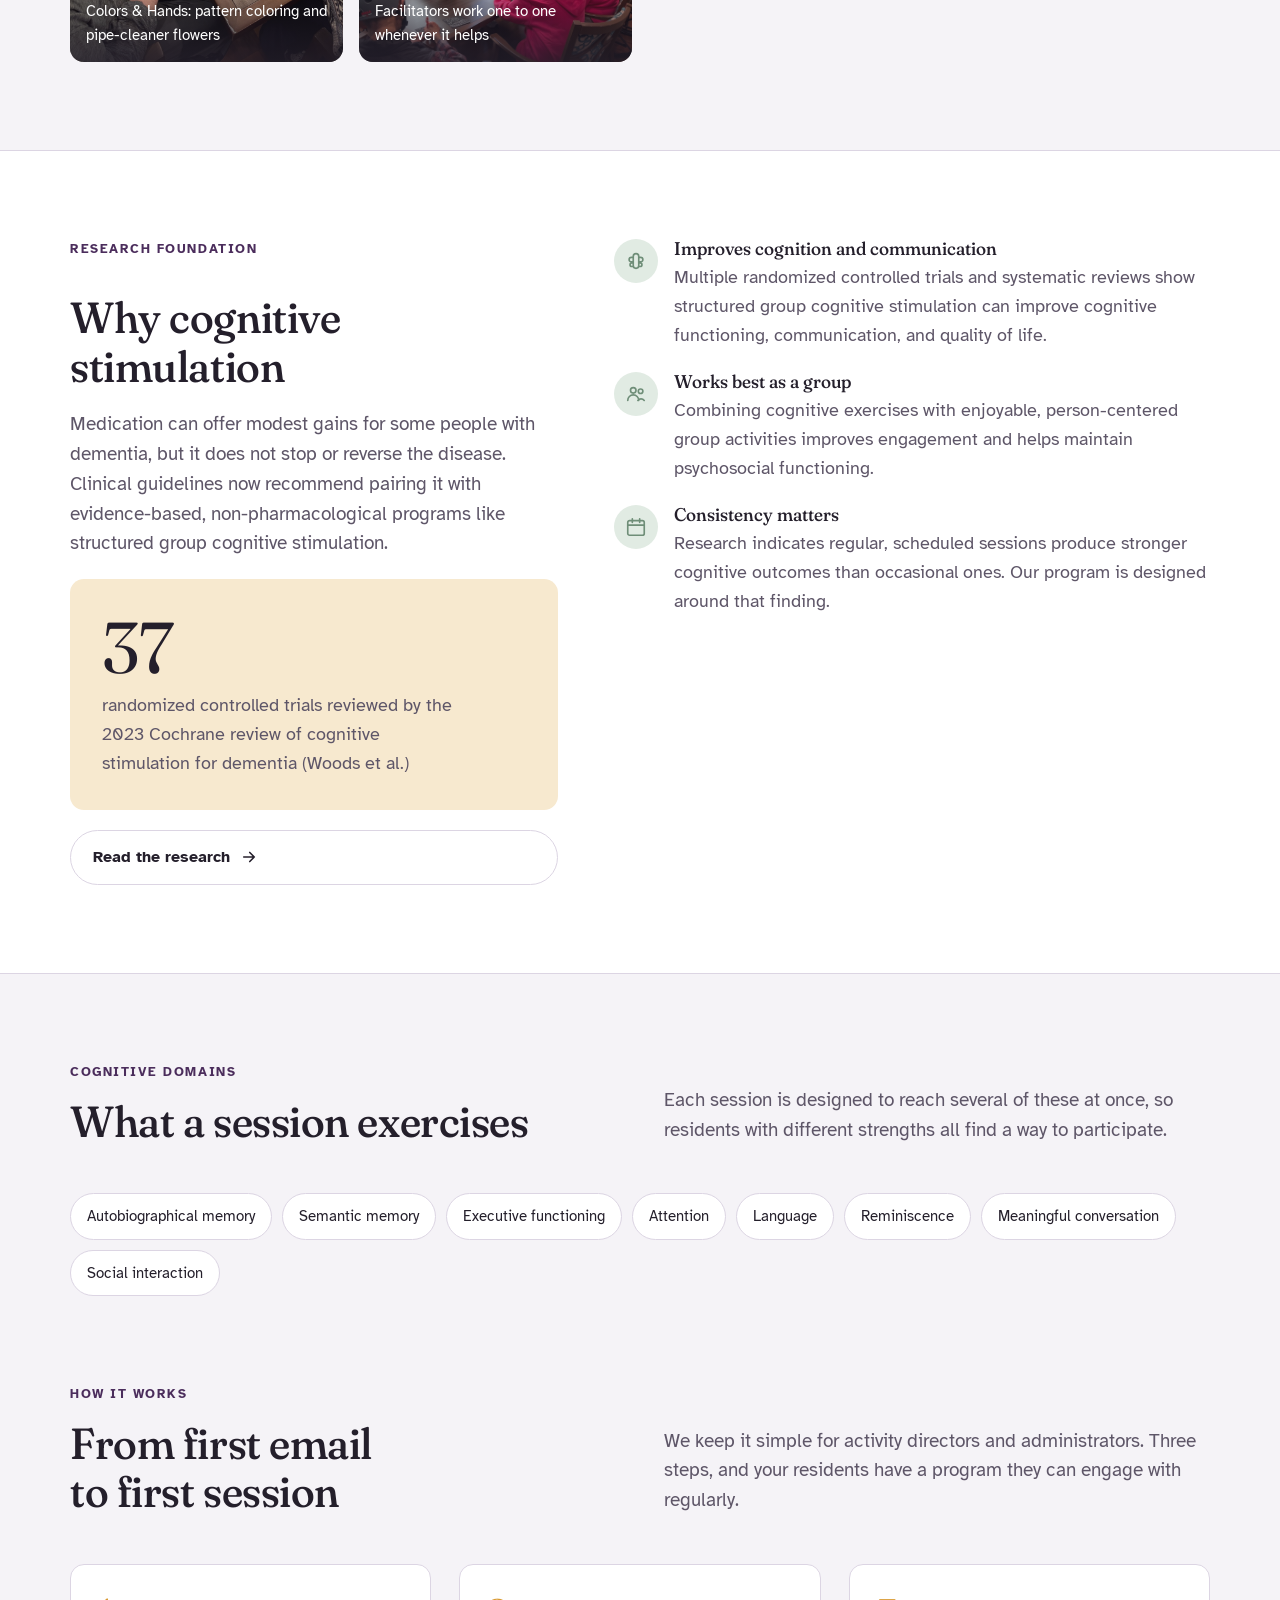
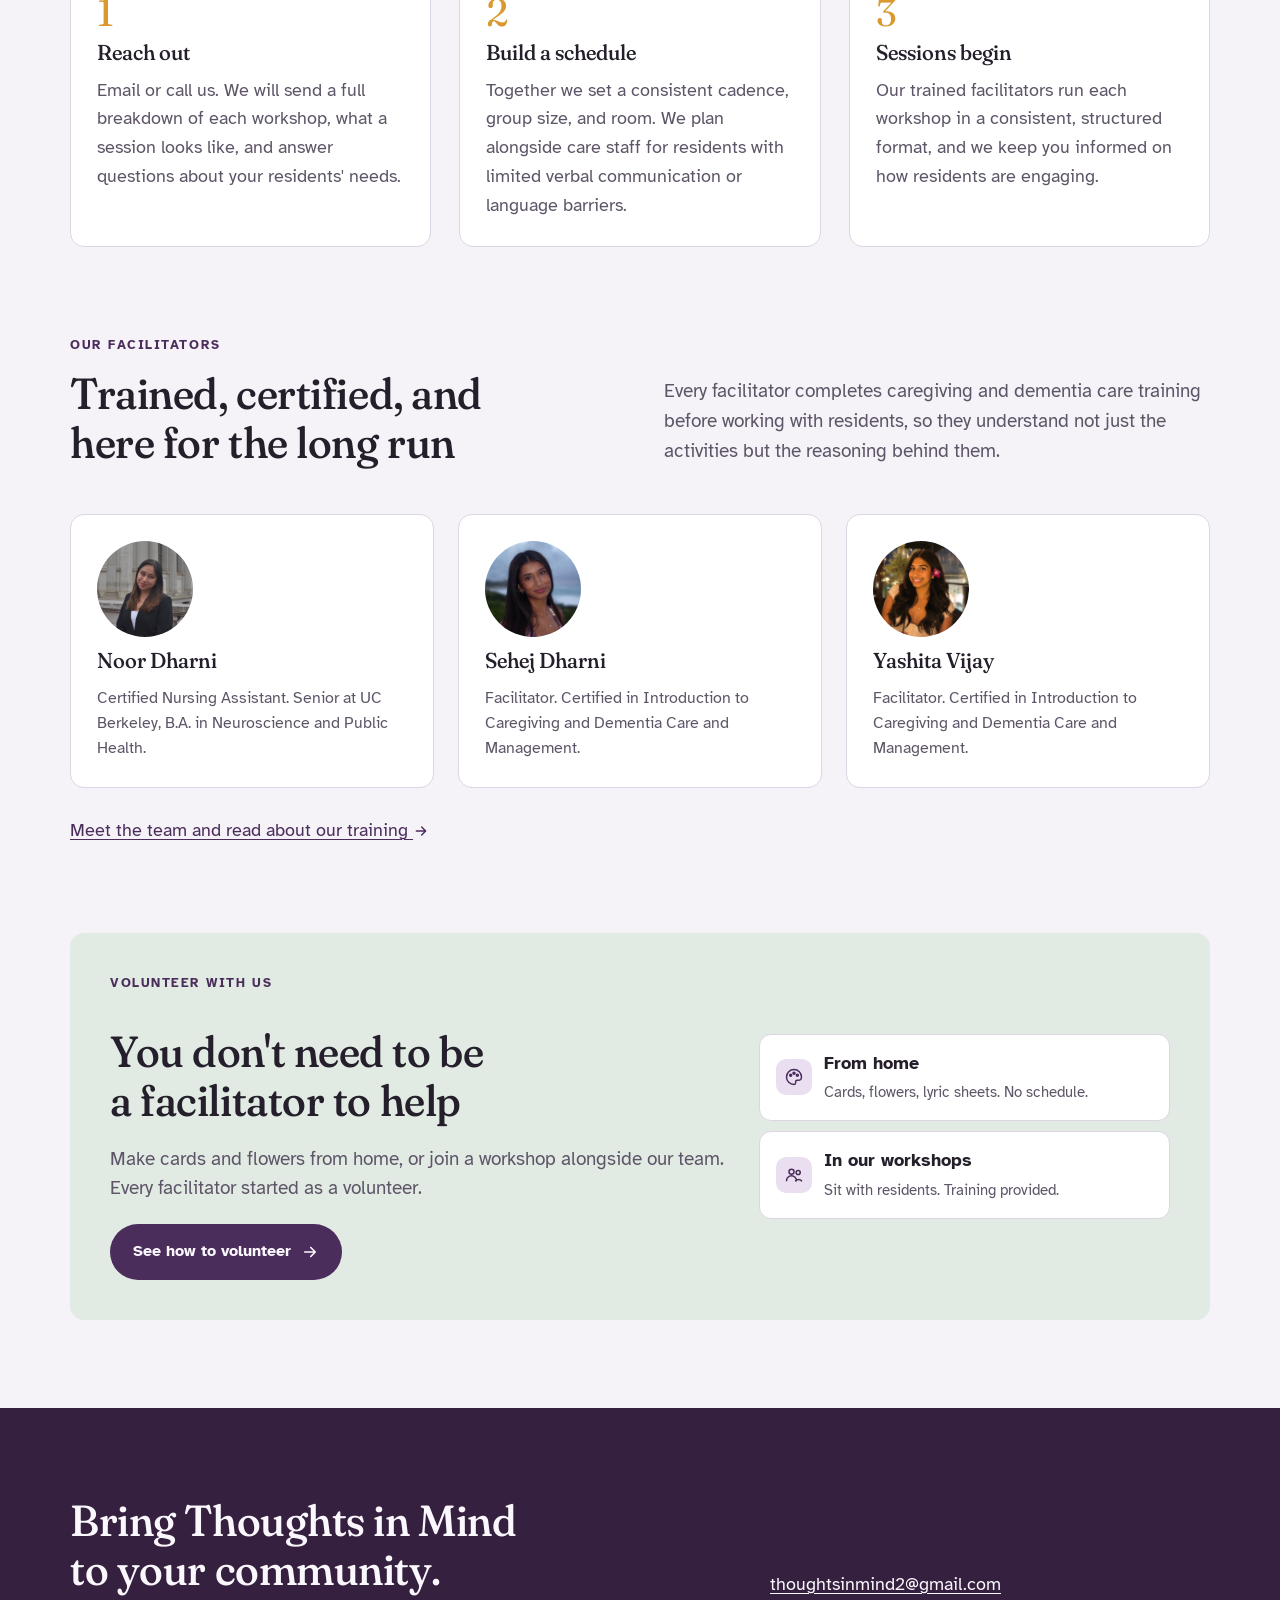
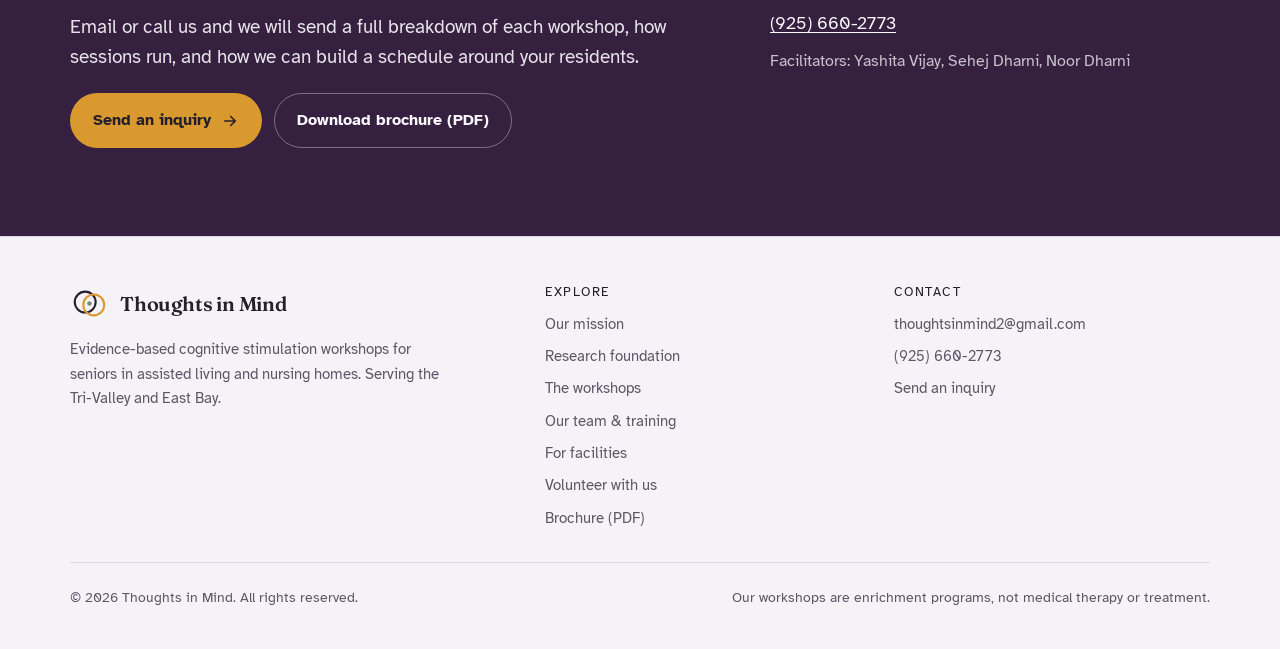
==== commit 3d8d6a8b: "Add Volunteer page and home teaser; merge Our Team into About - New volunteer.html: two paths (from " ====
--- a/index.html
+++ b/index.html
@@ -10,7 +10,7 @@
 <header class="nav"><div class="wrap">
   <a class="brand" href="index.html"><svg viewBox="0 0 40 40" aria-hidden="true"><circle cx="16" cy="18" r="11" fill="none" stroke="currentColor" stroke-width="2.2"/><circle cx="25" cy="21" r="11" fill="none" stroke="var(--marigold)" stroke-width="2.2"/><circle cx="20.5" cy="19.5" r="2.4" fill="var(--sage)"/></svg><span>Thoughts in Mind</span></a>
   <button class="menu-btn" aria-expanded="false" aria-controls="nav-links" aria-label="Open menu"><svg viewBox="0 0 24 24" fill="none" stroke="currentColor" stroke-width="2" stroke-linecap="round"><path d="M4 7h16M4 12h16M4 17h16"/></svg></button>
-  <nav aria-label="Primary"><ul class="nav-links" id="nav-links"><li><a href="index.html" aria-current="page">Home</a></li><li><a href="about.html">About</a></li><li><a href="research.html">Research</a></li><li><a href="workshops.html">Workshops</a></li><li><a href="team.html">Our Team</a></li><li><a href="facilities.html">For Facilities</a></li><li><a href="contact.html">Contact</a></li><li class="nav-cta"><a class="btn btn-primary" href="contact.html">Book a session</a></li></ul></nav>
+  <nav aria-label="Primary"><ul class="nav-links" id="nav-links"><li><a href="index.html" aria-current="page">Home</a></li><li><a href="about.html">About</a></li><li><a href="research.html">Research</a></li><li><a href="workshops.html">Workshops</a></li><li><a href="facilities.html">For Facilities</a></li><li><a href="volunteer.html">Volunteer</a></li><li><a href="contact.html">Contact</a></li><li class="nav-cta"><a class="btn btn-primary" href="contact.html">Book a session</a></li></ul></nav>
 </div></header>
 <main id="main">
 
@@ -94,7 +94,17 @@
     <div class="person"><div class="avatar"><img src="images/team-sehej.jpg" alt="Sehej Dharni" width="228" height="228"></div><h3>Sehej Dharni</h3><p class="role">Facilitator. Certified in Introduction to Caregiving and Dementia Care and Management.</p></div>
     <div class="person"><div class="avatar"><img src="images/team-yashita.jpg" alt="Yashita Vijay" width="208" height="208"></div><h3>Yashita Vijay</h3><p class="role">Facilitator. Certified in Introduction to Caregiving and Dementia Care and Management.</p></div>
   </div>
-  <p style="margin-top:28px"><a href="team.html">Meet the team and read about our training <svg style="width:16px;height:16px;display:inline;vertical-align:-3px" viewBox="0 0 24 24" fill="none" stroke="currentColor" stroke-width="2.2" stroke-linecap="round" stroke-linejoin="round" aria-hidden="true"><path d="M5 12h14M13 6l6 6-6 6"/></svg></a></p>
+  <p style="margin-top:28px"><a href="about.html#team">Meet the team and read about our training <svg style="width:16px;height:16px;display:inline;vertical-align:-3px" viewBox="0 0 24 24" fill="none" stroke="currentColor" stroke-width="2.2" stroke-linecap="round" stroke-linejoin="round" aria-hidden="true"><path d="M5 12h14M13 6l6 6-6 6"/></svg></a></p>
+</div></section>
+
+<section style="padding-top:0"><div class="wrap">
+  <div class="vol-teaser">
+    <div class="stack"><p class="eyebrow">Volunteer with us</p><h2>You don't need to be a facilitator to help</h2><p class="lede">Make cards and flowers from home, or join a workshop alongside our team. Every facilitator started as a volunteer.</p><div class="hero-actions"><a class="btn btn-primary" href="volunteer.html">See how to volunteer <svg viewBox="0 0 24 24" fill="none" stroke="currentColor" stroke-width="2.2" stroke-linecap="round" stroke-linejoin="round" aria-hidden="true"><path d="M5 12h14M13 6l6 6-6 6"/></svg></a></div></div>
+    <div class="mini">
+      <div class="mini-item"><span class="ic"><svg viewBox="0 0 24 24" fill="none" stroke="currentColor" stroke-width="1.8" stroke-linecap="round" stroke-linejoin="round" aria-hidden="true"><path d="M12 3a9 9 0 1 0 0 18c1.5 0 2-1 2-2v-1.5a1.5 1.5 0 0 1 1.5-1.5H17a4 4 0 0 0 4-4c0-5-4-9-9-9Z"/><circle cx="8" cy="10" r="1.2" fill="currentColor"/><circle cx="12" cy="7.5" r="1.2" fill="currentColor"/><circle cx="16" cy="10" r="1.2" fill="currentColor"/></svg></span><div><strong>From home</strong><span class="muted">Cards, flowers, lyric sheets. No schedule.</span></div></div>
+      <div class="mini-item"><span class="ic"><svg viewBox="0 0 24 24" fill="none" stroke="currentColor" stroke-width="1.8" stroke-linecap="round" stroke-linejoin="round" aria-hidden="true"><circle cx="9" cy="8" r="3"/><circle cx="17" cy="9" r="2.5"/><path d="M3 19a6 6 0 0 1 12 0M14 19a4.5 4.5 0 0 1 7 0"/></svg></span><div><strong>In our workshops</strong><span class="muted">Sit with residents. Training provided.</span></div></div>
+    </div>
+  </div>
 </div></section>
 
 <section class="cta"><div class="wrap">
@@ -107,7 +117,7 @@
 <footer><div class="wrap">
   <div><a class="brand" href="index.html"><svg viewBox="0 0 40 40" aria-hidden="true"><circle cx="16" cy="18" r="11" fill="none" stroke="currentColor" stroke-width="2.2"/><circle cx="25" cy="21" r="11" fill="none" stroke="var(--marigold)" stroke-width="2.2"/><circle cx="20.5" cy="19.5" r="2.4" fill="var(--sage)"/></svg><span>Thoughts in Mind</span></a>
     <p style="margin-top:14px;max-width:38ch">Evidence-based cognitive stimulation workshops for seniors in assisted living and nursing homes. Serving the Tri-Valley and East Bay.</p></div>
-  <div><h4>Explore</h4><ul><li><a href="about.html">Our mission</a></li><li><a href="research.html">Research foundation</a></li><li><a href="workshops.html">The workshops</a></li><li><a href="team.html">Facilitators &amp; training</a></li><li><a href="facilities.html">For facilities</a></li><li><a href="Thoughts-in-Mind-Brochure.pdf" download>Brochure (PDF)</a></li></ul></div>
+  <div><h4>Explore</h4><ul><li><a href="about.html">Our mission</a></li><li><a href="research.html">Research foundation</a></li><li><a href="workshops.html">The workshops</a></li><li><a href="about.html#team">Our team &amp; training</a></li><li><a href="facilities.html">For facilities</a></li><li><a href="volunteer.html">Volunteer with us</a></li><li><a href="Thoughts-in-Mind-Brochure.pdf" download>Brochure (PDF)</a></li></ul></div>
   <div><h4>Contact</h4><ul><li><a href="mailto:thoughtsinmind2@gmail.com">thoughtsinmind2@gmail.com</a></li><li><a href="tel:+19256602773">(925) 660-2773</a></li><li><a href="contact.html">Send an inquiry</a></li></ul></div>
   <div class="foot-note"><span>&copy; <span id="year">2026</span> Thoughts in Mind. All rights reserved.</span><span>Our workshops are enrichment programs, not medical therapy or treatment.</span></div>
 </div></footer>
--- a/styles.css
+++ b/styles.css
@@ -321,3 +321,42 @@
 /* Facilitator photos */
 .avatar { overflow: hidden; width: 96px; height: 96px; }
 .avatar img { width: 100%; height: 100%; object-fit: cover; }
+
+/* Volunteer page */
+.paths { display: grid; grid-template-columns: 1fr 1fr; gap: 24px; }
+.path { background: var(--surface); border: 1px solid var(--line); border-radius: var(--radius); overflow: hidden; display: grid; grid-template-rows: auto 1fr; }
+.path figure { margin: 0; aspect-ratio: 2 / 1; overflow: hidden; background: var(--plum-soft); }
+.path img { width: 100%; height: 100%; object-fit: cover; }
+.path .body { padding: 28px; display: grid; gap: 14px; align-content: start; }
+.path .tag { font-size: .78rem; letter-spacing: .1em; text-transform: uppercase; font-weight: 700; color: var(--sage); }
+.path h3 { font-size: 1.5rem; }
+.path h4 { font-family: inherit; font-size: .8rem; letter-spacing: .1em; text-transform: uppercase; color: var(--muted); margin-top: 6px; }
+.path ul { margin: 0; padding-left: 20px; display: grid; gap: 6px; color: var(--muted); }
+.path .body .btn { justify-self: start; margin-top: 6px; }
+@media (max-width: 800px) { .paths { grid-template-columns: 1fr; } }
+
+.journey { display: grid; grid-template-columns: repeat(5, 1fr); gap: 18px; counter-reset: j; position: relative; }
+.journey::before { content: ""; position: absolute; left: 6%; right: 6%; top: 22px; height: 2px; background: var(--line); }
+.jstep { display: grid; gap: 10px; position: relative; align-content: start; }
+.jstep::before { counter-increment: j; content: counter(j); width: 44px; height: 44px; border-radius: 50%; background: var(--plum); color: var(--on-plum); display: grid; place-items: center; font-family: "Fraunces", Georgia, serif; font-size: 1.2rem; position: relative; z-index: 1; }
+.jstep:nth-child(3)::before { background: var(--marigold); color: #241F2B; }
+.jstep:last-child::before { background: var(--sage); color: #fff; }
+.jstep h3 { font-size: 1.1rem; }
+.jstep p { color: var(--muted); font-size: .95rem; }
+@media (max-width: 900px) { .journey { grid-template-columns: 1fr; gap: 26px; } .journey::before { left: 21px; right: auto; top: 0; bottom: 0; width: 2px; height: auto; } }
+
+.choices { display: grid; grid-template-columns: repeat(3, 1fr); gap: 10px; }
+.choice { border: 1px solid var(--line); border-radius: 10px; padding: 12px 14px; display: flex; gap: 10px; align-items: center; background: var(--surface); cursor: pointer; font-weight: 400; }
+.choice input { accent-color: var(--plum); width: 18px; height: 18px; margin: 0; flex: none; }
+.choice:has(input:checked) { border-color: var(--plum); background: var(--plum-soft); font-weight: 700; }
+.hint { font-size: .88rem; color: var(--muted); font-weight: 400; }
+@media (max-width: 600px) { .choices { grid-template-columns: 1fr; } }
+
+.vol-teaser { background: var(--sage-soft); border-radius: var(--radius); padding: 40px; display: grid; grid-template-columns: 1.2fr .8fr; gap: 32px; align-items: center; }
+.vol-teaser .mini { display: grid; gap: 10px; }
+.vol-teaser .mini-item { background: var(--surface); border: 1px solid var(--line); border-radius: 12px; padding: 14px 16px; display: grid; grid-template-columns: auto 1fr; gap: 12px; align-items: center; }
+.vol-teaser .mini-item .ic { width: 36px; height: 36px; border-radius: 10px; background: var(--plum-soft); color: var(--plum); display: grid; place-items: center; }
+.vol-teaser .mini-item svg { width: 20px; height: 20px; }
+.vol-teaser .mini-item strong { display: block; }
+.vol-teaser .mini-item span.muted { font-size: .95rem; }
+@media (max-width: 800px) { .vol-teaser { grid-template-columns: 1fr; padding: 28px; } }
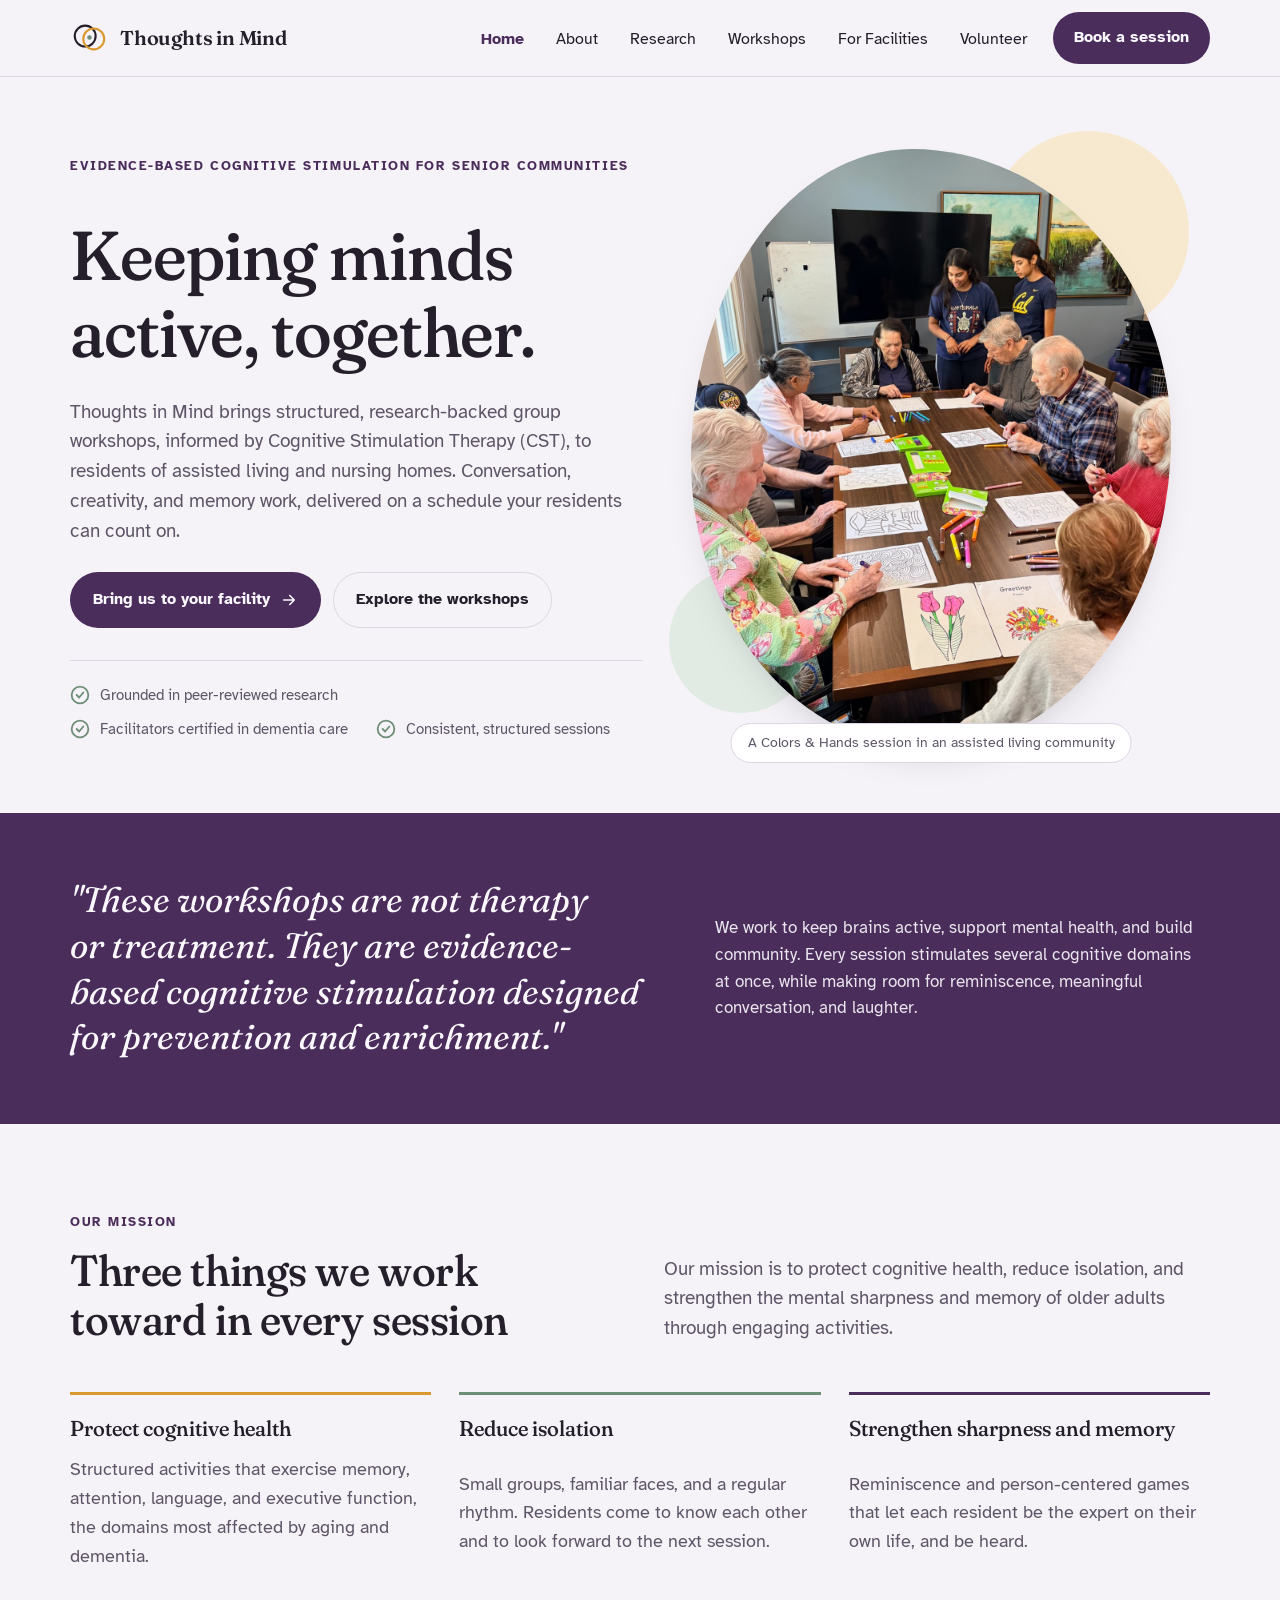
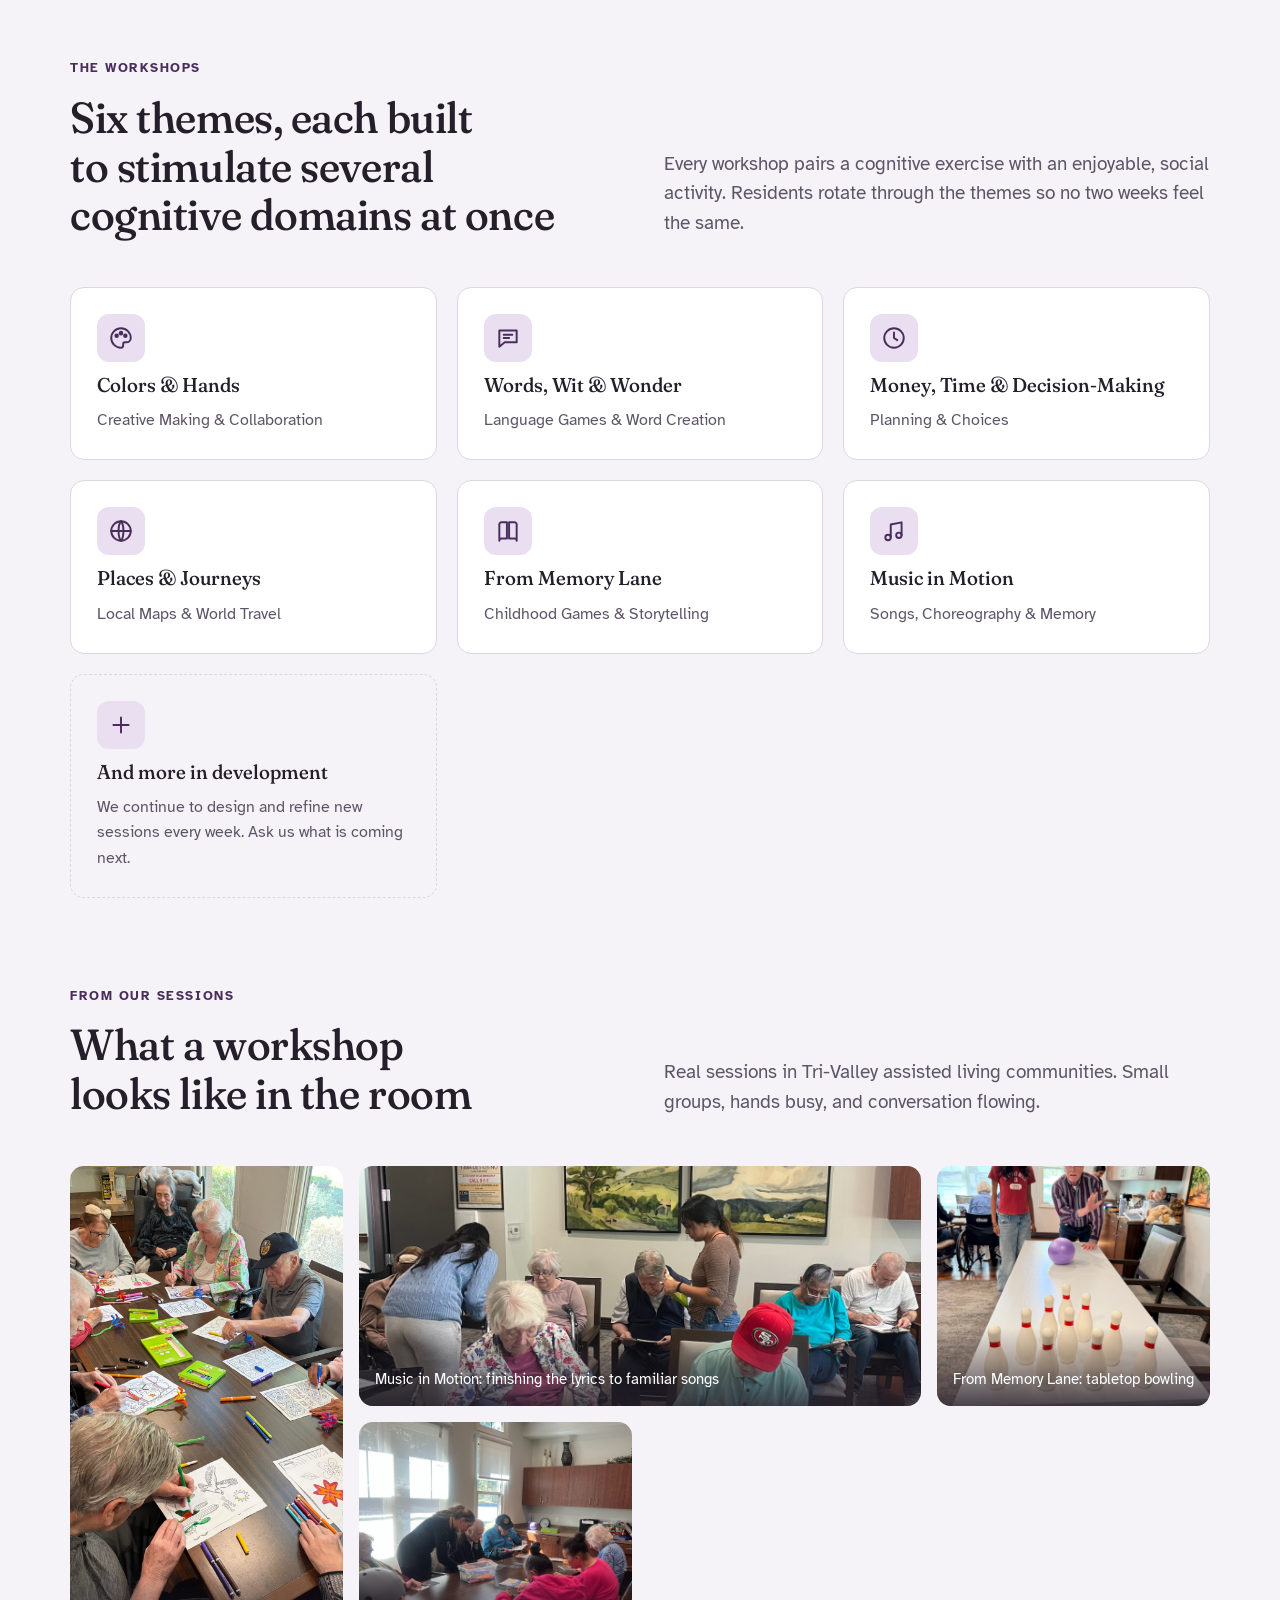
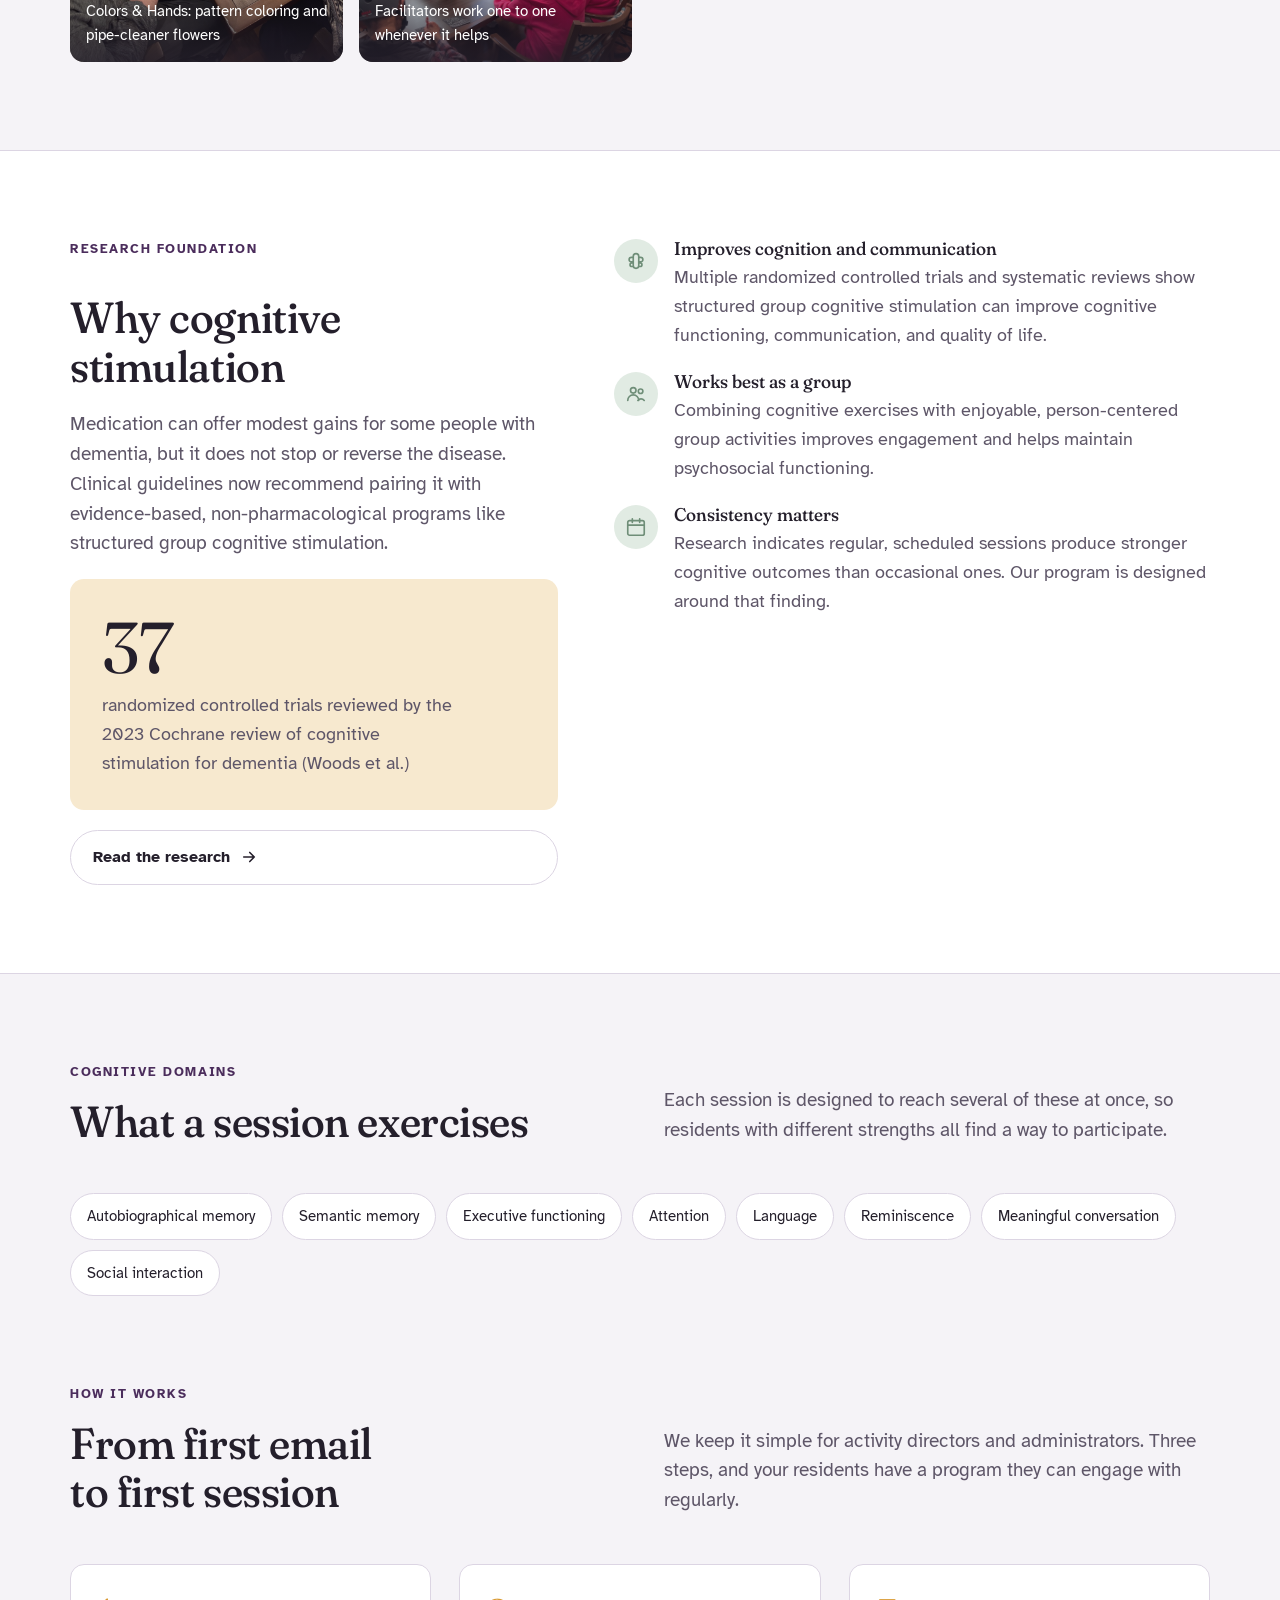
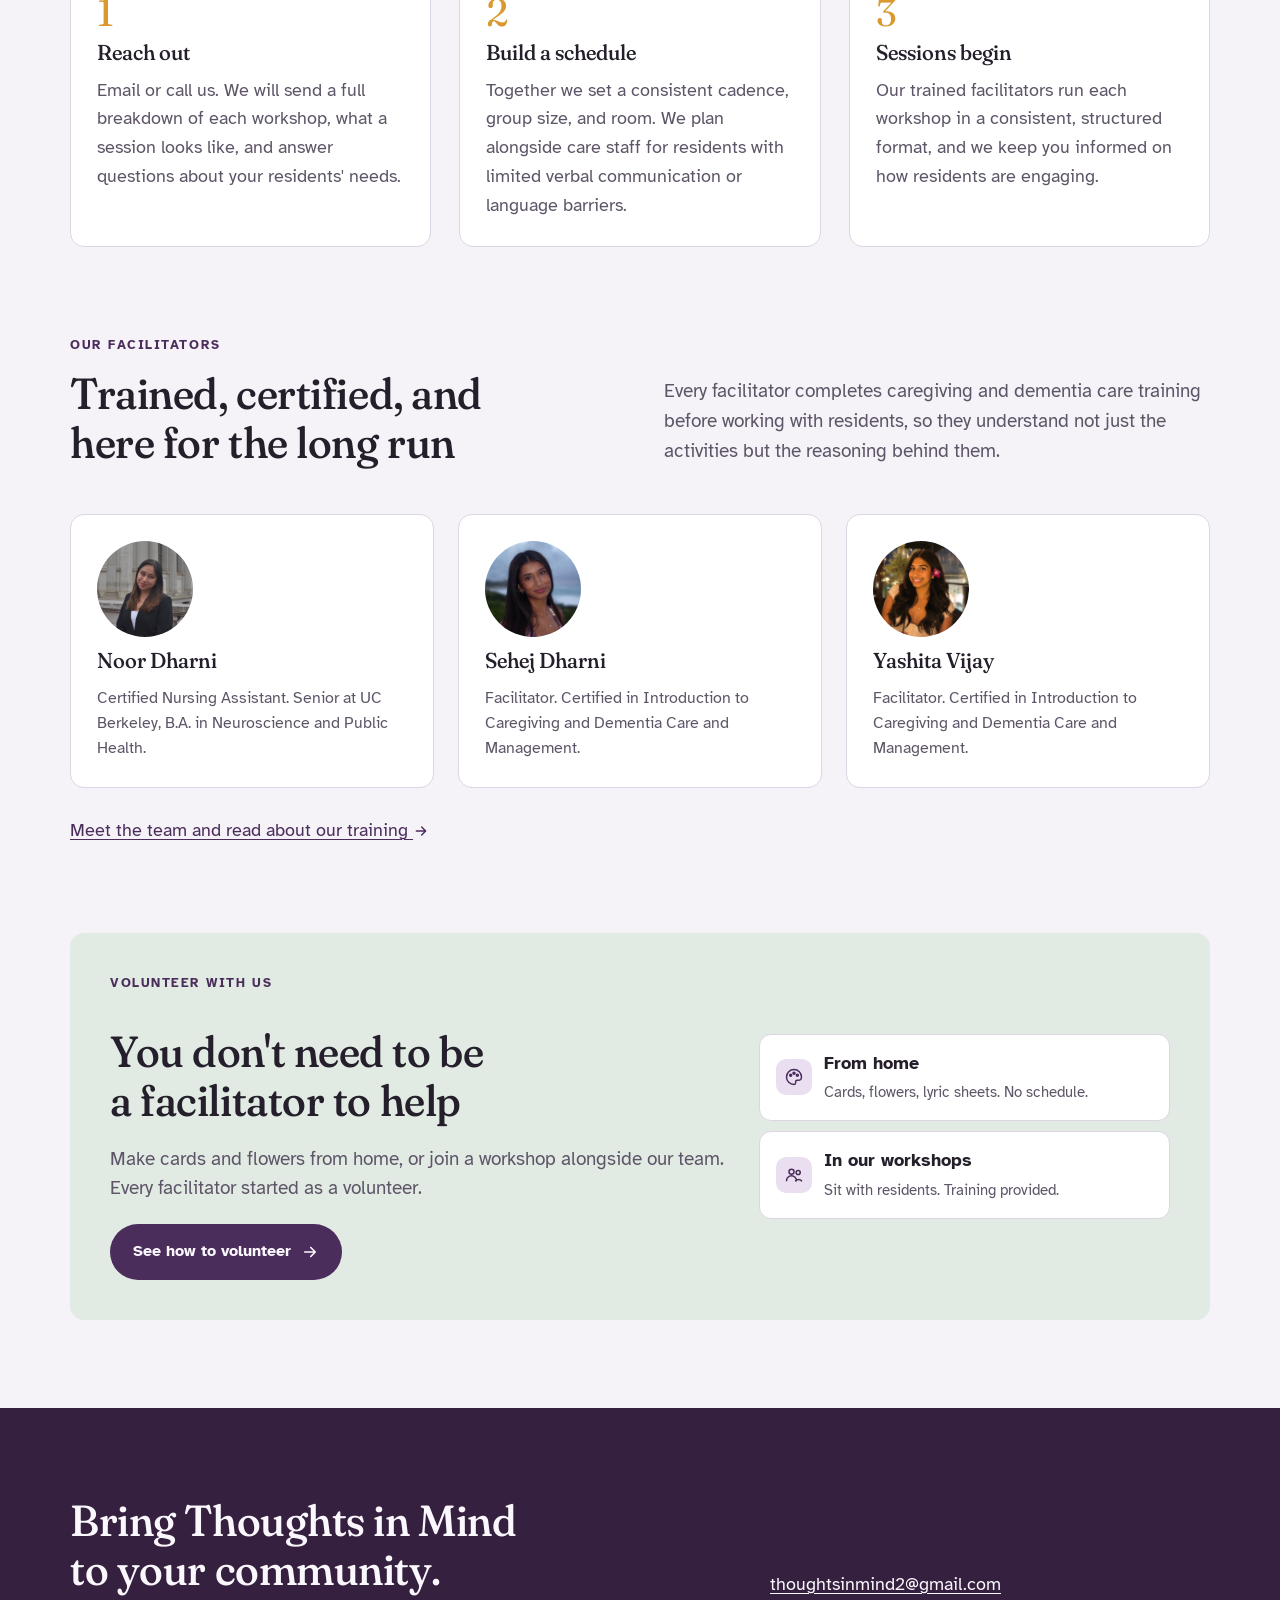
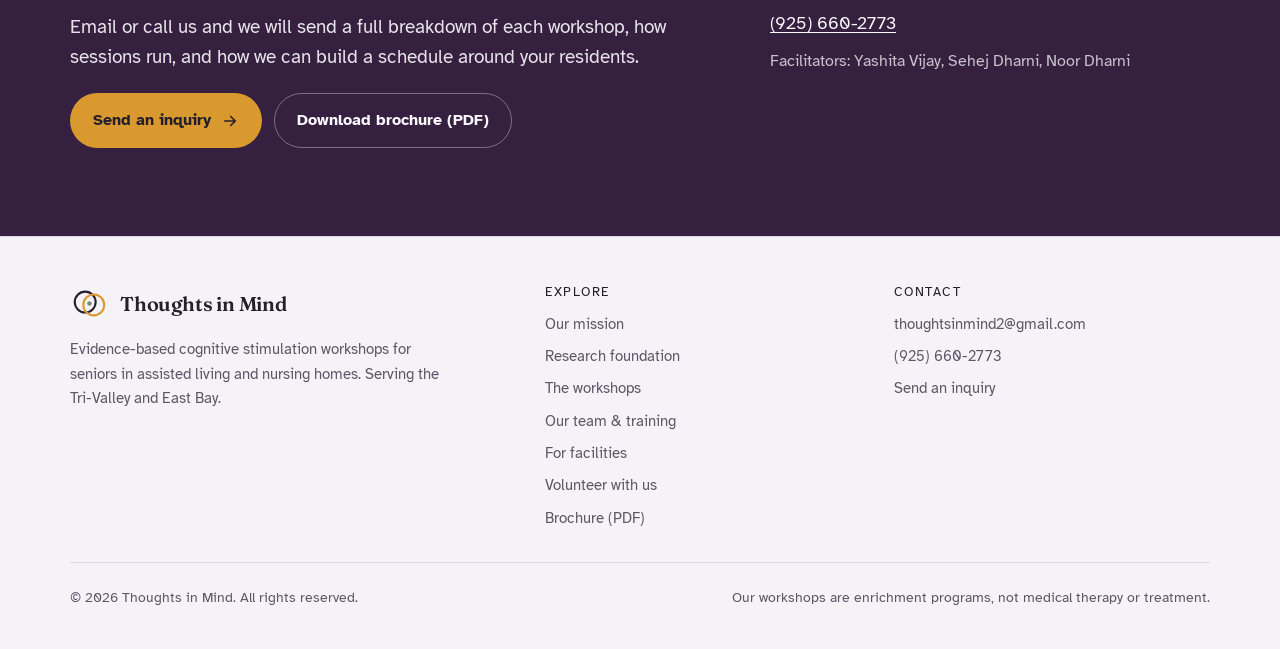
==== commit b264f136: "Remove redundant Contact link from top navigation Co-Authored-By: Claude Fable 5.1 <noreply@anthropi" ====
--- a/index.html
+++ b/index.html
@@ -10,7 +10,7 @@
 <header class="nav"><div class="wrap">
   <a class="brand" href="index.html"><svg viewBox="0 0 40 40" aria-hidden="true"><circle cx="16" cy="18" r="11" fill="none" stroke="currentColor" stroke-width="2.2"/><circle cx="25" cy="21" r="11" fill="none" stroke="var(--marigold)" stroke-width="2.2"/><circle cx="20.5" cy="19.5" r="2.4" fill="var(--sage)"/></svg><span>Thoughts in Mind</span></a>
   <button class="menu-btn" aria-expanded="false" aria-controls="nav-links" aria-label="Open menu"><svg viewBox="0 0 24 24" fill="none" stroke="currentColor" stroke-width="2" stroke-linecap="round"><path d="M4 7h16M4 12h16M4 17h16"/></svg></button>
-  <nav aria-label="Primary"><ul class="nav-links" id="nav-links"><li><a href="index.html" aria-current="page">Home</a></li><li><a href="about.html">About</a></li><li><a href="research.html">Research</a></li><li><a href="workshops.html">Workshops</a></li><li><a href="facilities.html">For Facilities</a></li><li><a href="volunteer.html">Volunteer</a></li><li><a href="contact.html">Contact</a></li><li class="nav-cta"><a class="btn btn-primary" href="contact.html">Book a session</a></li></ul></nav>
+  <nav aria-label="Primary"><ul class="nav-links" id="nav-links"><li><a href="index.html" aria-current="page">Home</a></li><li><a href="about.html">About</a></li><li><a href="research.html">Research</a></li><li><a href="workshops.html">Workshops</a></li><li><a href="facilities.html">For Facilities</a></li><li><a href="volunteer.html">Volunteer</a></li><li class="nav-cta"><a class="btn btn-primary" href="contact.html">Book a session</a></li></ul></nav>
 </div></header>
 <main id="main">
 
